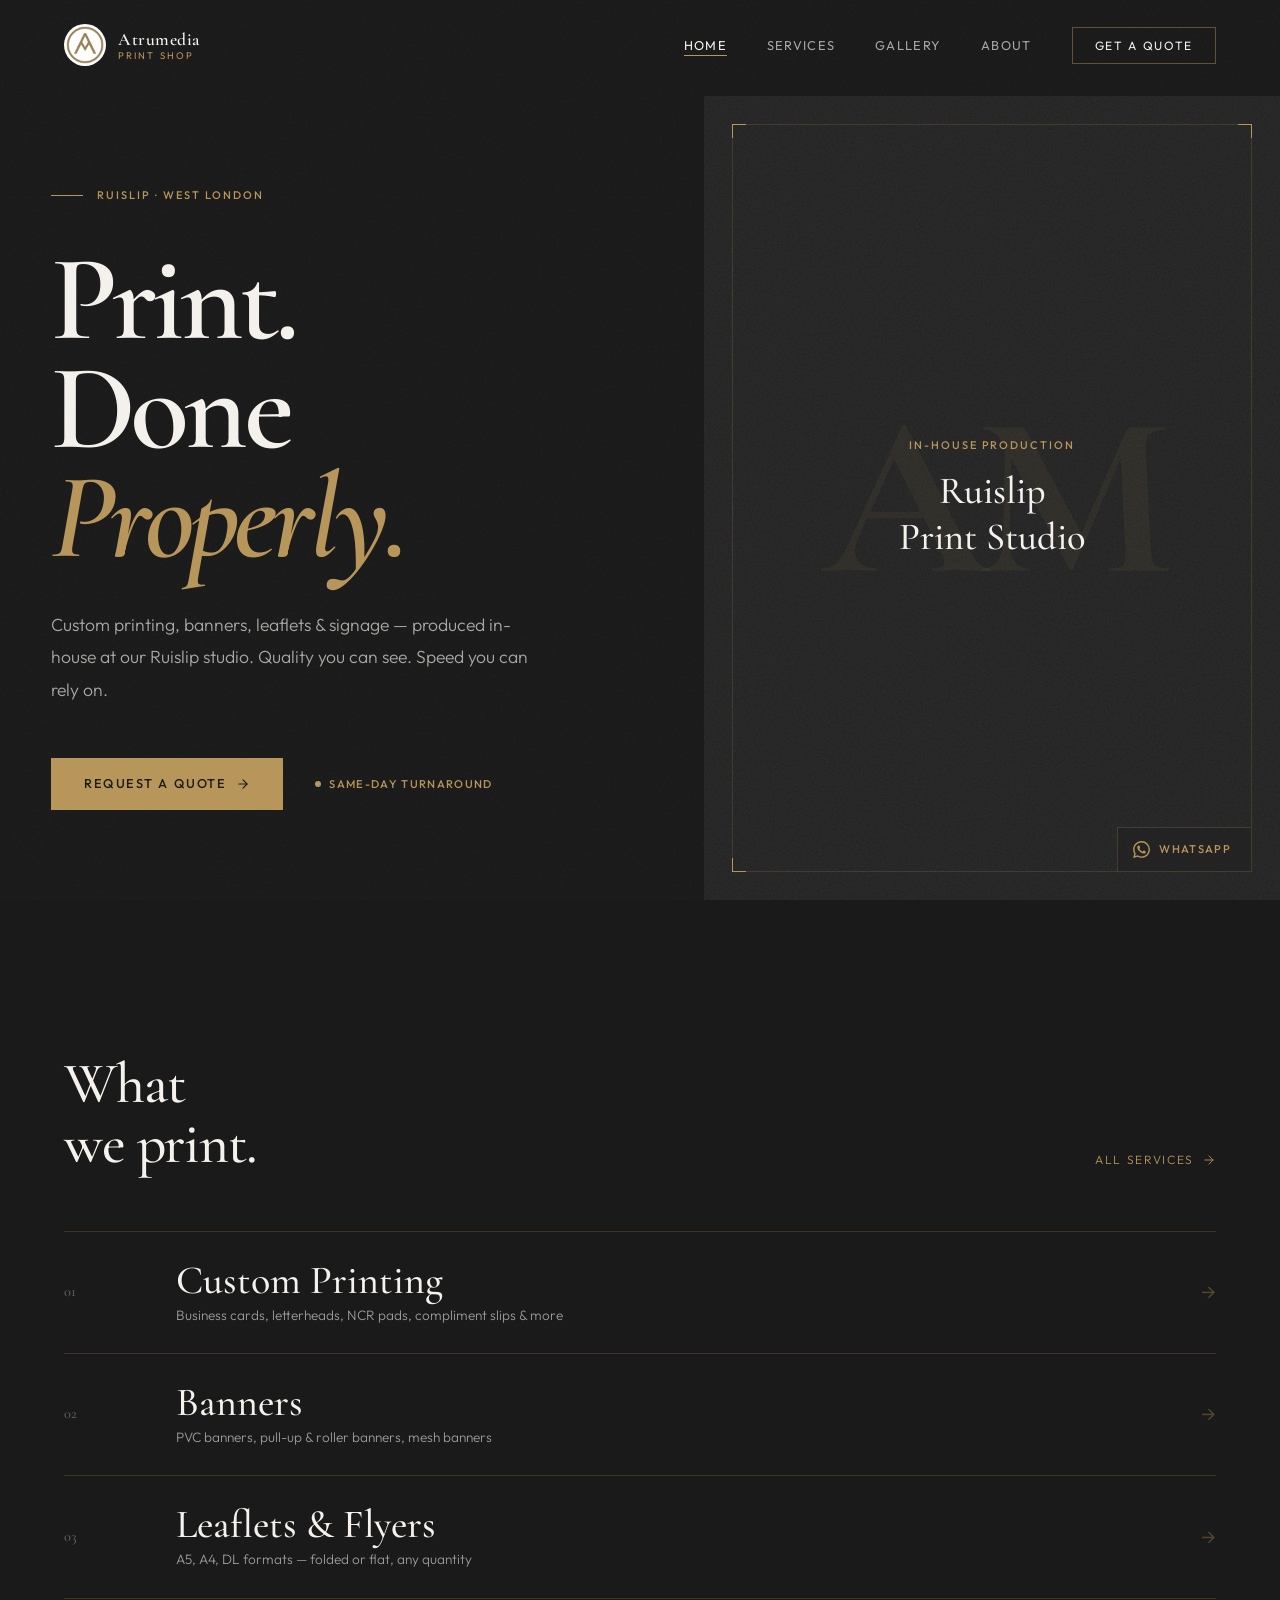
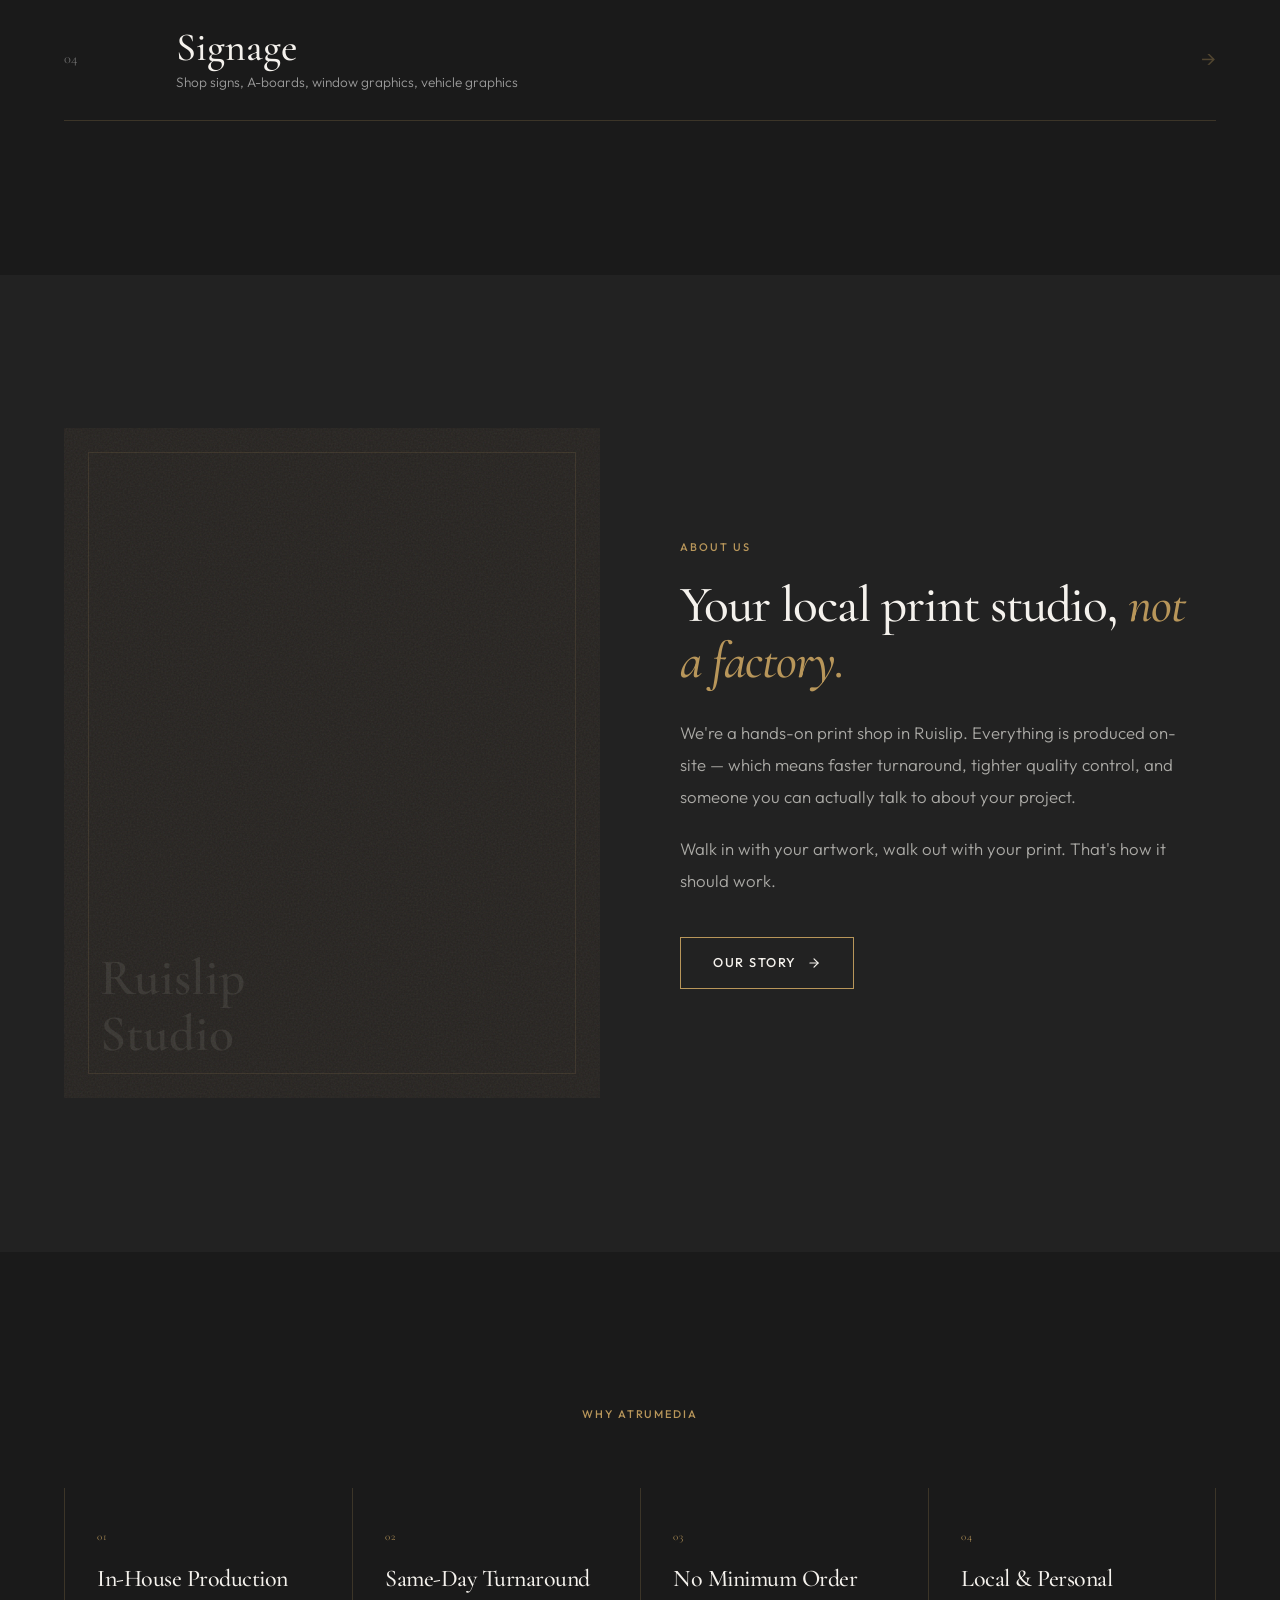
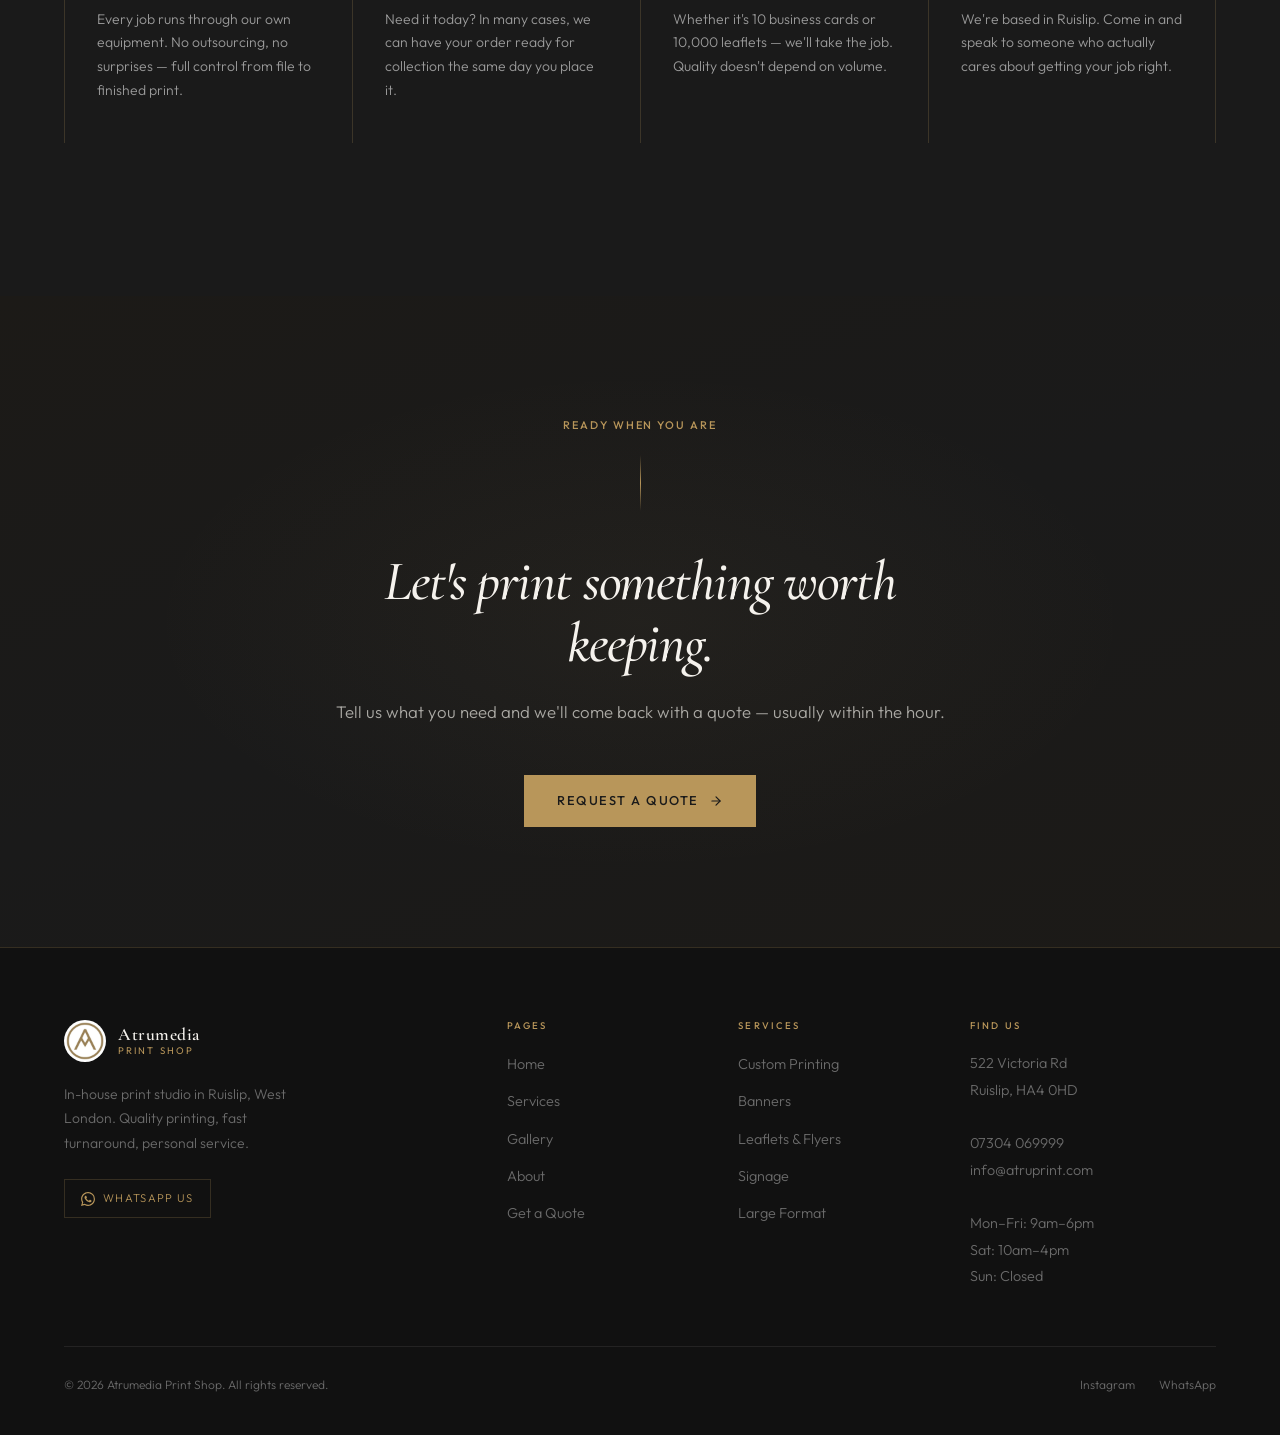
==== index.html @ 073792e5 "Initial build: Atrumedia Print Shop website Complete 5-page static site for Atrumedia Print Shop, Ru" ====
<!DOCTYPE html>
<html lang="en">
<head>
  <meta charset="UTF-8" />
  <meta name="viewport" content="width=device-width, initial-scale=1.0" />
  <title>Atrumedia Print Shop — Print. Done Properly. | Ruislip, West London</title>
  <meta name="description" content="Professional print shop in Ruislip, West London. Custom printing, banners, leaflets & signage — all produced in-house. Same-day turnaround available. Call 07304 069999." />
  <meta name="robots" content="index, follow" />
  <link rel="canonical" href="https://atruprint.com/" />

  <!-- Open Graph -->
  <meta property="og:type" content="website" />
  <meta property="og:url" content="https://atruprint.com/" />
  <meta property="og:title" content="Atrumedia Print Shop — Print. Done Properly." />
  <meta property="og:description" content="Custom printing, banners, leaflets & signage. In-house production, same-day turnaround. Based in Ruislip, West London." />
  <meta property="og:image" content="https://atruprint.com/assets/logo.jpg" />
  <meta name="twitter:card" content="summary_large_image" />

  <!-- Fonts -->
  <link rel="preconnect" href="https://fonts.googleapis.com" />
  <link rel="preconnect" href="https://fonts.gstatic.com" crossorigin />
  <link href="https://fonts.googleapis.com/css2?family=Cormorant+Garamond:ital,wght@0,300;0,400;0,500;0,600;0,700;1,300;1,400;1,500;1,600&family=Outfit:wght@300;400;500;600&display=swap" rel="stylesheet" />

  <link rel="stylesheet" href="css/styles.css" />

  <!-- Schema.org LocalBusiness -->
  <script type="application/ld+json">
  {
    "@context": "https://schema.org",
    "@type": "LocalBusiness",
    "name": "Atrumedia Print Shop",
    "image": "https://atruprint.com/assets/logo.jpg",
    "@id": "https://atruprint.com",
    "url": "https://atruprint.com",
    "telephone": "+447304069999",
    "email": "info@atruprint.com",
    "address": {
      "@type": "PostalAddress",
      "streetAddress": "522 Victoria Rd",
      "addressLocality": "Ruislip",
      "postalCode": "HA4 0HD",
      "addressRegion": "London",
      "addressCountry": "GB"
    },
    "geo": {
      "@type": "GeoCoordinates",
      "latitude": 51.5637,
      "longitude": -0.4144
    },
    "openingHoursSpecification": [
      {
        "@type": "OpeningHoursSpecification",
        "dayOfWeek": ["Monday","Tuesday","Wednesday","Thursday","Friday"],
        "opens": "09:00",
        "closes": "18:00"
      },
      {
        "@type": "OpeningHoursSpecification",
        "dayOfWeek": "Saturday",
        "opens": "10:00",
        "closes": "16:00"
      }
    ],
    "description": "Professional print shop in Ruislip, West London. Custom printing, banners, leaflets and signage produced in-house. Same-day turnaround available.",
    "priceRange": "££",
    "sameAs": [
      "https://instagram.com/atrumediaprintshop"
    ]
  }
  </script>
</head>
<body>

  <!-- Navigation -->
  <header class="site-nav" id="siteNav" role="banner">
    <div class="container">
      <div class="nav-inner">
        <a href="index.html" class="nav-logo" aria-label="Atrumedia Print Shop — Home">
          <img src="assets/logo.jpg" alt="Atrumedia AM monogram" width="42" height="42" />
          <div class="nav-logo-text">
            <span class="nav-logo-name">Atrumedia</span>
            <span class="nav-logo-sub">Print Shop</span>
          </div>
        </a>
        <nav aria-label="Main navigation">
          <ul class="nav-links">
            <li><a href="index.html">Home</a></li>
            <li><a href="services.html">Services</a></li>
            <li><a href="gallery.html">Gallery</a></li>
            <li><a href="about.html">About</a></li>
            <li><a href="contact.html" class="nav-cta">Get a Quote</a></li>
          </ul>
        </nav>
        <button class="nav-hamburger" id="navHamburger" aria-label="Open navigation menu" aria-expanded="false" aria-controls="mobileMenu">
          <span></span><span></span><span></span>
        </button>
      </div>
    </div>
  </header>

  <!-- Mobile Menu -->
  <div class="mobile-menu" id="mobileMenu" role="dialog" aria-modal="true" aria-label="Navigation menu">
    <nav>
      <ul class="mobile-menu-links">
        <li><a href="index.html">Home</a></li>
        <li><a href="services.html">Services</a></li>
        <li><a href="gallery.html">Gallery</a></li>
        <li><a href="about.html">About</a></li>
        <li><a href="contact.html">Get a Quote</a></li>
      </ul>
    </nav>
    <div class="mobile-menu-contact">
      <p>Call or WhatsApp</p>
      <a href="tel:07304069999">07304 069999</a>
    </div>
  </div>

  <main id="main-content">

    <!-- ====== HERO ====== -->
    <section class="hero" aria-labelledby="heroHeading">
      <div class="hero-inner">
        <div class="hero-content">
          <div class="hero-eyebrow">
            <span class="label">Ruislip · West London</span>
          </div>
          <h1 class="hero-headline" id="heroHeading">
            Print.<br />Done<br /><em>Properly.</em>
          </h1>
          <p class="hero-body">
            Custom printing, banners, leaflets &amp; signage — produced in-house at our Ruislip studio. Quality you can see. Speed you can rely on.
          </p>
          <div class="hero-cta-group">
            <a href="contact.html" class="btn btn-gold">
              Request a Quote
              <svg xmlns="http://www.w3.org/2000/svg" viewBox="0 0 24 24" fill="none" stroke="currentColor" stroke-width="2" stroke-linecap="round" stroke-linejoin="round" aria-hidden="true"><line x1="5" y1="12" x2="19" y2="12"/><polyline points="12 5 19 12 12 19"/></svg>
            </a>
            <span class="hero-badge" aria-label="Same-day turnaround available">Same-Day Turnaround</span>
          </div>
        </div>
        <div class="hero-plate" aria-hidden="true">
          <div class="hero-plate-border"></div>
          <div class="hero-plate-corner hero-plate-corner--tl"></div>
          <div class="hero-plate-corner hero-plate-corner--tr"></div>
          <div class="hero-plate-corner hero-plate-corner--bl"></div>
          <div class="hero-plate-corner hero-plate-corner--br"></div>
          <div class="hero-plate-monogram"><span>AM</span></div>
          <div class="hero-plate-tag">
            <span class="label">In-House Production</span>
            <strong>Ruislip<br />Print Studio</strong>
          </div>
        </div>
      </div>
    </section>

    <!-- ====== SERVICES STRIP ====== -->
    <section class="services-strip" aria-labelledby="servicesHeading">
      <div class="container">
        <div class="services-strip-header">
          <h2 id="servicesHeading" class="reveal">What<br />we print.</h2>
          <a href="services.html" class="services-strip-link reveal reveal-delay-1" aria-label="View all services">
            All services
            <svg xmlns="http://www.w3.org/2000/svg" viewBox="0 0 24 24" fill="none" stroke="currentColor" stroke-width="1.5" stroke-linecap="round" stroke-linejoin="round" aria-hidden="true"><line x1="5" y1="12" x2="19" y2="12"/><polyline points="12 5 19 12 12 19"/></svg>
          </a>
        </div>
        <div class="service-items" role="list">
          <a href="services.html#printing" class="service-item reveal" role="listitem">
            <span class="service-item-num">01</span>
            <div class="service-item-content">
              <span class="service-item-name">Custom Printing</span>
              <span class="service-item-desc">Business cards, letterheads, NCR pads, compliment slips &amp; more</span>
            </div>
            <span class="service-item-arrow" aria-hidden="true">→</span>
          </a>
          <a href="services.html#banners" class="service-item reveal reveal-delay-1" role="listitem">
            <span class="service-item-num">02</span>
            <div class="service-item-content">
              <span class="service-item-name">Banners</span>
              <span class="service-item-desc">PVC banners, pull-up &amp; roller banners, mesh banners</span>
            </div>
            <span class="service-item-arrow" aria-hidden="true">→</span>
          </a>
          <a href="services.html#leaflets" class="service-item reveal reveal-delay-2" role="listitem">
            <span class="service-item-num">03</span>
            <div class="service-item-content">
              <span class="service-item-name">Leaflets &amp; Flyers</span>
              <span class="service-item-desc">A5, A4, DL formats — folded or flat, any quantity</span>
            </div>
            <span class="service-item-arrow" aria-hidden="true">→</span>
          </a>
          <a href="services.html#signage" class="service-item reveal reveal-delay-3" role="listitem">
            <span class="service-item-num">04</span>
            <div class="service-item-content">
              <span class="service-item-name">Signage</span>
              <span class="service-item-desc">Shop signs, A-boards, window graphics, vehicle graphics</span>
            </div>
            <span class="service-item-arrow" aria-hidden="true">→</span>
          </a>
        </div>
      </div>
    </section>

    <!-- ====== ABOUT TEASER ====== -->
    <section class="about-teaser" aria-labelledby="aboutTeaserHeading">
      <div class="container">
        <div class="about-teaser-inner">
          <div class="about-teaser-plate reveal" aria-hidden="true">
            <div class="about-teaser-plate-border"></div>
          </div>
          <div class="about-teaser-content reveal reveal-delay-1">
            <span class="label">About Us</span>
            <h2 id="aboutTeaserHeading">Your local print studio, <em>not a factory.</em></h2>
            <p>
              We're a hands-on print shop in Ruislip. Everything is produced on-site — which means faster turnaround, tighter quality control, and someone you can actually talk to about your project.
            </p>
            <p>
              Walk in with your artwork, walk out with your print. That's how it should work.
            </p>
            <a href="about.html" class="btn">
              Our Story
              <svg xmlns="http://www.w3.org/2000/svg" viewBox="0 0 24 24" fill="none" stroke="currentColor" stroke-width="2" stroke-linecap="round" stroke-linejoin="round" aria-hidden="true"><line x1="5" y1="12" x2="19" y2="12"/><polyline points="12 5 19 12 12 19"/></svg>
            </a>
          </div>
        </div>
      </div>
    </section>

    <!-- ====== TRUST SECTION ====== -->
    <section class="trust-strip" aria-labelledby="trustHeading">
      <div class="container">
        <div class="trust-strip-header">
          <span class="label" id="trustHeading">Why Atrumedia</span>
        </div>
        <div class="trust-items">
          <div class="trust-item reveal">
            <div class="trust-item-num">01</div>
            <h3>In-House Production</h3>
            <p>Every job runs through our own equipment. No outsourcing, no surprises — full control from file to finished print.</p>
          </div>
          <div class="trust-item reveal reveal-delay-1">
            <div class="trust-item-num">02</div>
            <h3>Same-Day Turnaround</h3>
            <p>Need it today? In many cases, we can have your order ready for collection the same day you place it.</p>
          </div>
          <div class="trust-item reveal reveal-delay-2">
            <div class="trust-item-num">03</div>
            <h3>No Minimum Order</h3>
            <p>Whether it's 10 business cards or 10,000 leaflets — we'll take the job. Quality doesn't depend on volume.</p>
          </div>
          <div class="trust-item reveal reveal-delay-3">
            <div class="trust-item-num">04</div>
            <h3>Local &amp; Personal</h3>
            <p>We're based in Ruislip. Come in and speak to someone who actually cares about getting your job right.</p>
          </div>
        </div>
      </div>
    </section>

    <!-- ====== CTA BANNER ====== -->
    <section class="cta-banner reveal" aria-labelledby="ctaBannerHeading">
      <div class="container">
        <div class="cta-banner-inner">
          <span class="label">Ready when you are</span>
          <div class="cta-banner-rule" aria-hidden="true"></div>
          <h2 id="ctaBannerHeading"><em>Let's print something worth keeping.</em></h2>
          <p>Tell us what you need and we'll come back with a quote — usually within the hour.</p>
          <a href="contact.html" class="btn btn-gold">
            Request a Quote
            <svg xmlns="http://www.w3.org/2000/svg" viewBox="0 0 24 24" fill="none" stroke="currentColor" stroke-width="2" stroke-linecap="round" stroke-linejoin="round" aria-hidden="true"><line x1="5" y1="12" x2="19" y2="12"/><polyline points="12 5 19 12 12 19"/></svg>
          </a>
        </div>
      </div>
    </section>

  </main>

  <!-- Footer -->
  <footer class="site-footer" role="contentinfo">
    <div class="container">
      <div class="footer-inner">
        <div class="footer-brand">
          <a href="index.html" class="nav-logo" aria-label="Atrumedia Print Shop">
            <img src="assets/logo.jpg" alt="Atrumedia logo" width="40" height="40" />
            <div class="nav-logo-text">
              <span class="nav-logo-name">Atrumedia</span>
              <span class="nav-logo-sub">Print Shop</span>
            </div>
          </a>
          <p>In-house print studio in Ruislip, West London. Quality printing, fast turnaround, personal service.</p>
          <a href="https://wa.me/4407304069999" class="footer-whatsapp" target="_blank" rel="noopener noreferrer" aria-label="WhatsApp us">
            <svg xmlns="http://www.w3.org/2000/svg" width="14" height="14" viewBox="0 0 24 24" fill="currentColor" aria-hidden="true"><path d="M17.472 14.382c-.297-.149-1.758-.867-2.03-.967-.273-.099-.471-.148-.67.15-.197.297-.767.966-.94 1.164-.173.199-.347.223-.644.075-.297-.15-1.255-.463-2.39-1.475-.883-.788-1.48-1.761-1.653-2.059-.173-.297-.018-.458.13-.606.134-.133.298-.347.446-.52.149-.174.198-.298.298-.497.099-.198.05-.371-.025-.52-.075-.149-.669-1.612-.916-2.207-.242-.579-.487-.5-.669-.51-.173-.008-.371-.01-.57-.01-.198 0-.52.074-.792.372-.272.297-1.04 1.016-1.04 2.479 0 1.462 1.065 2.875 1.213 3.074.149.198 2.096 3.2 5.077 4.487.709.306 1.262.489 1.694.625.712.227 1.36.195 1.871.118.571-.085 1.758-.719 2.006-1.413.248-.694.248-1.289.173-1.413-.074-.124-.272-.198-.57-.347m-5.421 7.403h-.004a9.87 9.87 0 01-5.031-1.378l-.361-.214-3.741.982.998-3.648-.235-.374a9.86 9.86 0 01-1.51-5.26c.001-5.45 4.436-9.884 9.888-9.884 2.64 0 5.122 1.03 6.988 2.898a9.825 9.825 0 012.893 6.994c-.003 5.45-4.437 9.884-9.885 9.884m8.413-18.297A11.815 11.815 0 0012.05 0C5.495 0 .16 5.335.157 11.892c0 2.096.547 4.142 1.588 5.945L.057 24l6.305-1.654a11.882 11.882 0 005.683 1.448h.005c6.554 0 11.89-5.335 11.893-11.893a11.821 11.821 0 00-3.48-8.413z"/></svg>
            WhatsApp Us
          </a>
        </div>
        <div class="footer-col">
          <h4>Pages</h4>
          <ul>
            <li><a href="index.html">Home</a></li>
            <li><a href="services.html">Services</a></li>
            <li><a href="gallery.html">Gallery</a></li>
            <li><a href="about.html">About</a></li>
            <li><a href="contact.html">Get a Quote</a></li>
          </ul>
        </div>
        <div class="footer-col">
          <h4>Services</h4>
          <ul>
            <li><a href="services.html#printing">Custom Printing</a></li>
            <li><a href="services.html#banners">Banners</a></li>
            <li><a href="services.html#leaflets">Leaflets &amp; Flyers</a></li>
            <li><a href="services.html#signage">Signage</a></li>
            <li><a href="services.html#large-format">Large Format</a></li>
          </ul>
        </div>
        <div class="footer-col">
          <h4>Find Us</h4>
          <address>
            522 Victoria Rd<br />
            Ruislip, HA4 0HD<br />
            <br />
            <a href="tel:07304069999">07304 069999</a><br />
            <a href="mailto:info@atruprint.com">info@atruprint.com</a><br />
            <br />
            Mon–Fri: 9am–6pm<br />
            Sat: 10am–4pm<br />
            Sun: Closed
          </address>
        </div>
      </div>
      <div class="footer-bottom">
        <p class="footer-copy">&copy; 2026 Atrumedia Print Shop. All rights reserved.</p>
        <div class="footer-links">
          <a href="https://instagram.com/atrumediaprintshop" target="_blank" rel="noopener noreferrer" aria-label="@atrumediaprintshop on Instagram">Instagram</a>
          <a href="https://wa.me/4407304069999" target="_blank" rel="noopener noreferrer" aria-label="WhatsApp">WhatsApp</a>
        </div>
      </div>
    </div>
  </footer>

  <!-- Floating WhatsApp -->
  <a href="https://wa.me/4407304069999" class="float-wa" target="_blank" rel="noopener noreferrer" aria-label="Message us on WhatsApp">
    <svg xmlns="http://www.w3.org/2000/svg" viewBox="0 0 24 24" fill="currentColor" aria-hidden="true"><path d="M17.472 14.382c-.297-.149-1.758-.867-2.03-.967-.273-.099-.471-.148-.67.15-.197.297-.767.966-.94 1.164-.173.199-.347.223-.644.075-.297-.15-1.255-.463-2.39-1.475-.883-.788-1.48-1.761-1.653-2.059-.173-.297-.018-.458.13-.606.134-.133.298-.347.446-.52.149-.174.198-.298.298-.497.099-.198.05-.371-.025-.52-.075-.149-.669-1.612-.916-2.207-.242-.579-.487-.5-.669-.51-.173-.008-.371-.01-.57-.01-.198 0-.52.074-.792.372-.272.297-1.04 1.016-1.04 2.479 0 1.462 1.065 2.875 1.213 3.074.149.198 2.096 3.2 5.077 4.487.709.306 1.262.489 1.694.625.712.227 1.36.195 1.871.118.571-.085 1.758-.719 2.006-1.413.248-.694.248-1.289.173-1.413-.074-.124-.272-.198-.57-.347m-5.421 7.403h-.004a9.87 9.87 0 01-5.031-1.378l-.361-.214-3.741.982.998-3.648-.235-.374a9.86 9.86 0 01-1.51-5.26c.001-5.45 4.436-9.884 9.888-9.884 2.64 0 5.122 1.03 6.988 2.898a9.825 9.825 0 012.893 6.994c-.003 5.45-4.437 9.884-9.885 9.884m8.413-18.297A11.815 11.815 0 0012.05 0C5.495 0 .16 5.335.157 11.892c0 2.096.547 4.142 1.588 5.945L.057 24l6.305-1.654a11.882 11.882 0 005.683 1.448h.005c6.554 0 11.89-5.335 11.893-11.893a11.821 11.821 0 00-3.48-8.413z"/></svg>
    WhatsApp
  </a>

  <script src="js/main.js"></script>
</body>
</html>
---- css/styles.css ----
/* ============================================================
   ATRUMEDIA PRINT SHOP — Stylesheet
   Concept: The Letterpress Studio
   Fonts: Cormorant Garamond (display) + Outfit (body)
   ============================================================ */

/* --- Custom Properties --- */
:root {
  --gold:        #B8965A;
  --gold-light:  #D4AF6A;
  --gold-dim:    rgba(184, 150, 90, 0.35);
  --gold-faint:  rgba(184, 150, 90, 0.07);
  --black:       #1A1A1A;
  --black-mid:   #222222;
  --black-soft:  #2C2C2C;
  --warm-grey:   #3D3D3D;
  --mid-grey:    #6B6B6B;
  --light-grey:  #9A9A9A;
  --off-white:   #F5F2ED;
  --cream-dim:   rgba(245, 242, 237, 0.65);
  --cream-faint: rgba(245, 242, 237, 0.06);

  --font-display: 'Cormorant Garamond', Georgia, serif;
  --font-body:    'Outfit', system-ui, sans-serif;

  --container:     1320px;
  --gutter:        clamp(20px, 5vw, 64px);
  --section-gap:   clamp(80px, 12vw, 160px);
  --section-gap-sm: clamp(48px, 7vw, 96px);

  --border-gold:   1px solid rgba(184, 150, 90, 0.22);
  --border-cream:  1px solid rgba(245, 242, 237, 0.08);
  --transition:    all 0.4s cubic-bezier(0.25, 0.46, 0.45, 0.94);
}

/* --- Reset --- */
*, *::before, *::after {
  margin: 0; padding: 0;
  box-sizing: border-box;
}
html {
  font-size: 16px;
  scroll-behavior: smooth;
  -webkit-text-size-adjust: 100%;
}
body {
  background-color: var(--black);
  color: var(--off-white);
  font-family: var(--font-body);
  font-size: 1rem;
  line-height: 1.7;
  font-weight: 300;
  overflow-x: hidden;
  -webkit-font-smoothing: antialiased;
  -moz-osx-font-smoothing: grayscale;
}

/* Paper grain overlay */
body::after {
  content: '';
  position: fixed;
  inset: 0;
  background-image: url("data:image/svg+xml,%3Csvg viewBox='0 0 512 512' xmlns='http://www.w3.org/2000/svg'%3E%3Cfilter id='n'%3E%3CfeTurbulence type='fractalNoise' baseFrequency='0.75' numOctaves='4' stitchTiles='stitch'/%3E%3C/filter%3E%3Crect width='100%25' height='100%25' filter='url(%23n)' opacity='1'/%3E%3C/svg%3E");
  opacity: 0.026;
  pointer-events: none;
  z-index: 9998;
}

img { max-width: 100%; height: auto; display: block; }
a { color: inherit; text-decoration: none; }
ul { list-style: none; }
button { background: none; border: none; cursor: pointer; }

/* --- Typography --- */
h1, h2, h3, h4, h5 {
  font-family: var(--font-display);
  font-weight: 500;
  line-height: 1.1;
  letter-spacing: -0.02em;
}

.label {
  font-family: var(--font-body);
  font-size: 0.6875rem;
  font-weight: 500;
  letter-spacing: 0.18em;
  text-transform: uppercase;
  color: var(--gold);
  display: block;
}

/* --- Container --- */
.container {
  width: 100%;
  max-width: var(--container);
  margin: 0 auto;
  padding: 0 var(--gutter);
}

/* --- Buttons --- */
.btn {
  display: inline-flex;
  align-items: center;
  gap: 10px;
  font-family: var(--font-body);
  font-size: 0.8rem;
  font-weight: 500;
  letter-spacing: 0.12em;
  text-transform: uppercase;
  padding: 14px 32px;
  border: 1px solid var(--gold);
  color: var(--off-white);
  background: transparent;
  cursor: pointer;
  position: relative;
  overflow: hidden;
  transition: color 0.4s ease;
}
.btn::before {
  content: '';
  position: absolute;
  inset: 0;
  background: var(--gold);
  transform: scaleX(0);
  transform-origin: left;
  transition: transform 0.4s cubic-bezier(0.25, 0.46, 0.45, 0.94);
  z-index: -1;
}
.btn:hover { color: var(--black); }
.btn:hover::before { transform: scaleX(1); }
.btn:focus-visible {
  outline: 2px solid var(--gold);
  outline-offset: 3px;
}

.btn-gold {
  background: var(--gold);
  color: var(--black);
  border-color: var(--gold);
}
.btn-gold::before { background: var(--gold-light); }
.btn-gold:hover { color: var(--black); }

.btn svg {
  width: 14px; height: 14px;
  transition: transform 0.3s ease;
  flex-shrink: 0;
}
.btn:hover svg { transform: translateX(4px); }

/* --- Navigation --- */
.site-nav {
  position: fixed;
  top: 0; left: 0; right: 0;
  z-index: 1000;
  padding: 24px 0;
  transition: var(--transition);
}
.site-nav.scrolled {
  padding: 14px 0;
  background: rgba(26, 26, 26, 0.96);
  backdrop-filter: blur(16px);
  -webkit-backdrop-filter: blur(16px);
  border-bottom: var(--border-gold);
}

.nav-inner {
  display: flex;
  align-items: center;
  justify-content: space-between;
}

.nav-logo {
  display: flex;
  align-items: center;
  gap: 12px;
  text-decoration: none;
}
.nav-logo img {
  width: 42px; height: 42px;
  object-fit: contain;
  border-radius: 50%;
}
.nav-logo-text {
  display: flex;
  flex-direction: column;
  line-height: 1.2;
}
.nav-logo-name {
  font-family: var(--font-display);
  font-size: 1.1rem;
  font-weight: 600;
  letter-spacing: 0.03em;
  color: var(--off-white);
}
.nav-logo-sub {
  font-size: 0.6rem;
  font-weight: 400;
  letter-spacing: 0.22em;
  text-transform: uppercase;
  color: var(--gold);
}

.nav-links {
  display: flex;
  align-items: center;
  gap: 40px;
}
.nav-links a {
  font-size: 0.8rem;
  font-weight: 400;
  letter-spacing: 0.1em;
  text-transform: uppercase;
  color: var(--cream-dim);
  position: relative;
  transition: color 0.3s ease;
}
.nav-links a::after {
  content: '';
  position: absolute;
  bottom: -3px; left: 0;
  width: 0; height: 1px;
  background: var(--gold);
  transition: width 0.3s ease;
}
.nav-links a:hover,
.nav-links a.active { color: var(--off-white); }
.nav-links a:hover::after,
.nav-links a.active::after { width: 100%; }

.nav-cta {
  font-size: 0.75rem !important;
  letter-spacing: 0.14em !important;
  color: var(--off-white) !important;
  padding: 10px 22px;
  border: 1px solid rgba(184, 150, 90, 0.45);
  transition: var(--transition) !important;
}
.nav-cta::after { display: none !important; }
.nav-cta:hover {
  background: var(--gold) !important;
  color: var(--black) !important;
  border-color: var(--gold) !important;
}

/* Hamburger */
.nav-hamburger {
  display: none;
  flex-direction: column;
  gap: 5px;
  padding: 6px;
  z-index: 1002;
}
.nav-hamburger span {
  display: block;
  width: 24px; height: 1px;
  background: var(--off-white);
  transition: var(--transition);
  transform-origin: center;
}
.nav-hamburger.open span:nth-child(1) { transform: translateY(6px) rotate(45deg); }
.nav-hamburger.open span:nth-child(2) { opacity: 0; transform: scaleX(0); }
.nav-hamburger.open span:nth-child(3) { transform: translateY(-6px) rotate(-45deg); }

/* Mobile Menu */
.mobile-menu {
  position: fixed;
  inset: 0;
  background: var(--black);
  z-index: 1001;
  display: flex;
  flex-direction: column;
  justify-content: center;
  padding: 100px var(--gutter) 60px;
  opacity: 0;
  visibility: hidden;
  transform: translateY(-16px);
  transition: opacity 0.4s ease, transform 0.4s ease, visibility 0s linear 0.4s;
}
.mobile-menu.open {
  opacity: 1;
  visibility: visible;
  transform: translateY(0);
  transition: opacity 0.4s ease, transform 0.4s ease, visibility 0s;
}
.mobile-menu-links {
  display: flex;
  flex-direction: column;
  gap: 28px;
  margin-bottom: 56px;
}
.mobile-menu-links a {
  font-family: var(--font-display);
  font-size: clamp(2.2rem, 9vw, 3.75rem);
  font-weight: 500;
  color: var(--off-white);
  line-height: 1;
  transition: color 0.3s ease;
}
.mobile-menu-links a:hover { color: var(--gold); }
.mobile-menu-contact {
  border-top: var(--border-gold);
  padding-top: 32px;
}
.mobile-menu-contact p {
  font-size: 0.75rem;
  letter-spacing: 0.12em;
  text-transform: uppercase;
  color: var(--light-grey);
  margin-bottom: 10px;
}
.mobile-menu-contact a {
  color: var(--gold);
  font-size: 1.25rem;
  font-family: var(--font-display);
  font-weight: 500;
}

/* --- Page Hero (interior pages) --- */
.page-hero {
  padding-top: 170px;
  padding-bottom: 80px;
  position: relative;
  overflow: hidden;
}
.page-hero::before {
  content: attr(data-bg-text);
  position: absolute;
  right: -1%;
  top: 50%;
  transform: translateY(-50%);
  font-family: var(--font-display);
  font-size: clamp(10rem, 22vw, 20rem);
  font-weight: 700;
  color: rgba(245, 242, 237, 0.022);
  line-height: 1;
  pointer-events: none;
  letter-spacing: -0.04em;
  white-space: nowrap;
}
.page-hero .label { margin-bottom: 20px; }
.page-hero h1 {
  font-size: clamp(3rem, 7vw, 6rem);
  font-weight: 500;
  line-height: 1.0;
  max-width: 16ch;
}
.page-hero-sub {
  font-size: clamp(1rem, 1.5vw, 1.15rem);
  color: var(--cream-dim);
  max-width: 52ch;
  margin-top: 24px;
  font-weight: 300;
  line-height: 1.8;
}
.page-hero-rule {
  width: 50px; height: 1px;
  background: var(--gold);
  margin-top: 40px;
}

/* --- Divider --- */
.divider {
  width: 100%; height: 1px;
  background: rgba(184, 150, 90, 0.18);
}

/* --- Scroll Reveal --- */
.reveal {
  opacity: 0;
  transform: translateY(22px);
  transition: opacity 0.7s ease, transform 0.7s ease;
}
.reveal.revealed {
  opacity: 1;
  transform: translateY(0);
}
.reveal-delay-1 { transition-delay: 0.12s; }
.reveal-delay-2 { transition-delay: 0.24s; }
.reveal-delay-3 { transition-delay: 0.36s; }
.reveal-delay-4 { transition-delay: 0.48s; }

/* ============================================================
   HOME — HERO
   ============================================================ */
.hero {
  min-height: 100vh;
  position: relative;
  overflow: hidden;
  padding-top: 96px;
}
.hero-inner {
  display: grid;
  grid-template-columns: 55% 45%;
  min-height: calc(100vh - 96px);
  align-items: center;
}
.hero-content {
  padding: 60px var(--gutter) 60px clamp(20px, 4vw, 80px);
  position: relative;
  z-index: 2;
}

.hero-eyebrow {
  display: flex;
  align-items: center;
  gap: 14px;
  margin-bottom: 40px;
  animation: fadeUp 0.8s ease both;
  animation-delay: 0.2s;
}
.hero-eyebrow::before {
  content: '';
  width: 32px; height: 1px;
  background: var(--gold);
  flex-shrink: 0;
}

.hero-headline {
  font-family: var(--font-display);
  font-size: clamp(4.5rem, 9.5vw, 9rem);
  font-weight: 600;
  line-height: 0.9;
  letter-spacing: -0.04em;
  color: var(--off-white);
  margin-bottom: 36px;
  animation: fadeUp 0.8s ease both;
  animation-delay: 0.35s;
}
.hero-headline em {
  font-style: italic;
  color: var(--gold);
}

.hero-body {
  font-size: clamp(1rem, 1.4vw, 1.1rem);
  color: var(--cream-dim);
  max-width: 40ch;
  line-height: 1.85;
  margin-bottom: 52px;
  font-weight: 300;
  animation: fadeUp 0.8s ease both;
  animation-delay: 0.5s;
}

.hero-cta-group {
  display: flex;
  align-items: center;
  gap: 32px;
  flex-wrap: wrap;
  animation: fadeUp 0.8s ease both;
  animation-delay: 0.65s;
}

.hero-badge {
  display: flex;
  align-items: center;
  gap: 8px;
  font-size: 0.7rem;
  font-weight: 500;
  letter-spacing: 0.12em;
  text-transform: uppercase;
  color: var(--gold);
}
.hero-badge::before {
  content: '';
  width: 6px; height: 6px;
  background: var(--gold);
  border-radius: 50%;
  flex-shrink: 0;
  animation: pulse 2.4s ease infinite;
}
@keyframes pulse {
  0%, 100% { opacity: 1; transform: scale(1); }
  50% { opacity: 0.5; transform: scale(0.7); }
}

/* Hero Plate */
.hero-plate {
  position: relative;
  height: 100%;
  min-height: 520px;
  background: var(--black-mid);
  display: flex;
  align-items: center;
  justify-content: center;
  overflow: hidden;
  animation: fadeIn 1.2s ease both;
  animation-delay: 0.3s;
}
.hero-plate::before {
  content: '';
  position: absolute; inset: 0;
  background:
    linear-gradient(135deg, rgba(184,150,90,0.07) 0%, transparent 55%),
    url("data:image/svg+xml,%3Csvg viewBox='0 0 512 512' xmlns='http://www.w3.org/2000/svg'%3E%3Cfilter id='n'%3E%3CfeTurbulence type='fractalNoise' baseFrequency='0.65' numOctaves='3' stitchTiles='stitch'/%3E%3C/filter%3E%3Crect width='100%25' height='100%25' filter='url(%23n)'/%3E%3C/svg%3E");
  opacity: 0.06;
}
.hero-plate-border {
  position: absolute;
  inset: 28px;
  border: 1px solid rgba(184, 150, 90, 0.18);
  pointer-events: none;
}
.hero-plate-corner {
  position: absolute;
  width: 14px; height: 14px;
  border-color: var(--gold);
  border-style: solid;
}
.hero-plate-corner--tl { top: 28px; left: 28px; border-width: 1px 0 0 1px; }
.hero-plate-corner--tr { top: 28px; right: 28px; border-width: 1px 1px 0 0; }
.hero-plate-corner--bl { bottom: 28px; left: 28px; border-width: 0 0 1px 1px; }
.hero-plate-corner--br { bottom: 28px; right: 28px; border-width: 0 1px 1px 0; }

.hero-plate-monogram {
  position: absolute;
  inset: 0;
  display: flex;
  align-items: center;
  justify-content: center;
}
.hero-plate-monogram span {
  font-family: var(--font-display);
  font-size: clamp(8rem, 18vw, 16rem);
  font-weight: 700;
  color: rgba(184, 150, 90, 0.07);
  letter-spacing: -0.05em;
  line-height: 1;
  user-select: none;
}
.hero-plate-tag {
  position: relative;
  z-index: 2;
  text-align: center;
  padding: 40px;
}
.hero-plate-tag .label { margin-bottom: 14px; text-align: center; }
.hero-plate-tag strong {
  display: block;
  font-family: var(--font-display);
  font-size: clamp(1.6rem, 3vw, 2.5rem);
  font-weight: 500;
  color: var(--off-white);
  line-height: 1.2;
}

/* Keyframes */
@keyframes fadeUp {
  from { opacity: 0; transform: translateY(28px); }
  to   { opacity: 1; transform: translateY(0); }
}
@keyframes fadeIn {
  from { opacity: 0; }
  to   { opacity: 1; }
}

/* ============================================================
   HOME — SERVICES STRIP
   ============================================================ */
.services-strip {
  padding: var(--section-gap) 0;
}
.services-strip-header {
  display: flex;
  align-items: flex-end;
  justify-content: space-between;
  margin-bottom: 56px;
  flex-wrap: wrap;
  gap: 20px;
}
.services-strip-header h2 {
  font-size: clamp(2.2rem, 4.5vw, 3.75rem);
  font-weight: 500;
  max-width: 12ch;
  line-height: 1.05;
}
.services-strip-link {
  font-size: 0.75rem;
  letter-spacing: 0.14em;
  text-transform: uppercase;
  color: var(--gold);
  display: flex;
  align-items: center;
  gap: 8px;
  transition: gap 0.3s ease;
  white-space: nowrap;
  padding-bottom: 4px;
}
.services-strip-link:hover { gap: 14px; }
.services-strip-link svg { width: 14px; height: 14px; }

.service-items { display: flex; flex-direction: column; }
.service-item {
  display: grid;
  grid-template-columns: 72px 1fr 32px;
  align-items: center;
  gap: 40px;
  padding: 28px 0;
  border-top: var(--border-gold);
  transition: var(--transition);
  text-decoration: none;
  color: inherit;
}
.service-item:last-child { border-bottom: var(--border-gold); }
.service-item:hover .service-item-num { color: var(--gold); }
.service-item:hover .service-item-name { letter-spacing: 0.005em; }
.service-item:hover .service-item-arrow { transform: translateX(6px); opacity: 1; }

.service-item-num {
  font-family: var(--font-display);
  font-size: 0.9rem;
  font-weight: 400;
  color: var(--mid-grey);
  transition: color 0.3s ease;
}
.service-item-content {
  display: flex;
  flex-direction: column;
  gap: 5px;
}
.service-item-name {
  font-family: var(--font-display);
  font-size: clamp(1.6rem, 3.2vw, 2.5rem);
  font-weight: 500;
  line-height: 1;
  color: var(--off-white);
  transition: letter-spacing 0.4s ease;
}
.service-item-desc {
  font-size: 0.85rem;
  color: var(--light-grey);
  font-weight: 300;
  line-height: 1.5;
}
.service-item-arrow {
  color: var(--gold);
  opacity: 0.35;
  transition: var(--transition);
  font-size: 1.4rem;
  line-height: 1;
  text-align: right;
}

/* ============================================================
   HOME — ABOUT TEASER
   ============================================================ */
.about-teaser {
  padding: var(--section-gap) 0;
  background: var(--black-mid);
}
.about-teaser-inner {
  display: grid;
  grid-template-columns: 1fr 1fr;
  gap: 80px;
  align-items: center;
}
.about-teaser-plate {
  aspect-ratio: 4/5;
  background: #262320;
  position: relative;
  overflow: hidden;
}
.about-teaser-plate::before {
  content: '';
  position: absolute; inset: 0;
  background: url("data:image/svg+xml,%3Csvg viewBox='0 0 512 512' xmlns='http://www.w3.org/2000/svg'%3E%3Cfilter id='n'%3E%3CfeTurbulence type='fractalNoise' baseFrequency='0.6' numOctaves='3' stitchTiles='stitch'/%3E%3C/filter%3E%3Crect width='100%25' height='100%25' filter='url(%23n)'/%3E%3C/svg%3E");
  opacity: 0.08;
}
.about-teaser-plate::after {
  content: 'Ruislip\AStudio';
  content: 'Ruislip\a Studio';
  white-space: pre;
  position: absolute;
  bottom: 36px; left: 36px;
  font-family: var(--font-display);
  font-size: clamp(2rem, 4vw, 3.5rem);
  font-weight: 600;
  color: rgba(245,242,237,0.09);
  line-height: 1.1;
}
.about-teaser-plate-border {
  position: absolute;
  inset: 24px;
  border: 1px solid rgba(184, 150, 90, 0.14);
}

.about-teaser-content { padding-right: 20px; }
.about-teaser-content .label { margin-bottom: 20px; }
.about-teaser-content h2 {
  font-size: clamp(2rem, 4vw, 3.25rem);
  margin-bottom: 28px;
  line-height: 1.1;
}
.about-teaser-content h2 em { font-style: italic; color: var(--gold); }
.about-teaser-content p {
  color: var(--cream-dim);
  font-size: 1.05rem;
  line-height: 1.9;
  margin-bottom: 20px;
  font-weight: 300;
}
.about-teaser-content p:last-of-type { margin-bottom: 40px; }

/* ============================================================
   HOME — TRUST SECTION
   ============================================================ */
.trust-strip { padding: var(--section-gap) 0; }
.trust-strip-header {
  text-align: center;
  margin-bottom: 64px;
}
.trust-strip-header h2 {
  font-size: clamp(0.65rem, 1vw, 0.75rem);
}
.trust-items {
  display: grid;
  grid-template-columns: repeat(4, 1fr);
}
.trust-item {
  padding: 40px 32px;
  border-left: var(--border-gold);
}
.trust-item:last-child { border-right: var(--border-gold); }
.trust-item-num {
  font-family: var(--font-display);
  font-size: 0.6875rem;
  letter-spacing: 0.1em;
  color: var(--gold);
  margin-bottom: 18px;
}
.trust-item h3 {
  font-size: clamp(1.25rem, 2vw, 1.5rem);
  font-weight: 500;
  margin-bottom: 14px;
  line-height: 1.2;
}
.trust-item p {
  font-size: 0.875rem;
  color: var(--light-grey);
  line-height: 1.7;
  font-weight: 300;
}

/* ============================================================
   HOME — CTA BANNER
   ============================================================ */
.cta-banner {
  padding: 120px 0;
  background: linear-gradient(160deg, #1C1A17 0%, #1A1A1A 50%, #1C1A17 100%);
  position: relative;
  overflow: hidden;
  text-align: center;
}
.cta-banner::before {
  content: '';
  position: absolute; inset: 0;
  background: radial-gradient(ellipse 55% 55% at 50% 50%, rgba(184,150,90,0.055) 0%, transparent 70%);
  pointer-events: none;
}
.cta-banner-inner {
  position: relative;
  z-index: 1;
  max-width: 660px;
  margin: 0 auto;
}
.cta-banner .label { margin: 0 auto 20px; }
.cta-banner-rule {
  width: 1px; height: 56px;
  background: linear-gradient(to bottom, transparent, var(--gold), transparent);
  margin: 0 auto 40px;
}
.cta-banner h2 {
  font-size: clamp(2rem, 4.5vw, 3.5rem);
  font-style: italic;
  margin-bottom: 24px;
}
.cta-banner p {
  color: var(--cream-dim);
  font-size: 1.05rem;
  margin-bottom: 48px;
  font-weight: 300;
}

/* ============================================================
   SERVICES PAGE
   ============================================================ */
.services-list { padding: var(--section-gap) 0; }
.service-block {
  display: grid;
  grid-template-columns: 1fr 1fr;
  gap: 72px;
  align-items: center;
  padding: 72px 0;
  border-bottom: var(--border-gold);
}
.service-block:first-child { border-top: var(--border-gold); }
.service-block.reverse { direction: rtl; }
.service-block.reverse > * { direction: ltr; }

.service-block-image {
  aspect-ratio: 16/10;
  position: relative;
  overflow: hidden;
  display: flex;
  align-items: flex-end;
}
.service-block-image-fill {
  position: absolute; inset: 0;
}
.service-block:nth-child(1) .service-block-image-fill { background: #1E1C19; }
.service-block:nth-child(2) .service-block-image-fill { background: #19191E; }
.service-block:nth-child(3) .service-block-image-fill { background: #1C191E; }
.service-block:nth-child(4) .service-block-image-fill { background: #1E1919; }
.service-block:nth-child(5) .service-block-image-fill { background: #191E1C; }
.service-block:nth-child(6) .service-block-image-fill { background: #1C1E19; }
.service-block:nth-child(7) .service-block-image-fill { background: #1A1C1C; }

.service-block-image-label {
  position: absolute; inset: 0;
  display: flex;
  flex-direction: column;
  justify-content: flex-end;
  padding: 28px;
  background: linear-gradient(to top, rgba(26,26,26,0.75) 0%, transparent 55%);
  z-index: 1;
}
.service-block-image-label .label { margin-bottom: 6px; }
.service-block-image-label h3 {
  font-size: clamp(1.5rem, 2.5vw, 2rem);
  font-weight: 500;
  color: var(--off-white);
}
.service-block-image-border {
  position: absolute;
  inset: 18px;
  border: 1px solid rgba(184, 150, 90, 0.16);
  pointer-events: none;
  z-index: 2;
}

.service-block-content .label { margin-bottom: 16px; }
.service-block-content h2 {
  font-size: clamp(2rem, 3.5vw, 3rem);
  font-weight: 500;
  margin-bottom: 20px;
  line-height: 1.1;
}
.service-block-content p {
  color: var(--cream-dim);
  font-size: 0.9875rem;
  line-height: 1.85;
  margin-bottom: 12px;
  font-weight: 300;
}
.service-block-items {
  margin: 20px 0 32px;
  display: flex;
  flex-direction: column;
  gap: 8px;
}
.service-block-items li {
  font-size: 0.875rem;
  color: var(--light-grey);
  padding-left: 18px;
  position: relative;
  font-weight: 300;
}
.service-block-items li::before {
  content: '—';
  position: absolute; left: 0;
  color: var(--gold);
  font-size: 0.75rem;
}

.turnaround-badge {
  display: inline-flex;
  align-items: center;
  gap: 8px;
  font-size: 0.65rem;
  letter-spacing: 0.16em;
  text-transform: uppercase;
  color: var(--gold);
  border: 1px solid rgba(184, 150, 90, 0.28);
  padding: 6px 14px;
  margin-bottom: 24px;
}
.turnaround-badge::before {
  content: '';
  width: 5px; height: 5px;
  background: var(--gold);
  border-radius: 50%;
  animation: pulse 2.4s ease infinite;
}

/* ============================================================
   GALLERY PAGE
   ============================================================ */
.gallery-section { padding: var(--section-gap) 0; }
.gallery-intro {
  max-width: 54ch;
  margin-bottom: 64px;
}
.gallery-intro p {
  color: var(--cream-dim);
  font-size: 1.05rem;
  font-weight: 300;
  line-height: 1.85;
}

.gallery-grid {
  display: grid;
  grid-template-columns: repeat(12, 1fr);
  grid-auto-rows: 150px;
  gap: 14px;
}

.gallery-card {
  position: relative;
  overflow: hidden;
  cursor: pointer;
}
.gallery-card::after {
  content: '';
  position: absolute;
  inset: 1px;
  border: 1px solid rgba(184, 150, 90, 0.14);
  z-index: 2;
  transition: border-color 0.45s ease;
  pointer-events: none;
}
.gallery-card:hover::after { border-color: rgba(184, 150, 90, 0.55); }

.gallery-card-bg {
  position: absolute; inset: 0;
  transition: transform 0.65s ease;
}
.gallery-card:hover .gallery-card-bg { transform: scale(1.04); }

.gallery-card:nth-child(1)  .gallery-card-bg { background: #201E1B; }
.gallery-card:nth-child(2)  .gallery-card-bg { background: #1B1B20; }
.gallery-card:nth-child(3)  .gallery-card-bg { background: #1C1A20; }
.gallery-card:nth-child(4)  .gallery-card-bg { background: #201A1A; }
.gallery-card:nth-child(5)  .gallery-card-bg { background: #1A201C; }
.gallery-card:nth-child(6)  .gallery-card-bg { background: #1C201A; }
.gallery-card:nth-child(7)  .gallery-card-bg { background: #201C20; }
.gallery-card:nth-child(8)  .gallery-card-bg { background: #1A1A1A; }
.gallery-card:nth-child(9)  .gallery-card-bg { background: #1E1C1C; }

.gallery-card-overlay {
  position: absolute; inset: 0;
  background: linear-gradient(to top, rgba(20,18,15,0.92) 0%, transparent 55%);
  z-index: 1;
  opacity: 0;
  transition: opacity 0.45s ease;
  display: flex;
  align-items: flex-end;
  padding: 20px 22px;
}
.gallery-card:hover .gallery-card-overlay { opacity: 1; }
.gallery-card-info {
  display: flex;
  flex-direction: column;
  gap: 3px;
}
.gallery-card-cat {
  font-size: 0.6rem;
  letter-spacing: 0.18em;
  text-transform: uppercase;
  color: var(--gold);
  font-weight: 500;
}
.gallery-card-title {
  font-family: var(--font-display);
  font-size: clamp(0.9rem, 1.5vw, 1.25rem);
  font-weight: 500;
  color: var(--off-white);
  line-height: 1.2;
}

.gallery-card-placeholder {
  position: absolute; inset: 0;
  display: flex;
  align-items: center;
  justify-content: center;
  z-index: 1;
  padding: 20px;
}
.gallery-card-placeholder span {
  font-family: var(--font-display);
  font-size: clamp(0.9rem, 2vw, 1.5rem);
  font-weight: 600;
  color: rgba(245,242,237,0.1);
  text-align: center;
  line-height: 1.2;
}

/* Grid placements */
.gallery-card:nth-child(1) { grid-column: 1 / 6;  grid-row: 1 / 3; }
.gallery-card:nth-child(2) { grid-column: 6 / 9;  grid-row: 1 / 2; }
.gallery-card:nth-child(3) { grid-column: 9 / 13; grid-row: 1 / 3; }
.gallery-card:nth-child(4) { grid-column: 6 / 9;  grid-row: 2 / 4; }
.gallery-card:nth-child(5) { grid-column: 1 / 4;  grid-row: 3 / 5; }
.gallery-card:nth-child(6) { grid-column: 4 / 7;  grid-row: 3 / 4; }
.gallery-card:nth-child(7) { grid-column: 9 / 13; grid-row: 3 / 5; }
.gallery-card:nth-child(8) { grid-column: 4 / 9;  grid-row: 4 / 6; }
.gallery-card:nth-child(9) { grid-column: 1 / 4;  grid-row: 5 / 6; }

/* ============================================================
   ABOUT PAGE
   ============================================================ */
.about-content { padding: var(--section-gap) 0; }
.about-grid {
  display: grid;
  grid-template-columns: 5fr 4fr;
  gap: clamp(40px, 8vw, 112px);
  align-items: start;
}

.about-text .label { margin-bottom: 20px; }
.about-text h2 {
  font-size: clamp(2rem, 4vw, 3.25rem);
  margin-bottom: 40px;
  max-width: 16ch;
  line-height: 1.1;
}
.about-text p {
  color: var(--cream-dim);
  font-size: 1.05rem;
  line-height: 1.9;
  margin-bottom: 24px;
  font-weight: 300;
}
.about-text p strong {
  font-weight: 500;
  color: var(--off-white);
}
.about-pullquote {
  border-left: 2px solid var(--gold);
  padding: 12px 0 12px 24px;
  margin: 40px 0;
}
.about-pullquote p {
  font-family: var(--font-display);
  font-size: clamp(1.25rem, 2.5vw, 1.75rem);
  font-weight: 500;
  font-style: italic;
  color: var(--off-white) !important;
  margin: 0 !important;
  line-height: 1.45;
}

.about-sidebar { position: sticky; top: 120px; }
.about-photo {
  aspect-ratio: 4/5;
  background: #252220;
  position: relative;
  margin-bottom: 36px;
  overflow: hidden;
}
.about-photo::before {
  content: '';
  position: absolute; inset: 0;
  background: url("data:image/svg+xml,%3Csvg viewBox='0 0 512 512' xmlns='http://www.w3.org/2000/svg'%3E%3Cfilter id='n'%3E%3CfeTurbulence type='fractalNoise' baseFrequency='0.6' numOctaves='3' stitchTiles='stitch'/%3E%3C/filter%3E%3Crect width='100%25' height='100%25' filter='url(%23n)'/%3E%3C/svg%3E");
  opacity: 0.07;
}
.about-photo-label {
  position: absolute;
  inset: 0;
  display: flex;
  flex-direction: column;
  align-items: center;
  justify-content: center;
  gap: 10px;
}
.about-photo-label .label { text-align: center; }
.about-photo-label span {
  font-family: var(--font-display);
  font-size: clamp(1.5rem, 3vw, 2.5rem);
  font-weight: 600;
  color: rgba(245,242,237,0.1);
  text-align: center;
  line-height: 1.1;
}
.about-photo-border {
  position: absolute;
  inset: 20px;
  border: 1px solid rgba(184, 150, 90, 0.14);
  pointer-events: none;
}

.about-hours {
  border: var(--border-gold);
  padding: 32px;
}
.about-hours h3 {
  font-family: var(--font-body);
  font-size: 0.65rem;
  font-weight: 500;
  letter-spacing: 0.2em;
  text-transform: uppercase;
  color: var(--gold);
  margin-bottom: 24px;
}
.hours-list {
  display: flex;
  flex-direction: column;
  gap: 0;
}
.hours-row {
  display: flex;
  justify-content: space-between;
  align-items: center;
  font-size: 0.925rem;
  padding: 13px 0;
  border-bottom: var(--border-cream);
}
.hours-row:last-child { border-bottom: none; }
.hours-row .day { color: var(--light-grey); font-weight: 300; }
.hours-row .time { color: var(--off-white); font-weight: 400; }
.hours-row.closed .time { color: var(--mid-grey); font-style: italic; font-weight: 300; }

/* ============================================================
   CONTACT PAGE
   ============================================================ */
.contact-section { padding: var(--section-gap) 0; }
.contact-grid {
  display: grid;
  grid-template-columns: 1fr 1fr;
  gap: 80px;
  align-items: start;
}

.contact-form-wrap > .label { margin-bottom: 10px; }
.contact-form-wrap h2 { margin-bottom: 10px; }
.contact-form-wrap > p {
  color: var(--cream-dim);
  font-size: 0.9375rem;
  margin-bottom: 48px;
  font-weight: 300;
  line-height: 1.8;
}

.form-group { margin-bottom: 32px; }
.form-row {
  display: grid;
  grid-template-columns: 1fr 1fr;
  gap: 24px;
}

label {
  display: block;
  font-size: 0.625rem;
  font-weight: 500;
  letter-spacing: 0.18em;
  text-transform: uppercase;
  color: var(--light-grey);
  margin-bottom: 12px;
}

input, select, textarea {
  width: 100%;
  background: transparent;
  border: none;
  border-bottom: 1px solid rgba(245, 242, 237, 0.12);
  padding: 12px 0;
  font-family: var(--font-body);
  font-size: 0.9875rem;
  font-weight: 300;
  color: var(--off-white);
  outline: none;
  transition: border-color 0.3s ease;
  -webkit-appearance: none;
  appearance: none;
  border-radius: 0;
}
input:focus, select:focus, textarea:focus {
  border-bottom-color: var(--gold);
}
input::placeholder, textarea::placeholder {
  color: rgba(245, 242, 237, 0.18);
}
select {
  cursor: pointer;
  background-image: url("data:image/svg+xml,%3Csvg xmlns='http://www.w3.org/2000/svg' width='11' height='7' viewBox='0 0 11 7'%3E%3Cpath d='M1 1l4.5 4.5L10 1' stroke='%23B8965A' stroke-width='1' fill='none' stroke-linecap='round'/%3E%3C/svg%3E");
  background-repeat: no-repeat;
  background-position: right 0 center;
}
select option {
  background: var(--black);
  color: var(--off-white);
}
textarea { resize: vertical; min-height: 110px; line-height: 1.7; }

.form-submit { margin-top: 40px; }

/* Contact Info Panel */
.contact-info { padding-top: 0; }
.contact-info-header .label { margin-bottom: 12px; }
.contact-info-header h2 {
  font-size: clamp(1.75rem, 3.5vw, 2.75rem);
  margin-bottom: 40px;
}

.contact-details {
  display: flex;
  flex-direction: column;
  gap: 0;
  margin-bottom: 40px;
}
.contact-detail {
  display: flex;
  flex-direction: column;
  gap: 4px;
  padding: 18px 0;
  border-bottom: var(--border-cream);
}
.contact-detail:first-child { padding-top: 0; }
.contact-detail:last-child { border-bottom: none; }
.contact-detail-label {
  font-size: 0.6rem;
  letter-spacing: 0.2em;
  text-transform: uppercase;
  color: var(--gold);
  font-weight: 500;
}
.contact-detail-value {
  font-size: 1.0375rem;
  color: var(--off-white);
  font-weight: 300;
  line-height: 1.6;
}
.contact-detail-value a { transition: color 0.3s ease; }
.contact-detail-value a:hover { color: var(--gold); }

.contact-hours-block {
  border: var(--border-gold);
  padding: 26px;
  margin-bottom: 36px;
}
.contact-hours-block h4 {
  font-family: var(--font-body);
  font-size: 0.6rem;
  font-weight: 500;
  letter-spacing: 0.2em;
  text-transform: uppercase;
  color: var(--gold);
  margin-bottom: 18px;
}

.contact-social { display: flex; gap: 12px; flex-wrap: wrap; }
.social-link {
  display: inline-flex;
  align-items: center;
  gap: 8px;
  font-size: 0.7rem;
  letter-spacing: 0.12em;
  text-transform: uppercase;
  color: var(--light-grey);
  border: var(--border-gold);
  padding: 9px 16px;
  transition: var(--transition);
}
.social-link:hover {
  color: var(--off-white);
  border-color: rgba(184, 150, 90, 0.55);
  background: rgba(184, 150, 90, 0.04);
}

/* Map */
.map-section { padding-bottom: var(--section-gap); }
.map-label { margin-bottom: 20px; }
.map-wrap {
  border: var(--border-gold);
  overflow: hidden;
  line-height: 0;
}
.map-wrap iframe {
  width: 100%;
  height: 380px;
  border: none;
  filter: grayscale(100%) brightness(0.85) contrast(1.05);
  display: block;
}

/* ============================================================
   FOOTER
   ============================================================ */
.site-footer {
  background: #111111;
  border-top: var(--border-gold);
  padding: 72px 0 40px;
}
.footer-inner {
  display: grid;
  grid-template-columns: 2.2fr 1fr 1fr 1.4fr;
  gap: 56px;
  margin-bottom: 56px;
}
.footer-brand .nav-logo { margin-bottom: 20px; }
.footer-brand p {
  font-size: 0.875rem;
  color: var(--mid-grey);
  line-height: 1.75;
  max-width: 26ch;
  font-weight: 300;
  margin-bottom: 24px;
}
.footer-whatsapp {
  display: inline-flex;
  align-items: center;
  gap: 8px;
  font-size: 0.7rem;
  letter-spacing: 0.12em;
  text-transform: uppercase;
  color: var(--gold);
  border: var(--border-gold);
  padding: 9px 16px;
  transition: var(--transition);
}
.footer-whatsapp:hover {
  background: rgba(184, 150, 90, 0.07);
  border-color: rgba(184, 150, 90, 0.45);
}
.footer-col h4 {
  font-family: var(--font-body);
  font-size: 0.6rem;
  font-weight: 500;
  letter-spacing: 0.22em;
  text-transform: uppercase;
  color: var(--gold);
  margin-bottom: 20px;
}
.footer-col ul {
  display: flex;
  flex-direction: column;
  gap: 10px;
}
.footer-col ul li a {
  font-size: 0.9rem;
  color: var(--mid-grey);
  transition: color 0.3s ease;
  font-weight: 300;
}
.footer-col ul li a:hover { color: var(--off-white); }
.footer-col address {
  font-style: normal;
  font-size: 0.9rem;
  color: var(--mid-grey);
  line-height: 1.85;
  font-weight: 300;
}
.footer-col address a {
  color: var(--mid-grey);
  transition: color 0.3s ease;
}
.footer-col address a:hover { color: var(--gold); }

.footer-bottom {
  border-top: var(--border-cream);
  padding-top: 28px;
  display: flex;
  justify-content: space-between;
  align-items: center;
  flex-wrap: wrap;
  gap: 14px;
}
.footer-copy {
  font-size: 0.75rem;
  color: var(--mid-grey);
  font-weight: 300;
}
.footer-links { display: flex; gap: 24px; }
.footer-links a {
  font-size: 0.75rem;
  color: var(--mid-grey);
  transition: color 0.3s ease;
}
.footer-links a:hover { color: var(--off-white); }

/* ============================================================
   FLOATING WHATSAPP
   ============================================================ */
.float-wa {
  position: fixed;
  bottom: 28px;
  right: 28px;
  z-index: 900;
  display: flex;
  align-items: center;
  gap: 9px;
  padding: 12px 20px 12px 15px;
  background: var(--black-mid);
  border: var(--border-gold);
  color: var(--gold);
  font-family: var(--font-body);
  font-size: 0.7rem;
  letter-spacing: 0.12em;
  text-transform: uppercase;
  font-weight: 500;
  transition: var(--transition);
  text-decoration: none;
}
.float-wa:hover {
  background: var(--gold);
  color: var(--black);
  border-color: var(--gold);
}
.float-wa svg {
  width: 17px; height: 17px;
  flex-shrink: 0;
}
.float-wa:focus-visible {
  outline: 2px solid var(--gold);
  outline-offset: 3px;
}

/* ============================================================
   404 PAGE
   ============================================================ */
.not-found {
  min-height: 100vh;
  display: flex;
  align-items: center;
  justify-content: center;
  text-align: center;
  padding: 40px var(--gutter);
}
.not-found-inner {}
.not-found-num {
  font-family: var(--font-display);
  font-size: clamp(6rem, 20vw, 16rem);
  font-weight: 700;
  color: rgba(184, 150, 90, 0.12);
  line-height: 1;
  letter-spacing: -0.04em;
  margin-bottom: -20px;
}
.not-found h1 {
  font-size: clamp(1.5rem, 3vw, 2.5rem);
  margin-bottom: 20px;
}
.not-found p {
  color: var(--cream-dim);
  margin-bottom: 40px;
}

/* ============================================================
   RESPONSIVE
   ============================================================ */
@media (max-width: 1200px) {
  .footer-inner {
    grid-template-columns: 1fr 1fr;
    gap: 40px;
  }
}

@media (max-width: 1024px) {
  .hero-inner { grid-template-columns: 1fr; }
  .hero-plate { display: none; }
  .hero-content { padding: 60px var(--gutter); }
  .hero-headline { font-size: clamp(4rem, 13vw, 7rem); }

  .about-teaser-inner { grid-template-columns: 1fr; gap: 48px; }
  .about-teaser-plate { aspect-ratio: 16/9; }

  .trust-items { grid-template-columns: repeat(2, 1fr); }
  .trust-item:nth-child(3) { border-left: var(--border-gold); }
  .trust-item:last-child { border-right: none; }

  .service-block { grid-template-columns: 1fr; gap: 40px; }
  .service-block.reverse { direction: ltr; }

  .about-grid { grid-template-columns: 1fr; gap: 48px; }
  .about-sidebar { position: static; }

  .contact-grid { grid-template-columns: 1fr; gap: 60px; }

  .gallery-grid { grid-auto-rows: 130px; }
}

@media (max-width: 768px) {
  .nav-links { display: none; }
  .nav-hamburger { display: flex; }

  .trust-items { grid-template-columns: 1fr; }
  .trust-item {
    border-left: none;
    border-right: none;
    border-top: var(--border-gold);
    padding: 28px 0;
  }
  .trust-item:last-child { border-bottom: var(--border-gold); }

  .service-item {
    grid-template-columns: 48px 1fr 24px;
    gap: 16px;
  }

  .gallery-grid {
    grid-template-columns: 1fr 1fr;
    grid-auto-rows: unset;
    gap: 10px;
  }
  .gallery-card:nth-child(n) {
    grid-column: auto !important;
    grid-row: auto !important;
    aspect-ratio: 4/3;
  }
  .gallery-card:nth-child(1),
  .gallery-card:nth-child(3) {
    grid-column: span 2 !important;
    aspect-ratio: 16/9;
  }

  .form-row { grid-template-columns: 1fr; gap: 0; }

  .footer-inner { grid-template-columns: 1fr; gap: 36px; }
  .footer-bottom { flex-direction: column; align-items: flex-start; }

  .float-wa { bottom: 20px; right: 20px; }

  .page-hero::before { font-size: clamp(6rem, 30vw, 12rem); }
}

@media (max-width: 480px) {
  .hero-cta-group { flex-direction: column; align-items: flex-start; }
  .service-item { grid-template-columns: 40px 1fr; gap: 14px; }
  .service-item-arrow { display: none; }
  .page-hero::before { display: none; }
  .cta-banner { padding: 80px 0; }
  .map-wrap iframe { height: 260px; }
}
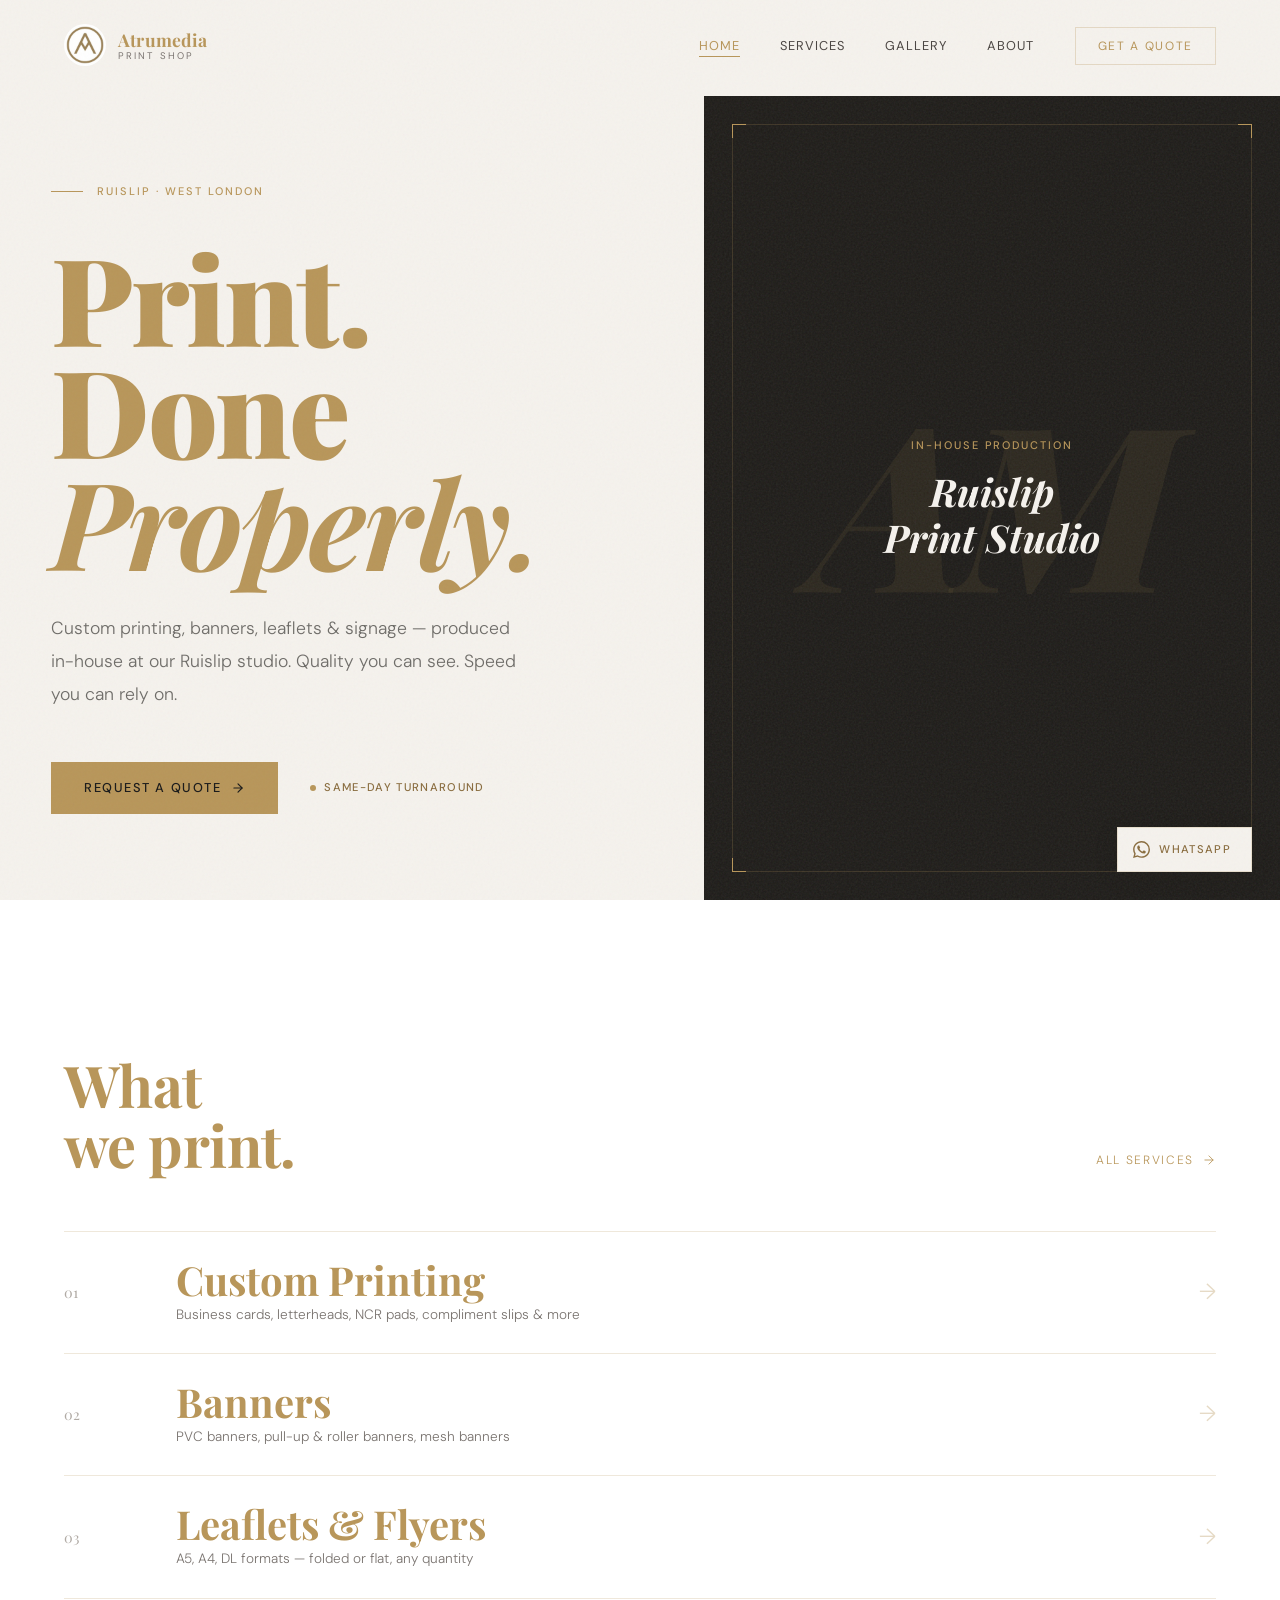
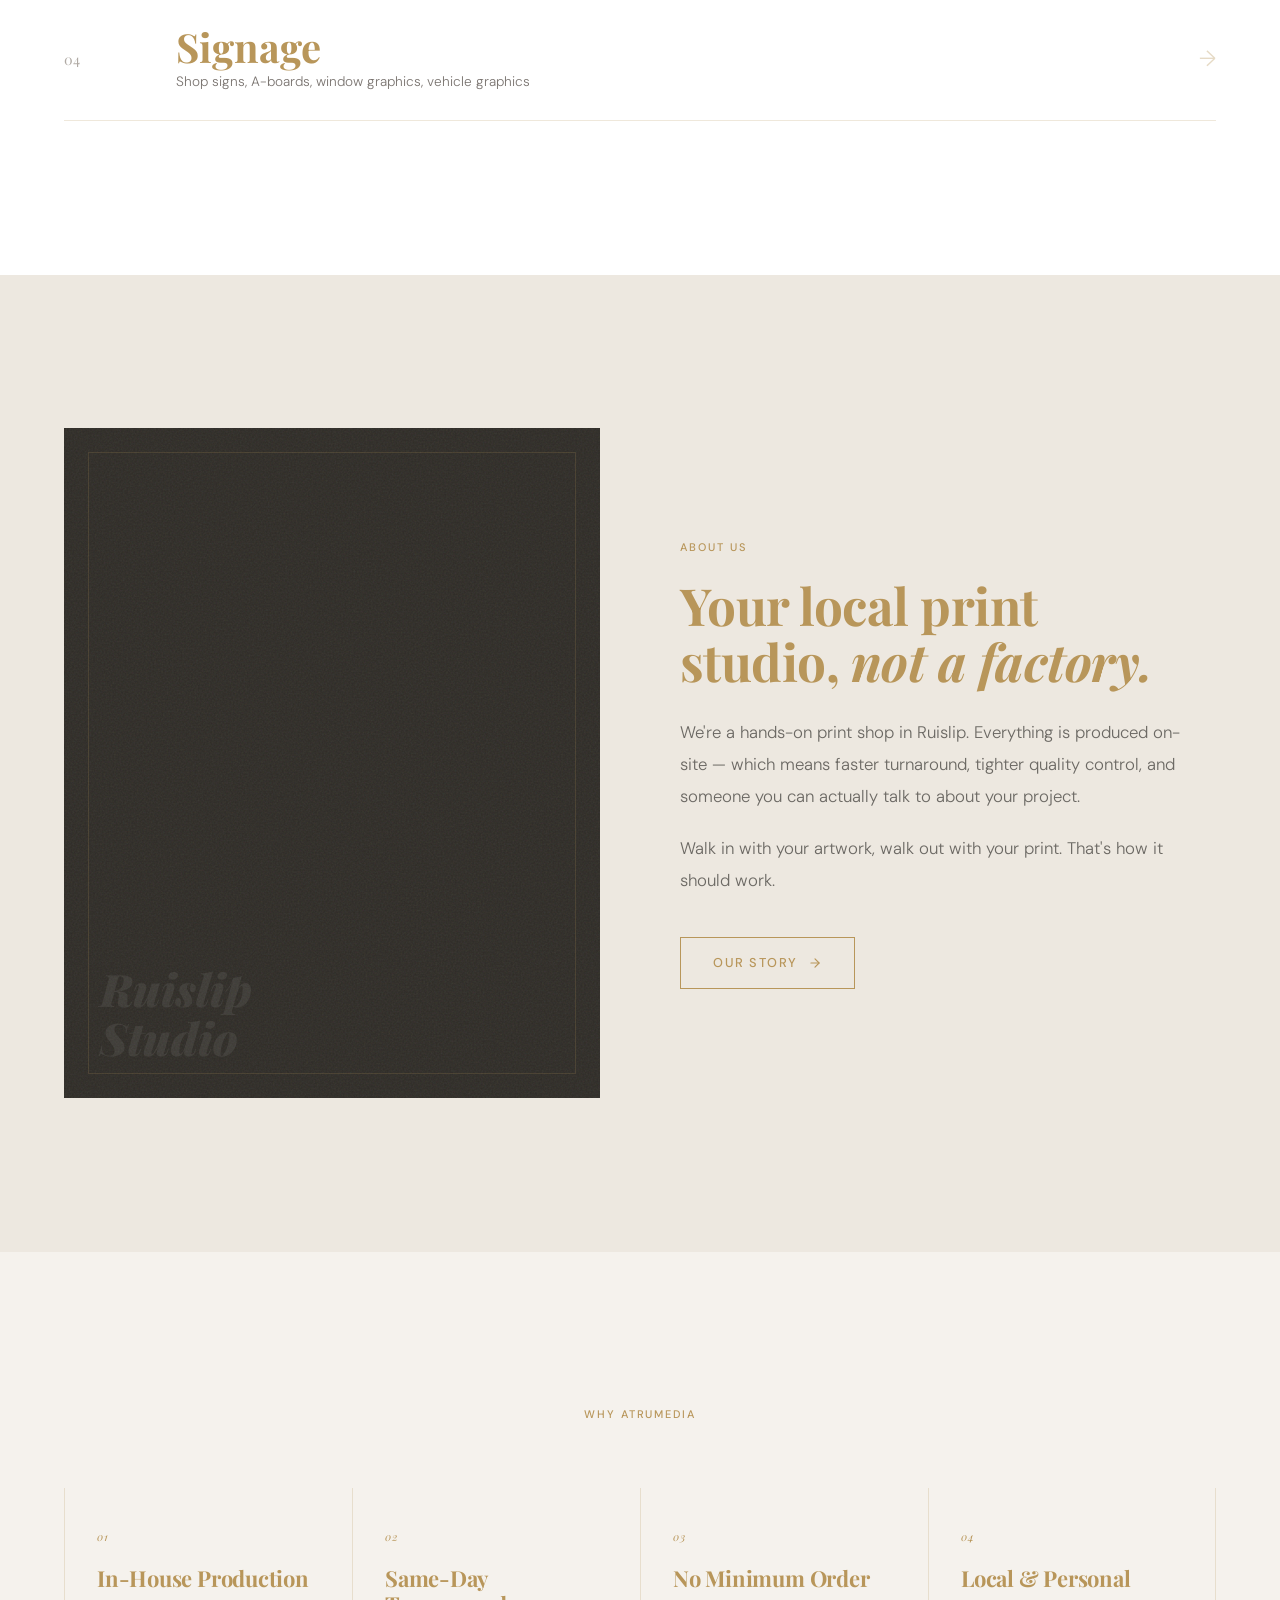
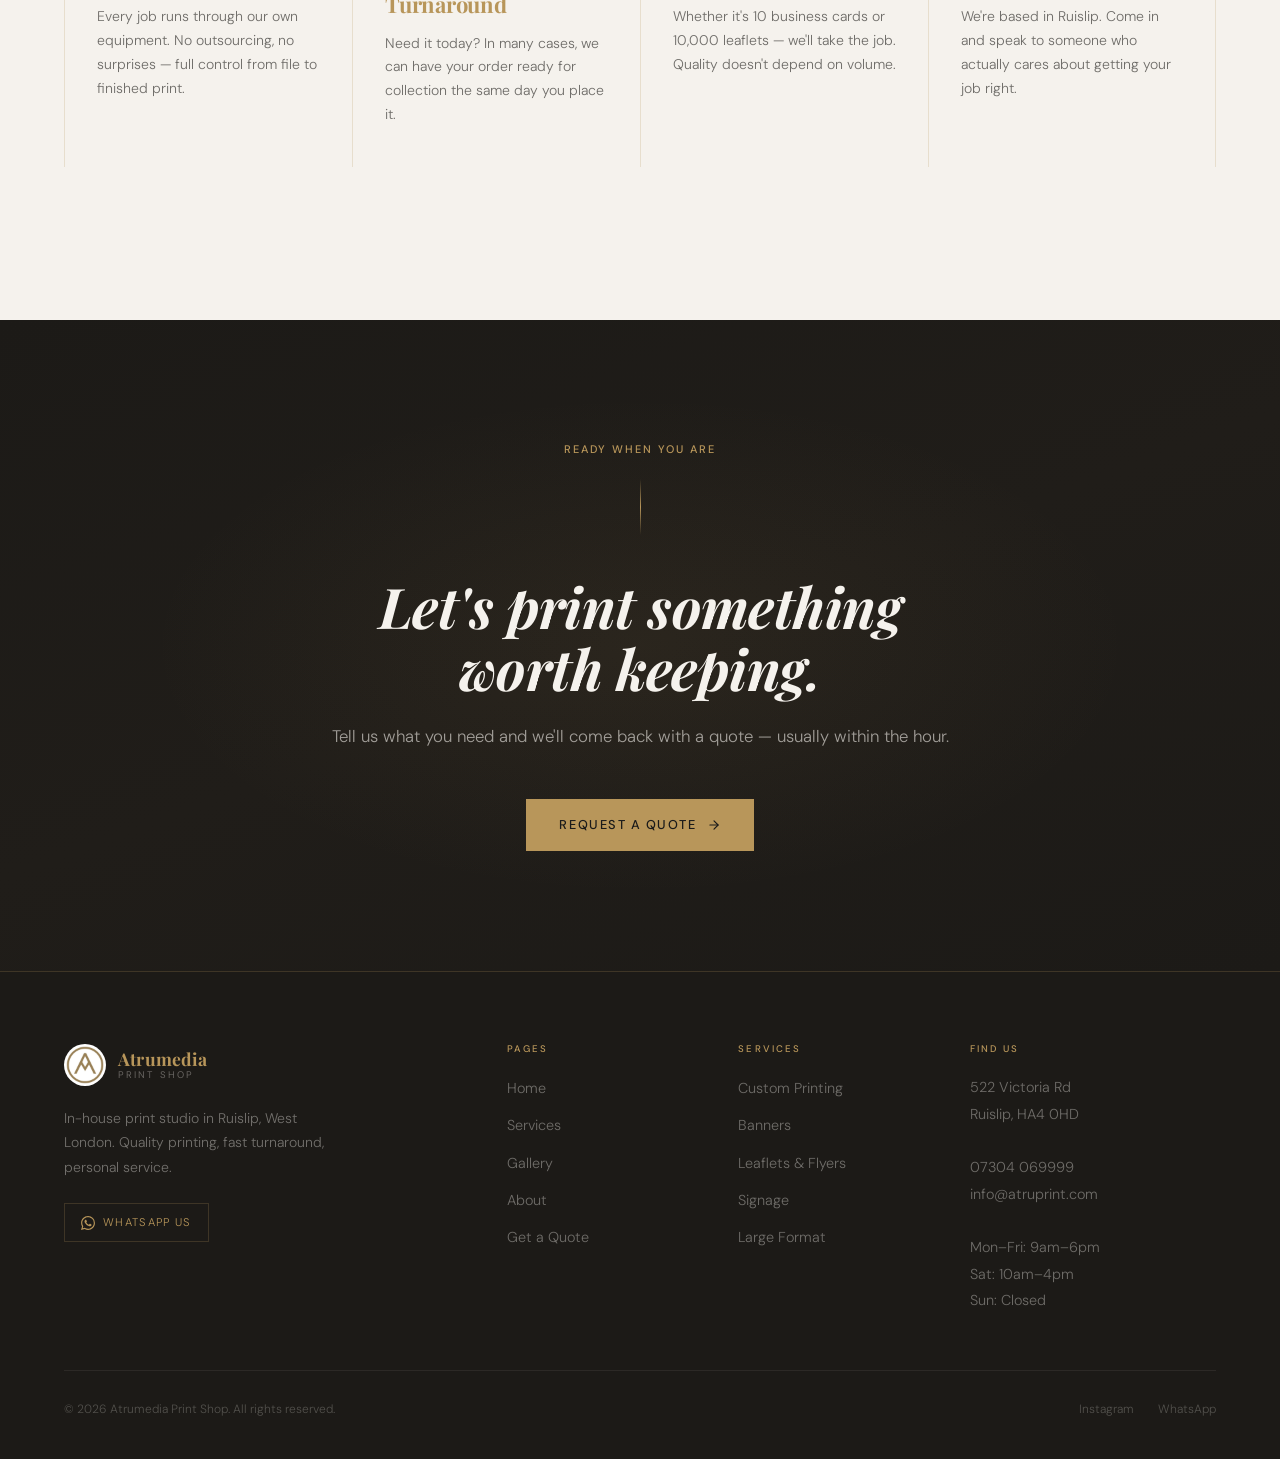
==== commit 9d8453cc: "Retheme: cream/gold palette, Playfair Display + DM Sans, favicon, remove map - Full light theme: cre" ====
--- a/index.html
+++ b/index.html
@@ -2,6 +2,8 @@
 <html lang="en">
 <head>
   <meta charset="UTF-8" />
+  <link rel="icon" href="assets/logo.jpg" type="image/jpeg" />
+  <link rel="apple-touch-icon" href="assets/logo.jpg" />
   <meta name="viewport" content="width=device-width, initial-scale=1.0" />
   <title>Atrumedia Print Shop — Print. Done Properly. | Ruislip, West London</title>
   <meta name="description" content="Professional print shop in Ruislip, West London. Custom printing, banners, leaflets & signage — all produced in-house. Same-day turnaround available. Call 07304 069999." />
@@ -19,7 +21,7 @@
   <!-- Fonts -->
   <link rel="preconnect" href="https://fonts.googleapis.com" />
   <link rel="preconnect" href="https://fonts.gstatic.com" crossorigin />
-  <link href="https://fonts.googleapis.com/css2?family=Cormorant+Garamond:ital,wght@0,300;0,400;0,500;0,600;0,700;1,300;1,400;1,500;1,600&family=Outfit:wght@300;400;500;600&display=swap" rel="stylesheet" />
+  <link href="https://fonts.googleapis.com/css2?family=Playfair+Display:ital,wght@0,400;0,500;0,600;0,700;0,800;0,900;1,400;1,500;1,600;1,700&family=DM+Sans:opsz,wght@9..40,300;9..40,400;9..40,500;9..40,600&display=swap" rel="stylesheet" />
 
   <link rel="stylesheet" href="css/styles.css" />
 
@@ -206,6 +208,7 @@
         <div class="about-teaser-inner">
           <div class="about-teaser-plate reveal" aria-hidden="true">
             <div class="about-teaser-plate-border"></div>
+            <div class="about-teaser-plate-text">Ruislip<br />Studio</div>
           </div>
           <div class="about-teaser-content reveal reveal-delay-1">
             <span class="label">About Us</span>
--- a/css/styles.css
+++ b/css/styles.css
@@ -1,35 +1,54 @@
 /* ============================================================
    ATRUMEDIA PRINT SHOP — Stylesheet
-   Concept: The Letterpress Studio
-   Fonts: Cormorant Garamond (display) + Outfit (body)
+   Theme: Cream & Gold — warm cream ground, gold headings
+   Fonts: Playfair Display (display) + DM Sans (body)
    ============================================================ */
 
 /* --- Custom Properties --- */
 :root {
-  --gold:        #B8965A;
-  --gold-light:  #D4AF6A;
-  --gold-dim:    rgba(184, 150, 90, 0.35);
-  --gold-faint:  rgba(184, 150, 90, 0.07);
-  --black:       #1A1A1A;
-  --black-mid:   #222222;
-  --black-soft:  #2C2C2C;
-  --warm-grey:   #3D3D3D;
-  --mid-grey:    #6B6B6B;
-  --light-grey:  #9A9A9A;
-  --off-white:   #F5F2ED;
-  --cream-dim:   rgba(245, 242, 237, 0.65);
-  --cream-faint: rgba(245, 242, 237, 0.06);
-
-  --font-display: 'Cormorant Garamond', Georgia, serif;
-  --font-body:    'Outfit', system-ui, sans-serif;
-
+  /* Core palette */
+  --gold:         #B8965A;
+  --gold-light:   #D4AF6A;
+  --gold-dark:    #8A6D3F;
+  --gold-dim:     rgba(184, 150, 90, 0.28);
+  --gold-faint:   rgba(184, 150, 90, 0.08);
+  --gold-border:  rgba(184, 150, 90, 0.22);
+
+  --black:        #1A1A1A;
+  --off-black:    #2C2C2C;
+  --warm-grey:    #4A4542;
+  --mid-grey:     #7A7470;
+  --light-grey:   #B0AAA4;
+  --pale:         #E8E3DA;
+
+  --cream:        #F5F2ED;
+  --cream-dark:   #EDE8E0;
+  --white:        #FFFFFF;
+
+  /* Dark sections */
+  --ink:          #1C1A17;
+  --ink-mid:      #242119;
+  --ink-soft:     #2E2B26;
+
+  /* Text hierarchy */
+  --text:         var(--black);
+  --text-muted:   rgba(28, 26, 23, 0.62);
+  --text-faint:   rgba(28, 26, 23, 0.38);
+
+  /* Typography */
+  --font-display: 'Playfair Display', Georgia, serif;
+  --font-body:    'DM Sans', system-ui, sans-serif;
+
+  /* Layout */
   --container:     1320px;
   --gutter:        clamp(20px, 5vw, 64px);
   --section-gap:   clamp(80px, 12vw, 160px);
   --section-gap-sm: clamp(48px, 7vw, 96px);
 
+  /* Borders */
   --border-gold:   1px solid rgba(184, 150, 90, 0.22);
-  --border-cream:  1px solid rgba(245, 242, 237, 0.08);
+  --border-ink:    1px solid rgba(28, 26, 23, 0.1);
+
   --transition:    all 0.4s cubic-bezier(0.25, 0.46, 0.45, 0.94);
 }
 
@@ -44,8 +63,8 @@
   -webkit-text-size-adjust: 100%;
 }
 body {
-  background-color: var(--black);
-  color: var(--off-white);
+  background-color: var(--cream);
+  color: var(--text);
   font-family: var(--font-body);
   font-size: 1rem;
   line-height: 1.7;
@@ -55,13 +74,13 @@
   -moz-osx-font-smoothing: grayscale;
 }
 
-/* Paper grain overlay */
+/* Subtle paper grain on cream */
 body::after {
   content: '';
   position: fixed;
   inset: 0;
-  background-image: url("data:image/svg+xml,%3Csvg viewBox='0 0 512 512' xmlns='http://www.w3.org/2000/svg'%3E%3Cfilter id='n'%3E%3CfeTurbulence type='fractalNoise' baseFrequency='0.75' numOctaves='4' stitchTiles='stitch'/%3E%3C/filter%3E%3Crect width='100%25' height='100%25' filter='url(%23n)' opacity='1'/%3E%3C/svg%3E");
-  opacity: 0.026;
+  background-image: url("data:image/svg+xml,%3Csvg viewBox='0 0 512 512' xmlns='http://www.w3.org/2000/svg'%3E%3Cfilter id='n'%3E%3CfeTurbulence type='fractalNoise' baseFrequency='0.72' numOctaves='4' stitchTiles='stitch'/%3E%3C/filter%3E%3Crect width='100%25' height='100%25' filter='url(%23n)' opacity='1'/%3E%3C/svg%3E");
+  opacity: 0.038;
   pointer-events: none;
   z-index: 9998;
 }
@@ -74,9 +93,10 @@
 /* --- Typography --- */
 h1, h2, h3, h4, h5 {
   font-family: var(--font-display);
-  font-weight: 500;
+  font-weight: 700;
   line-height: 1.1;
-  letter-spacing: -0.02em;
+  letter-spacing: -0.01em;
+  color: var(--gold);
 }
 
 .label {
@@ -109,7 +129,7 @@
   text-transform: uppercase;
   padding: 14px 32px;
   border: 1px solid var(--gold);
-  color: var(--off-white);
+  color: var(--gold);
   background: transparent;
   cursor: pointer;
   position: relative;
@@ -126,7 +146,7 @@
   transition: transform 0.4s cubic-bezier(0.25, 0.46, 0.45, 0.94);
   z-index: -1;
 }
-.btn:hover { color: var(--black); }
+.btn:hover { color: var(--white); }
 .btn:hover::before { transform: scaleX(1); }
 .btn:focus-visible {
   outline: 2px solid var(--gold);
@@ -138,8 +158,15 @@
   color: var(--black);
   border-color: var(--gold);
 }
-.btn-gold::before { background: var(--gold-light); }
-.btn-gold:hover { color: var(--black); }
+.btn-gold::before { background: var(--gold-dark); }
+.btn-gold:hover { color: var(--white); }
+
+.btn-dark {
+  border-color: rgba(245, 242, 237, 0.4);
+  color: var(--cream);
+}
+.btn-dark::before { background: var(--cream); }
+.btn-dark:hover { color: var(--black); }
 
 .btn svg {
   width: 14px; height: 14px;
@@ -158,7 +185,7 @@
 }
 .site-nav.scrolled {
   padding: 14px 0;
-  background: rgba(26, 26, 26, 0.96);
+  background: rgba(245, 242, 237, 0.97);
   backdrop-filter: blur(16px);
   -webkit-backdrop-filter: blur(16px);
   border-bottom: var(--border-gold);
@@ -189,16 +216,16 @@
 .nav-logo-name {
   font-family: var(--font-display);
   font-size: 1.1rem;
-  font-weight: 600;
-  letter-spacing: 0.03em;
-  color: var(--off-white);
+  font-weight: 700;
+  letter-spacing: 0.01em;
+  color: var(--gold);
 }
 .nav-logo-sub {
   font-size: 0.6rem;
   font-weight: 400;
   letter-spacing: 0.22em;
   text-transform: uppercase;
-  color: var(--gold);
+  color: var(--mid-grey);
 }
 
 .nav-links {
@@ -209,9 +236,9 @@
 .nav-links a {
   font-size: 0.8rem;
   font-weight: 400;
-  letter-spacing: 0.1em;
-  text-transform: uppercase;
-  color: var(--cream-dim);
+  letter-spacing: 0.08em;
+  text-transform: uppercase;
+  color: var(--warm-grey);
   position: relative;
   transition: color 0.3s ease;
 }
@@ -224,22 +251,22 @@
   transition: width 0.3s ease;
 }
 .nav-links a:hover,
-.nav-links a.active { color: var(--off-white); }
+.nav-links a.active { color: var(--gold); }
 .nav-links a:hover::after,
 .nav-links a.active::after { width: 100%; }
 
 .nav-cta {
   font-size: 0.75rem !important;
   letter-spacing: 0.14em !important;
-  color: var(--off-white) !important;
+  color: var(--gold) !important;
   padding: 10px 22px;
-  border: 1px solid rgba(184, 150, 90, 0.45);
+  border: 1px solid var(--gold-dim);
   transition: var(--transition) !important;
 }
 .nav-cta::after { display: none !important; }
 .nav-cta:hover {
   background: var(--gold) !important;
-  color: var(--black) !important;
+  color: var(--white) !important;
   border-color: var(--gold) !important;
 }
 
@@ -254,10 +281,11 @@
 .nav-hamburger span {
   display: block;
   width: 24px; height: 1px;
-  background: var(--off-white);
+  background: var(--black);
   transition: var(--transition);
   transform-origin: center;
 }
+.nav-hamburger.open span { background: var(--cream); }
 .nav-hamburger.open span:nth-child(1) { transform: translateY(6px) rotate(45deg); }
 .nav-hamburger.open span:nth-child(2) { opacity: 0; transform: scaleX(0); }
 .nav-hamburger.open span:nth-child(3) { transform: translateY(-6px) rotate(-45deg); }
@@ -266,7 +294,7 @@
 .mobile-menu {
   position: fixed;
   inset: 0;
-  background: var(--black);
+  background: var(--ink);
   z-index: 1001;
   display: flex;
   flex-direction: column;
@@ -292,8 +320,8 @@
 .mobile-menu-links a {
   font-family: var(--font-display);
   font-size: clamp(2.2rem, 9vw, 3.75rem);
-  font-weight: 500;
-  color: var(--off-white);
+  font-weight: 700;
+  color: var(--cream);
   line-height: 1;
   transition: color 0.3s ease;
 }
@@ -306,14 +334,14 @@
   font-size: 0.75rem;
   letter-spacing: 0.12em;
   text-transform: uppercase;
-  color: var(--light-grey);
+  color: var(--mid-grey);
   margin-bottom: 10px;
 }
 .mobile-menu-contact a {
   color: var(--gold);
   font-size: 1.25rem;
   font-family: var(--font-display);
-  font-weight: 500;
+  font-weight: 700;
 }
 
 /* --- Page Hero (interior pages) --- */
@@ -331,8 +359,8 @@
   transform: translateY(-50%);
   font-family: var(--font-display);
   font-size: clamp(10rem, 22vw, 20rem);
-  font-weight: 700;
-  color: rgba(245, 242, 237, 0.022);
+  font-weight: 900;
+  color: rgba(184, 150, 90, 0.055);
   line-height: 1;
   pointer-events: none;
   letter-spacing: -0.04em;
@@ -341,13 +369,15 @@
 .page-hero .label { margin-bottom: 20px; }
 .page-hero h1 {
   font-size: clamp(3rem, 7vw, 6rem);
-  font-weight: 500;
+  font-weight: 700;
   line-height: 1.0;
   max-width: 16ch;
-}
+  color: var(--gold);
+}
+.page-hero h1 em { font-style: italic; }
 .page-hero-sub {
   font-size: clamp(1rem, 1.5vw, 1.15rem);
-  color: var(--cream-dim);
+  color: var(--text-muted);
   max-width: 52ch;
   margin-top: 24px;
   font-weight: 300;
@@ -371,10 +401,7 @@
   transform: translateY(22px);
   transition: opacity 0.7s ease, transform 0.7s ease;
 }
-.reveal.revealed {
-  opacity: 1;
-  transform: translateY(0);
-}
+.reveal.revealed { opacity: 1; transform: translateY(0); }
 .reveal-delay-1 { transition-delay: 0.12s; }
 .reveal-delay-2 { transition-delay: 0.24s; }
 .reveal-delay-3 { transition-delay: 0.36s; }
@@ -388,6 +415,7 @@
   position: relative;
   overflow: hidden;
   padding-top: 96px;
+  background: var(--cream);
 }
 .hero-inner {
   display: grid;
@@ -419,22 +447,22 @@
 .hero-headline {
   font-family: var(--font-display);
   font-size: clamp(4.5rem, 9.5vw, 9rem);
-  font-weight: 600;
-  line-height: 0.9;
-  letter-spacing: -0.04em;
-  color: var(--off-white);
+  font-weight: 900;
+  line-height: 0.92;
+  letter-spacing: -0.02em;
+  color: var(--gold);
   margin-bottom: 36px;
   animation: fadeUp 0.8s ease both;
   animation-delay: 0.35s;
 }
 .hero-headline em {
   font-style: italic;
-  color: var(--gold);
+  font-weight: 700;
 }
 
 .hero-body {
   font-size: clamp(1rem, 1.4vw, 1.1rem);
-  color: var(--cream-dim);
+  color: var(--text-muted);
   max-width: 40ch;
   line-height: 1.85;
   margin-bottom: 52px;
@@ -460,7 +488,7 @@
   font-weight: 500;
   letter-spacing: 0.12em;
   text-transform: uppercase;
-  color: var(--gold);
+  color: var(--gold-dark);
 }
 .hero-badge::before {
   content: '';
@@ -472,15 +500,15 @@
 }
 @keyframes pulse {
   0%, 100% { opacity: 1; transform: scale(1); }
-  50% { opacity: 0.5; transform: scale(0.7); }
-}
-
-/* Hero Plate */
+  50% { opacity: 0.45; transform: scale(0.7); }
+}
+
+/* Hero Plate — dark panel for contrast on right */
 .hero-plate {
   position: relative;
   height: 100%;
   min-height: 520px;
-  background: var(--black-mid);
+  background: var(--ink);
   display: flex;
   align-items: center;
   justify-content: center;
@@ -492,14 +520,14 @@
   content: '';
   position: absolute; inset: 0;
   background:
-    linear-gradient(135deg, rgba(184,150,90,0.07) 0%, transparent 55%),
+    linear-gradient(135deg, rgba(184,150,90,0.09) 0%, transparent 55%),
     url("data:image/svg+xml,%3Csvg viewBox='0 0 512 512' xmlns='http://www.w3.org/2000/svg'%3E%3Cfilter id='n'%3E%3CfeTurbulence type='fractalNoise' baseFrequency='0.65' numOctaves='3' stitchTiles='stitch'/%3E%3C/filter%3E%3Crect width='100%25' height='100%25' filter='url(%23n)'/%3E%3C/svg%3E");
-  opacity: 0.06;
+  opacity: 0.07;
 }
 .hero-plate-border {
   position: absolute;
   inset: 28px;
-  border: 1px solid rgba(184, 150, 90, 0.18);
+  border: 1px solid rgba(184, 150, 90, 0.2);
   pointer-events: none;
 }
 .hero-plate-corner {
@@ -514,8 +542,7 @@
 .hero-plate-corner--br { bottom: 28px; right: 28px; border-width: 0 1px 1px 0; }
 
 .hero-plate-monogram {
-  position: absolute;
-  inset: 0;
+  position: absolute; inset: 0;
   display: flex;
   align-items: center;
   justify-content: center;
@@ -523,11 +550,12 @@
 .hero-plate-monogram span {
   font-family: var(--font-display);
   font-size: clamp(8rem, 18vw, 16rem);
-  font-weight: 700;
-  color: rgba(184, 150, 90, 0.07);
-  letter-spacing: -0.05em;
+  font-weight: 900;
+  color: rgba(184, 150, 90, 0.09);
+  letter-spacing: -0.04em;
   line-height: 1;
   user-select: none;
+  font-style: italic;
 }
 .hero-plate-tag {
   position: relative;
@@ -540,8 +568,9 @@
   display: block;
   font-family: var(--font-display);
   font-size: clamp(1.6rem, 3vw, 2.5rem);
-  font-weight: 500;
-  color: var(--off-white);
+  font-weight: 700;
+  font-style: italic;
+  color: var(--cream);
   line-height: 1.2;
 }
 
@@ -560,6 +589,7 @@
    ============================================================ */
 .services-strip {
   padding: var(--section-gap) 0;
+  background: var(--white);
 }
 .services-strip-header {
   display: flex;
@@ -571,9 +601,10 @@
 }
 .services-strip-header h2 {
   font-size: clamp(2.2rem, 4.5vw, 3.75rem);
-  font-weight: 500;
+  font-weight: 700;
   max-width: 12ch;
   line-height: 1.05;
+  color: var(--gold);
 }
 .services-strip-link {
   font-size: 0.75rem;
@@ -604,14 +635,14 @@
 }
 .service-item:last-child { border-bottom: var(--border-gold); }
 .service-item:hover .service-item-num { color: var(--gold); }
-.service-item:hover .service-item-name { letter-spacing: 0.005em; }
+.service-item:hover .service-item-name { color: var(--gold-dark); letter-spacing: 0.005em; }
 .service-item:hover .service-item-arrow { transform: translateX(6px); opacity: 1; }
 
 .service-item-num {
   font-family: var(--font-display);
   font-size: 0.9rem;
   font-weight: 400;
-  color: var(--mid-grey);
+  color: var(--light-grey);
   transition: color 0.3s ease;
 }
 .service-item-content {
@@ -622,14 +653,14 @@
 .service-item-name {
   font-family: var(--font-display);
   font-size: clamp(1.6rem, 3.2vw, 2.5rem);
-  font-weight: 500;
+  font-weight: 700;
   line-height: 1;
-  color: var(--off-white);
-  transition: letter-spacing 0.4s ease;
+  color: var(--gold);
+  transition: letter-spacing 0.4s ease, color 0.3s ease;
 }
 .service-item-desc {
   font-size: 0.85rem;
-  color: var(--light-grey);
+  color: var(--mid-grey);
   font-weight: 300;
   line-height: 1.5;
 }
@@ -647,7 +678,7 @@
    ============================================================ */
 .about-teaser {
   padding: var(--section-gap) 0;
-  background: var(--black-mid);
+  background: var(--cream-dark);
 }
 .about-teaser-inner {
   display: grid;
@@ -657,7 +688,7 @@
 }
 .about-teaser-plate {
   aspect-ratio: 4/5;
-  background: #262320;
+  background: var(--ink-soft);
   position: relative;
   overflow: hidden;
 }
@@ -665,24 +696,25 @@
   content: '';
   position: absolute; inset: 0;
   background: url("data:image/svg+xml,%3Csvg viewBox='0 0 512 512' xmlns='http://www.w3.org/2000/svg'%3E%3Cfilter id='n'%3E%3CfeTurbulence type='fractalNoise' baseFrequency='0.6' numOctaves='3' stitchTiles='stitch'/%3E%3C/filter%3E%3Crect width='100%25' height='100%25' filter='url(%23n)'/%3E%3C/svg%3E");
-  opacity: 0.08;
-}
-.about-teaser-plate::after {
-  content: 'Ruislip\AStudio';
-  content: 'Ruislip\a Studio';
-  white-space: pre;
-  position: absolute;
-  bottom: 36px; left: 36px;
-  font-family: var(--font-display);
-  font-size: clamp(2rem, 4vw, 3.5rem);
-  font-weight: 600;
-  color: rgba(245,242,237,0.09);
-  line-height: 1.1;
+  opacity: 0.09;
 }
 .about-teaser-plate-border {
   position: absolute;
   inset: 24px;
-  border: 1px solid rgba(184, 150, 90, 0.14);
+  border: 1px solid rgba(184, 150, 90, 0.18);
+  pointer-events: none;
+  z-index: 1;
+}
+.about-teaser-plate-text {
+  position: absolute;
+  bottom: 36px; left: 36px;
+  font-family: var(--font-display);
+  font-size: clamp(1.75rem, 3.5vw, 3rem);
+  font-weight: 900;
+  font-style: italic;
+  color: rgba(245,242,237,0.08);
+  line-height: 1.1;
+  z-index: 0;
 }
 
 .about-teaser-content { padding-right: 20px; }
@@ -691,10 +723,11 @@
   font-size: clamp(2rem, 4vw, 3.25rem);
   margin-bottom: 28px;
   line-height: 1.1;
-}
-.about-teaser-content h2 em { font-style: italic; color: var(--gold); }
+  color: var(--gold);
+}
+.about-teaser-content h2 em { font-style: italic; }
 .about-teaser-content p {
-  color: var(--cream-dim);
+  color: var(--text-muted);
   font-size: 1.05rem;
   line-height: 1.9;
   margin-bottom: 20px;
@@ -705,14 +738,11 @@
 /* ============================================================
    HOME — TRUST SECTION
    ============================================================ */
-.trust-strip { padding: var(--section-gap) 0; }
+.trust-strip { padding: var(--section-gap) 0; background: var(--cream); }
 .trust-strip-header {
   text-align: center;
   margin-bottom: 64px;
 }
-.trust-strip-header h2 {
-  font-size: clamp(0.65rem, 1vw, 0.75rem);
-}
 .trust-items {
   display: grid;
   grid-template-columns: repeat(4, 1fr);
@@ -728,26 +758,28 @@
   letter-spacing: 0.1em;
   color: var(--gold);
   margin-bottom: 18px;
+  font-style: italic;
 }
 .trust-item h3 {
-  font-size: clamp(1.25rem, 2vw, 1.5rem);
-  font-weight: 500;
+  font-size: clamp(1.15rem, 1.8vw, 1.375rem);
+  font-weight: 700;
   margin-bottom: 14px;
   line-height: 1.2;
+  color: var(--gold);
 }
 .trust-item p {
   font-size: 0.875rem;
-  color: var(--light-grey);
+  color: var(--text-muted);
   line-height: 1.7;
   font-weight: 300;
 }
 
 /* ============================================================
-   HOME — CTA BANNER
+   HOME — CTA BANNER (dark contrast section)
    ============================================================ */
 .cta-banner {
   padding: 120px 0;
-  background: linear-gradient(160deg, #1C1A17 0%, #1A1A1A 50%, #1C1A17 100%);
+  background: linear-gradient(160deg, var(--ink) 0%, #201D19 50%, var(--ink) 100%);
   position: relative;
   overflow: hidden;
   text-align: center;
@@ -755,7 +787,7 @@
 .cta-banner::before {
   content: '';
   position: absolute; inset: 0;
-  background: radial-gradient(ellipse 55% 55% at 50% 50%, rgba(184,150,90,0.055) 0%, transparent 70%);
+  background: radial-gradient(ellipse 55% 55% at 50% 50%, rgba(184,150,90,0.07) 0%, transparent 70%);
   pointer-events: none;
 }
 .cta-banner-inner {
@@ -773,10 +805,12 @@
 .cta-banner h2 {
   font-size: clamp(2rem, 4.5vw, 3.5rem);
   font-style: italic;
+  font-weight: 700;
   margin-bottom: 24px;
+  color: var(--cream);
 }
 .cta-banner p {
-  color: var(--cream-dim);
+  color: rgba(245, 242, 237, 0.6);
   font-size: 1.05rem;
   margin-bottom: 48px;
   font-weight: 300;
@@ -805,16 +839,14 @@
   display: flex;
   align-items: flex-end;
 }
-.service-block-image-fill {
-  position: absolute; inset: 0;
-}
-.service-block:nth-child(1) .service-block-image-fill { background: #1E1C19; }
-.service-block:nth-child(2) .service-block-image-fill { background: #19191E; }
-.service-block:nth-child(3) .service-block-image-fill { background: #1C191E; }
-.service-block:nth-child(4) .service-block-image-fill { background: #1E1919; }
-.service-block:nth-child(5) .service-block-image-fill { background: #191E1C; }
-.service-block:nth-child(6) .service-block-image-fill { background: #1C1E19; }
-.service-block:nth-child(7) .service-block-image-fill { background: #1A1C1C; }
+.service-block-image-fill { position: absolute; inset: 0; }
+.service-block:nth-child(1) .service-block-image-fill { background: #201E1B; }
+.service-block:nth-child(2) .service-block-image-fill { background: #1B1A20; }
+.service-block:nth-child(3) .service-block-image-fill { background: #1D1B21; }
+.service-block:nth-child(4) .service-block-image-fill { background: #201B1B; }
+.service-block:nth-child(5) .service-block-image-fill { background: #1B201D; }
+.service-block:nth-child(6) .service-block-image-fill { background: #1D201B; }
+.service-block:nth-child(7) .service-block-image-fill { background: #1B1D1D; }
 
 .service-block-image-label {
   position: absolute; inset: 0;
@@ -822,19 +854,20 @@
   flex-direction: column;
   justify-content: flex-end;
   padding: 28px;
-  background: linear-gradient(to top, rgba(26,26,26,0.75) 0%, transparent 55%);
+  background: linear-gradient(to top, rgba(20,18,15,0.8) 0%, transparent 55%);
   z-index: 1;
 }
 .service-block-image-label .label { margin-bottom: 6px; }
 .service-block-image-label h3 {
   font-size: clamp(1.5rem, 2.5vw, 2rem);
-  font-weight: 500;
-  color: var(--off-white);
+  font-weight: 700;
+  font-style: italic;
+  color: var(--cream);
 }
 .service-block-image-border {
   position: absolute;
   inset: 18px;
-  border: 1px solid rgba(184, 150, 90, 0.16);
+  border: 1px solid rgba(184, 150, 90, 0.18);
   pointer-events: none;
   z-index: 2;
 }
@@ -842,12 +875,14 @@
 .service-block-content .label { margin-bottom: 16px; }
 .service-block-content h2 {
   font-size: clamp(2rem, 3.5vw, 3rem);
-  font-weight: 500;
+  font-weight: 700;
   margin-bottom: 20px;
   line-height: 1.1;
-}
+  color: var(--gold);
+}
+.service-block-content h2 em { font-style: italic; }
 .service-block-content p {
-  color: var(--cream-dim);
+  color: var(--text-muted);
   font-size: 0.9875rem;
   line-height: 1.85;
   margin-bottom: 12px;
@@ -861,7 +896,7 @@
 }
 .service-block-items li {
   font-size: 0.875rem;
-  color: var(--light-grey);
+  color: var(--mid-grey);
   padding-left: 18px;
   position: relative;
   font-weight: 300;
@@ -880,10 +915,11 @@
   font-size: 0.65rem;
   letter-spacing: 0.16em;
   text-transform: uppercase;
-  color: var(--gold);
-  border: 1px solid rgba(184, 150, 90, 0.28);
+  color: var(--gold-dark);
+  border: 1px solid var(--gold-dim);
   padding: 6px 14px;
   margin-bottom: 24px;
+  background: var(--gold-faint);
 }
 .turnaround-badge::before {
   content: '';
@@ -902,7 +938,7 @@
   margin-bottom: 64px;
 }
 .gallery-intro p {
-  color: var(--cream-dim);
+  color: var(--text-muted);
   font-size: 1.05rem;
   font-weight: 300;
   line-height: 1.85;
@@ -914,7 +950,6 @@
   grid-auto-rows: 150px;
   gap: 14px;
 }
-
 .gallery-card {
   position: relative;
   overflow: hidden;
@@ -929,7 +964,7 @@
   transition: border-color 0.45s ease;
   pointer-events: none;
 }
-.gallery-card:hover::after { border-color: rgba(184, 150, 90, 0.55); }
+.gallery-card:hover::after { border-color: rgba(184, 150, 90, 0.6); }
 
 .gallery-card-bg {
   position: absolute; inset: 0;
@@ -939,11 +974,11 @@
 
 .gallery-card:nth-child(1)  .gallery-card-bg { background: #201E1B; }
 .gallery-card:nth-child(2)  .gallery-card-bg { background: #1B1B20; }
-.gallery-card:nth-child(3)  .gallery-card-bg { background: #1C1A20; }
+.gallery-card:nth-child(3)  .gallery-card-bg { background: #1D1A21; }
 .gallery-card:nth-child(4)  .gallery-card-bg { background: #201A1A; }
-.gallery-card:nth-child(5)  .gallery-card-bg { background: #1A201C; }
-.gallery-card:nth-child(6)  .gallery-card-bg { background: #1C201A; }
-.gallery-card:nth-child(7)  .gallery-card-bg { background: #201C20; }
+.gallery-card:nth-child(5)  .gallery-card-bg { background: #1A201D; }
+.gallery-card:nth-child(6)  .gallery-card-bg { background: #1D201A; }
+.gallery-card:nth-child(7)  .gallery-card-bg { background: #201D20; }
 .gallery-card:nth-child(8)  .gallery-card-bg { background: #1A1A1A; }
 .gallery-card:nth-child(9)  .gallery-card-bg { background: #1E1C1C; }
 
@@ -973,8 +1008,9 @@
 .gallery-card-title {
   font-family: var(--font-display);
   font-size: clamp(0.9rem, 1.5vw, 1.25rem);
-  font-weight: 500;
-  color: var(--off-white);
+  font-weight: 600;
+  font-style: italic;
+  color: var(--cream);
   line-height: 1.2;
 }
 
@@ -989,7 +1025,8 @@
 .gallery-card-placeholder span {
   font-family: var(--font-display);
   font-size: clamp(0.9rem, 2vw, 1.5rem);
-  font-weight: 600;
+  font-weight: 700;
+  font-style: italic;
   color: rgba(245,242,237,0.1);
   text-align: center;
   line-height: 1.2;
@@ -1023,17 +1060,19 @@
   margin-bottom: 40px;
   max-width: 16ch;
   line-height: 1.1;
-}
+  color: var(--gold);
+}
+.about-text h2 em { font-style: italic; }
 .about-text p {
-  color: var(--cream-dim);
+  color: var(--text-muted);
   font-size: 1.05rem;
   line-height: 1.9;
   margin-bottom: 24px;
   font-weight: 300;
 }
 .about-text p strong {
-  font-weight: 500;
-  color: var(--off-white);
+  font-weight: 600;
+  color: var(--black);
 }
 .about-pullquote {
   border-left: 2px solid var(--gold);
@@ -1043,9 +1082,9 @@
 .about-pullquote p {
   font-family: var(--font-display);
   font-size: clamp(1.25rem, 2.5vw, 1.75rem);
-  font-weight: 500;
+  font-weight: 600;
   font-style: italic;
-  color: var(--off-white) !important;
+  color: var(--gold) !important;
   margin: 0 !important;
   line-height: 1.45;
 }
@@ -1053,7 +1092,7 @@
 .about-sidebar { position: sticky; top: 120px; }
 .about-photo {
   aspect-ratio: 4/5;
-  background: #252220;
+  background: var(--ink-soft);
   position: relative;
   margin-bottom: 36px;
   overflow: hidden;
@@ -1065,8 +1104,7 @@
   opacity: 0.07;
 }
 .about-photo-label {
-  position: absolute;
-  inset: 0;
+  position: absolute; inset: 0;
   display: flex;
   flex-direction: column;
   align-items: center;
@@ -1077,7 +1115,8 @@
 .about-photo-label span {
   font-family: var(--font-display);
   font-size: clamp(1.5rem, 3vw, 2.5rem);
-  font-weight: 600;
+  font-weight: 700;
+  font-style: italic;
   color: rgba(245,242,237,0.1);
   text-align: center;
   line-height: 1.1;
@@ -1085,13 +1124,14 @@
 .about-photo-border {
   position: absolute;
   inset: 20px;
-  border: 1px solid rgba(184, 150, 90, 0.14);
+  border: 1px solid rgba(184, 150, 90, 0.16);
   pointer-events: none;
 }
 
 .about-hours {
   border: var(--border-gold);
   padding: 32px;
+  background: var(--white);
 }
 .about-hours h3 {
   font-family: var(--font-body);
@@ -1102,23 +1142,19 @@
   color: var(--gold);
   margin-bottom: 24px;
 }
-.hours-list {
-  display: flex;
-  flex-direction: column;
-  gap: 0;
-}
+.hours-list { display: flex; flex-direction: column; }
 .hours-row {
   display: flex;
   justify-content: space-between;
   align-items: center;
   font-size: 0.925rem;
   padding: 13px 0;
-  border-bottom: var(--border-cream);
+  border-bottom: var(--border-ink);
 }
 .hours-row:last-child { border-bottom: none; }
-.hours-row .day { color: var(--light-grey); font-weight: 300; }
-.hours-row .time { color: var(--off-white); font-weight: 400; }
-.hours-row.closed .time { color: var(--mid-grey); font-style: italic; font-weight: 300; }
+.hours-row .day { color: var(--mid-grey); font-weight: 300; }
+.hours-row .time { color: var(--black); font-weight: 400; }
+.hours-row.closed .time { color: var(--light-grey); font-style: italic; font-weight: 300; }
 
 /* ============================================================
    CONTACT PAGE
@@ -1132,9 +1168,9 @@
 }
 
 .contact-form-wrap > .label { margin-bottom: 10px; }
-.contact-form-wrap h2 { margin-bottom: 10px; }
+.contact-form-wrap h2 { margin-bottom: 10px; color: var(--gold); }
 .contact-form-wrap > p {
-  color: var(--cream-dim);
+  color: var(--text-muted);
   font-size: 0.9375rem;
   margin-bottom: 48px;
   font-weight: 300;
@@ -1154,20 +1190,19 @@
   font-weight: 500;
   letter-spacing: 0.18em;
   text-transform: uppercase;
-  color: var(--light-grey);
+  color: var(--mid-grey);
   margin-bottom: 12px;
 }
-
 input, select, textarea {
   width: 100%;
   background: transparent;
   border: none;
-  border-bottom: 1px solid rgba(245, 242, 237, 0.12);
+  border-bottom: 1px solid rgba(26, 26, 26, 0.15);
   padding: 12px 0;
   font-family: var(--font-body);
   font-size: 0.9875rem;
   font-weight: 300;
-  color: var(--off-white);
+  color: var(--black);
   outline: none;
   transition: border-color 0.3s ease;
   -webkit-appearance: none;
@@ -1178,7 +1213,7 @@
   border-bottom-color: var(--gold);
 }
 input::placeholder, textarea::placeholder {
-  color: rgba(245, 242, 237, 0.18);
+  color: rgba(26, 26, 26, 0.25);
 }
 select {
   cursor: pointer;
@@ -1187,11 +1222,10 @@
   background-position: right 0 center;
 }
 select option {
-  background: var(--black);
-  color: var(--off-white);
+  background: var(--white);
+  color: var(--black);
 }
 textarea { resize: vertical; min-height: 110px; line-height: 1.7; }
-
 .form-submit { margin-top: 40px; }
 
 /* Contact Info Panel */
@@ -1200,12 +1234,12 @@
 .contact-info-header h2 {
   font-size: clamp(1.75rem, 3.5vw, 2.75rem);
   margin-bottom: 40px;
+  color: var(--gold);
 }
 
 .contact-details {
   display: flex;
   flex-direction: column;
-  gap: 0;
   margin-bottom: 40px;
 }
 .contact-detail {
@@ -1213,7 +1247,7 @@
   flex-direction: column;
   gap: 4px;
   padding: 18px 0;
-  border-bottom: var(--border-cream);
+  border-bottom: var(--border-ink);
 }
 .contact-detail:first-child { padding-top: 0; }
 .contact-detail:last-child { border-bottom: none; }
@@ -1226,7 +1260,7 @@
 }
 .contact-detail-value {
   font-size: 1.0375rem;
-  color: var(--off-white);
+  color: var(--black);
   font-weight: 300;
   line-height: 1.6;
 }
@@ -1237,6 +1271,7 @@
   border: var(--border-gold);
   padding: 26px;
   margin-bottom: 36px;
+  background: var(--white);
 }
 .contact-hours-block h4 {
   font-family: var(--font-body);
@@ -1256,15 +1291,15 @@
   font-size: 0.7rem;
   letter-spacing: 0.12em;
   text-transform: uppercase;
-  color: var(--light-grey);
+  color: var(--mid-grey);
   border: var(--border-gold);
   padding: 9px 16px;
   transition: var(--transition);
 }
 .social-link:hover {
-  color: var(--off-white);
-  border-color: rgba(184, 150, 90, 0.55);
-  background: rgba(184, 150, 90, 0.04);
+  color: var(--gold);
+  border-color: var(--gold);
+  background: var(--gold-faint);
 }
 
 /* Map */
@@ -1279,7 +1314,7 @@
   width: 100%;
   height: 380px;
   border: none;
-  filter: grayscale(100%) brightness(0.85) contrast(1.05);
+  filter: sepia(20%) saturate(0.6) brightness(0.95);
   display: block;
 }
 
@@ -1287,7 +1322,7 @@
    FOOTER
    ============================================================ */
 .site-footer {
-  background: #111111;
+  background: var(--ink);
   border-top: var(--border-gold);
   padding: 72px 0 40px;
 }
@@ -1300,7 +1335,7 @@
 .footer-brand .nav-logo { margin-bottom: 20px; }
 .footer-brand p {
   font-size: 0.875rem;
-  color: var(--mid-grey);
+  color: rgba(245, 242, 237, 0.4);
   line-height: 1.75;
   max-width: 26ch;
   font-weight: 300;
@@ -1319,8 +1354,8 @@
   transition: var(--transition);
 }
 .footer-whatsapp:hover {
-  background: rgba(184, 150, 90, 0.07);
-  border-color: rgba(184, 150, 90, 0.45);
+  background: rgba(184, 150, 90, 0.08);
+  border-color: rgba(184, 150, 90, 0.5);
 }
 .footer-col h4 {
   font-family: var(--font-body);
@@ -1338,26 +1373,27 @@
 }
 .footer-col ul li a {
   font-size: 0.9rem;
-  color: var(--mid-grey);
+  color: rgba(245, 242, 237, 0.38);
   transition: color 0.3s ease;
   font-weight: 300;
 }
-.footer-col ul li a:hover { color: var(--off-white); }
+.footer-col ul li a:hover { color: var(--cream); }
 .footer-col address {
   font-style: normal;
   font-size: 0.9rem;
-  color: var(--mid-grey);
+  color: rgba(245, 242, 237, 0.38);
   line-height: 1.85;
   font-weight: 300;
 }
-.footer-col address a {
-  color: var(--mid-grey);
-  transition: color 0.3s ease;
-}
+.footer-col address a { color: rgba(245, 242, 237, 0.38); transition: color 0.3s ease; }
 .footer-col address a:hover { color: var(--gold); }
 
+/* Footer logo text override — gold on dark bg */
+.site-footer .nav-logo-name { color: var(--gold); }
+.site-footer .nav-logo-sub { color: rgba(245, 242, 237, 0.35); }
+
 .footer-bottom {
-  border-top: var(--border-cream);
+  border-top: 1px solid rgba(245, 242, 237, 0.07);
   padding-top: 28px;
   display: flex;
   justify-content: space-between;
@@ -1367,32 +1403,31 @@
 }
 .footer-copy {
   font-size: 0.75rem;
-  color: var(--mid-grey);
+  color: rgba(245, 242, 237, 0.25);
   font-weight: 300;
 }
 .footer-links { display: flex; gap: 24px; }
 .footer-links a {
   font-size: 0.75rem;
-  color: var(--mid-grey);
+  color: rgba(245, 242, 237, 0.25);
   transition: color 0.3s ease;
 }
-.footer-links a:hover { color: var(--off-white); }
+.footer-links a:hover { color: var(--cream); }
 
 /* ============================================================
    FLOATING WHATSAPP
    ============================================================ */
 .float-wa {
   position: fixed;
-  bottom: 28px;
-  right: 28px;
+  bottom: 28px; right: 28px;
   z-index: 900;
   display: flex;
   align-items: center;
   gap: 9px;
   padding: 12px 20px 12px 15px;
-  background: var(--black-mid);
+  background: var(--cream);
   border: var(--border-gold);
-  color: var(--gold);
+  color: var(--gold-dark);
   font-family: var(--font-body);
   font-size: 0.7rem;
   letter-spacing: 0.12em;
@@ -1400,20 +1435,16 @@
   font-weight: 500;
   transition: var(--transition);
   text-decoration: none;
+  box-shadow: 0 4px 24px rgba(26, 26, 23, 0.1);
 }
 .float-wa:hover {
   background: var(--gold);
-  color: var(--black);
+  color: var(--white);
   border-color: var(--gold);
-}
-.float-wa svg {
-  width: 17px; height: 17px;
-  flex-shrink: 0;
-}
-.float-wa:focus-visible {
-  outline: 2px solid var(--gold);
-  outline-offset: 3px;
-}
+  box-shadow: 0 6px 32px rgba(184, 150, 90, 0.3);
+}
+.float-wa svg { width: 17px; height: 17px; flex-shrink: 0; }
+.float-wa:focus-visible { outline: 2px solid var(--gold); outline-offset: 3px; }
 
 /* ============================================================
    404 PAGE
@@ -1426,33 +1457,24 @@
   text-align: center;
   padding: 40px var(--gutter);
 }
-.not-found-inner {}
 .not-found-num {
   font-family: var(--font-display);
   font-size: clamp(6rem, 20vw, 16rem);
-  font-weight: 700;
-  color: rgba(184, 150, 90, 0.12);
+  font-weight: 900;
+  font-style: italic;
+  color: rgba(184, 150, 90, 0.1);
   line-height: 1;
   letter-spacing: -0.04em;
   margin-bottom: -20px;
 }
-.not-found h1 {
-  font-size: clamp(1.5rem, 3vw, 2.5rem);
-  margin-bottom: 20px;
-}
-.not-found p {
-  color: var(--cream-dim);
-  margin-bottom: 40px;
-}
+.not-found h1 { font-size: clamp(1.5rem, 3vw, 2.5rem); margin-bottom: 20px; }
+.not-found p { color: var(--text-muted); margin-bottom: 40px; }
 
 /* ============================================================
    RESPONSIVE
    ============================================================ */
 @media (max-width: 1200px) {
-  .footer-inner {
-    grid-template-columns: 1fr 1fr;
-    gap: 40px;
-  }
+  .footer-inner { grid-template-columns: 1fr 1fr; gap: 40px; }
 }
 
 @media (max-width: 1024px) {
@@ -1485,17 +1507,13 @@
 
   .trust-items { grid-template-columns: 1fr; }
   .trust-item {
-    border-left: none;
-    border-right: none;
+    border-left: none; border-right: none;
     border-top: var(--border-gold);
     padding: 28px 0;
   }
   .trust-item:last-child { border-bottom: var(--border-gold); }
 
-  .service-item {
-    grid-template-columns: 48px 1fr 24px;
-    gap: 16px;
-  }
+  .service-item { grid-template-columns: 48px 1fr 24px; gap: 16px; }
 
   .gallery-grid {
     grid-template-columns: 1fr 1fr;
@@ -1514,12 +1532,9 @@
   }
 
   .form-row { grid-template-columns: 1fr; gap: 0; }
-
   .footer-inner { grid-template-columns: 1fr; gap: 36px; }
   .footer-bottom { flex-direction: column; align-items: flex-start; }
-
   .float-wa { bottom: 20px; right: 20px; }
-
   .page-hero::before { font-size: clamp(6rem, 30vw, 12rem); }
 }
 
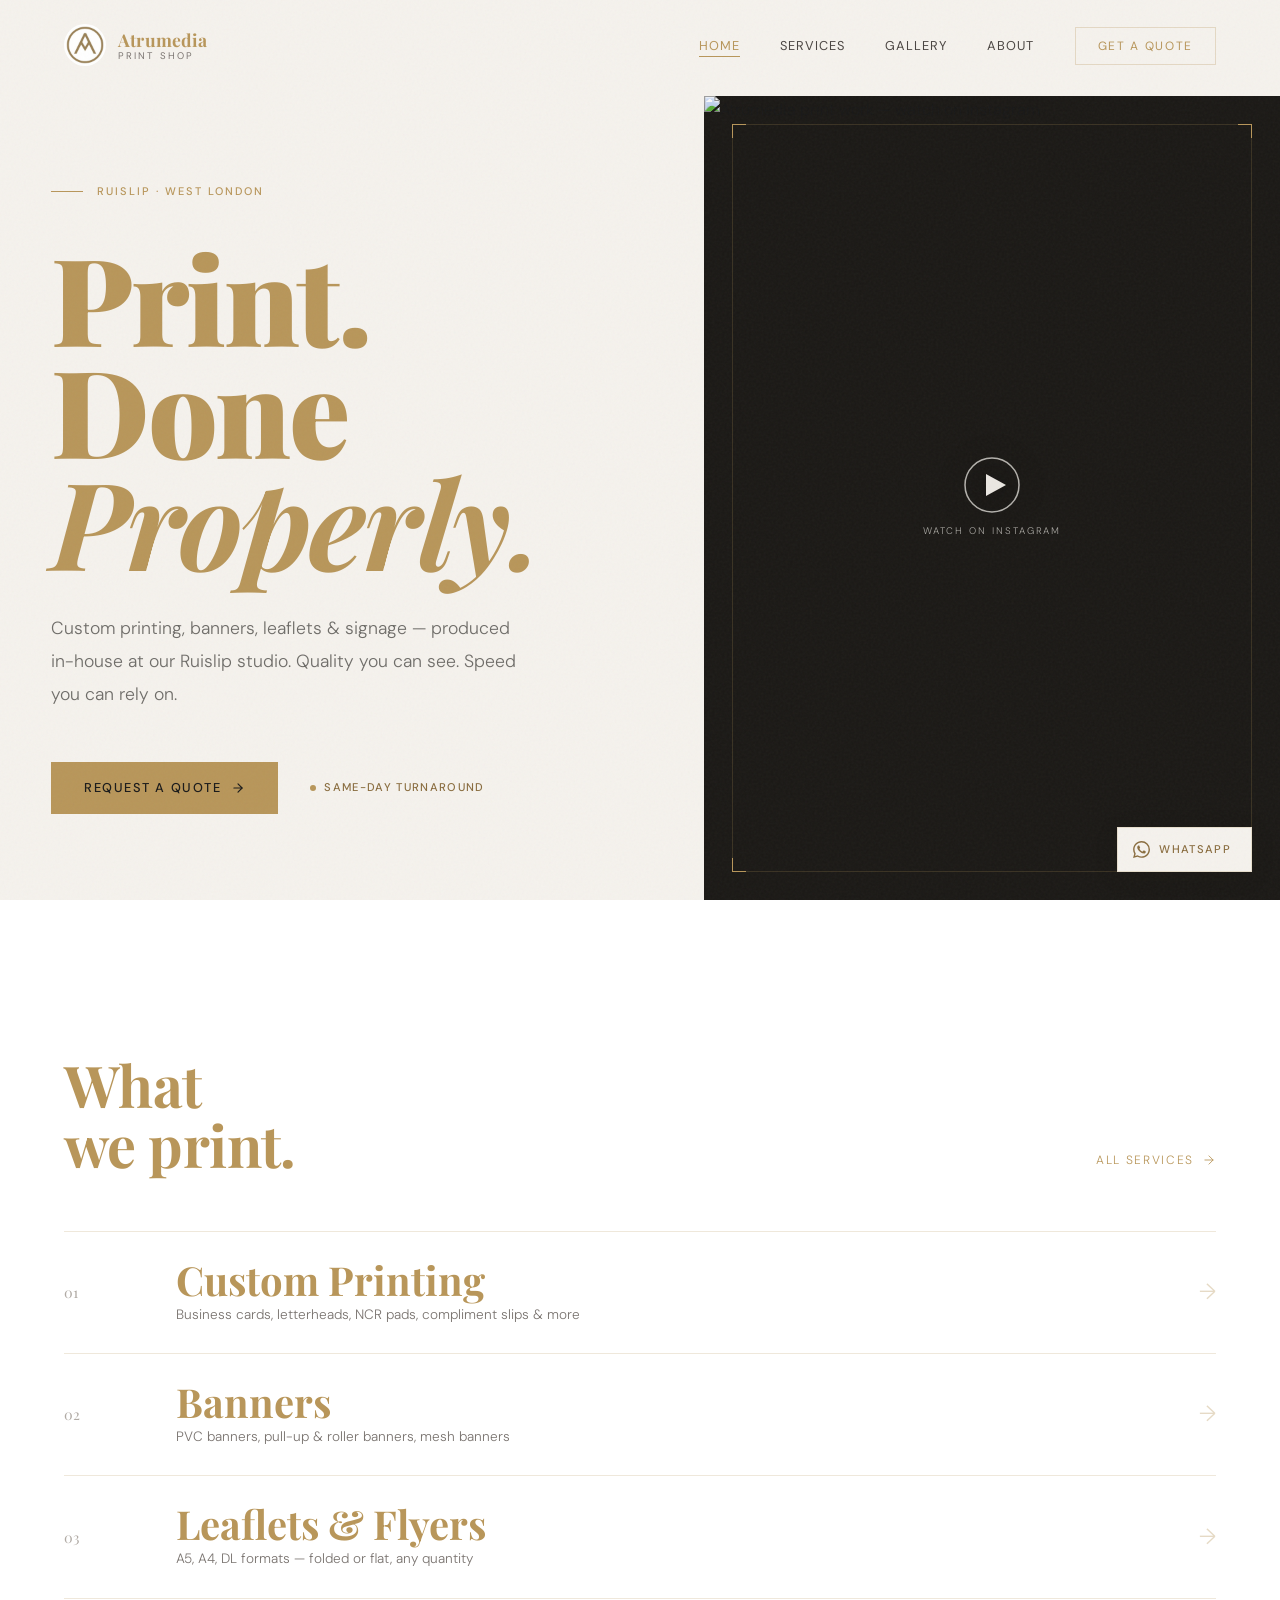
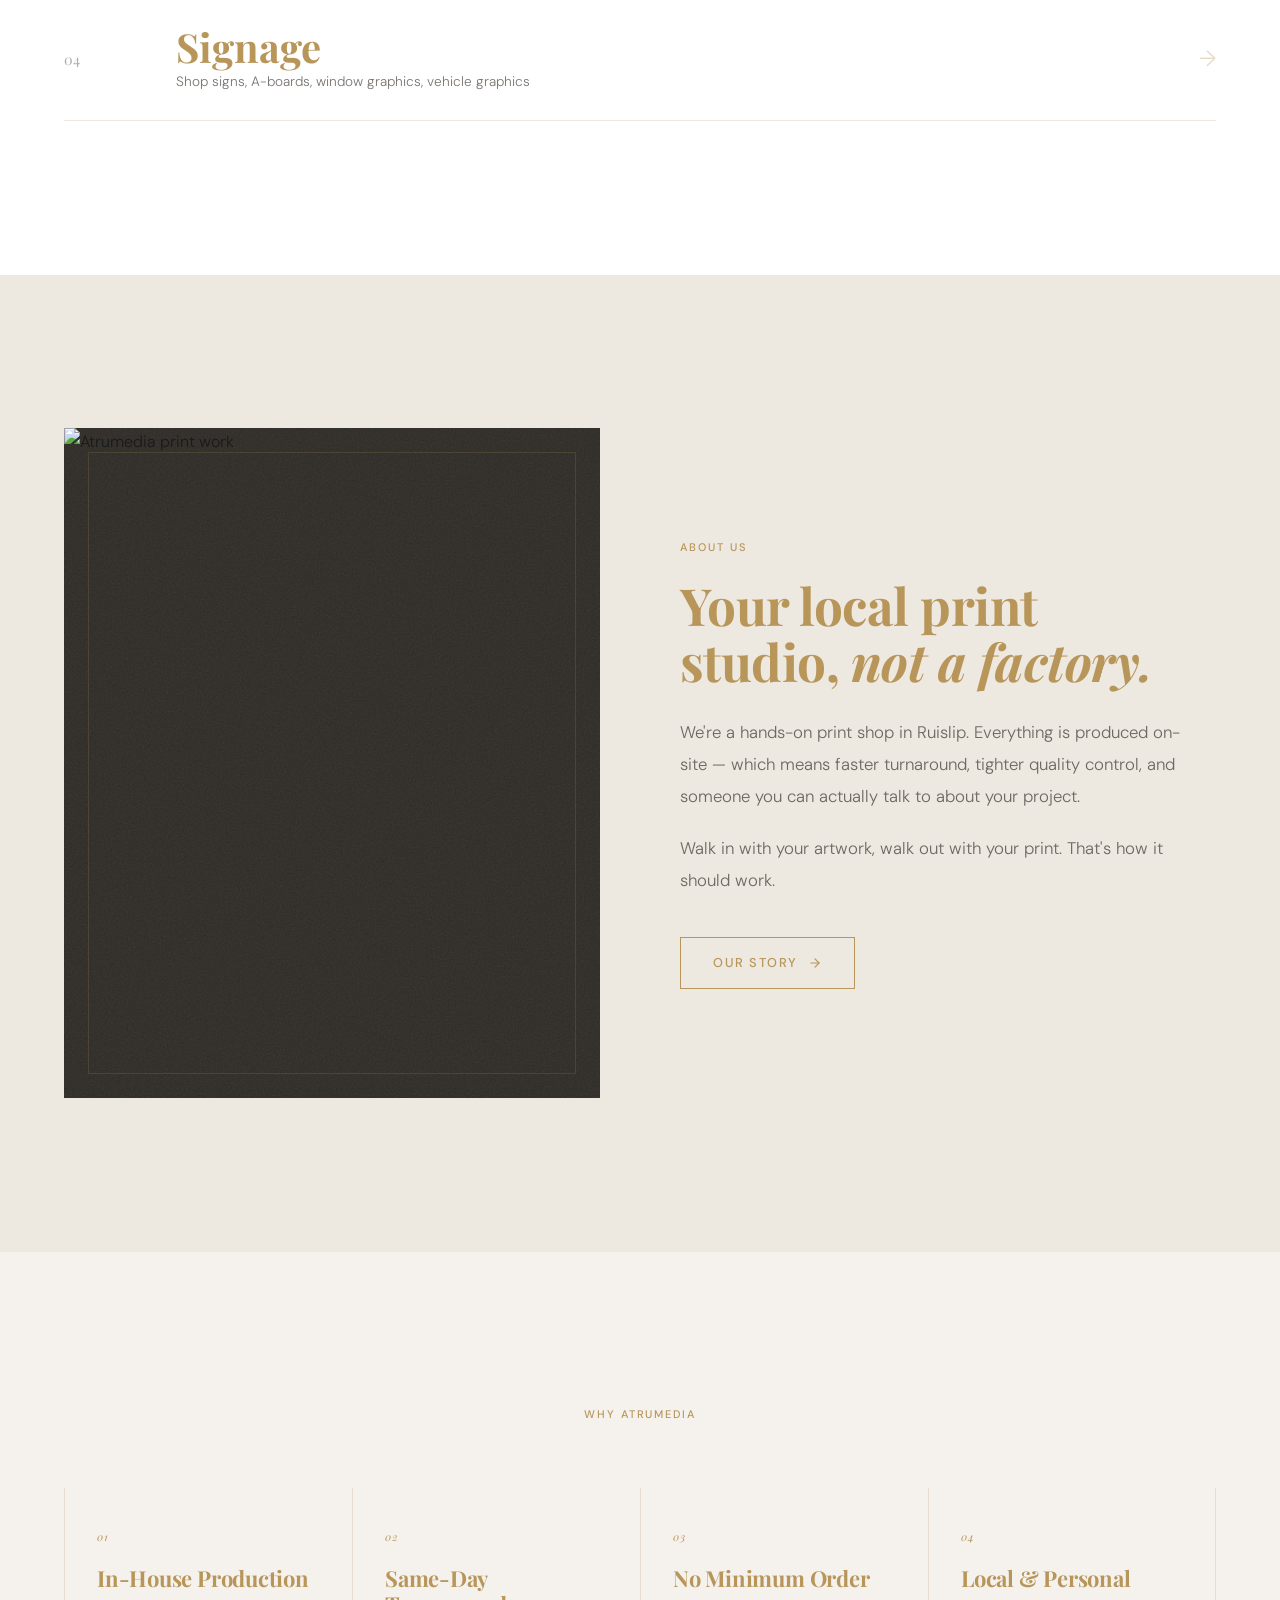
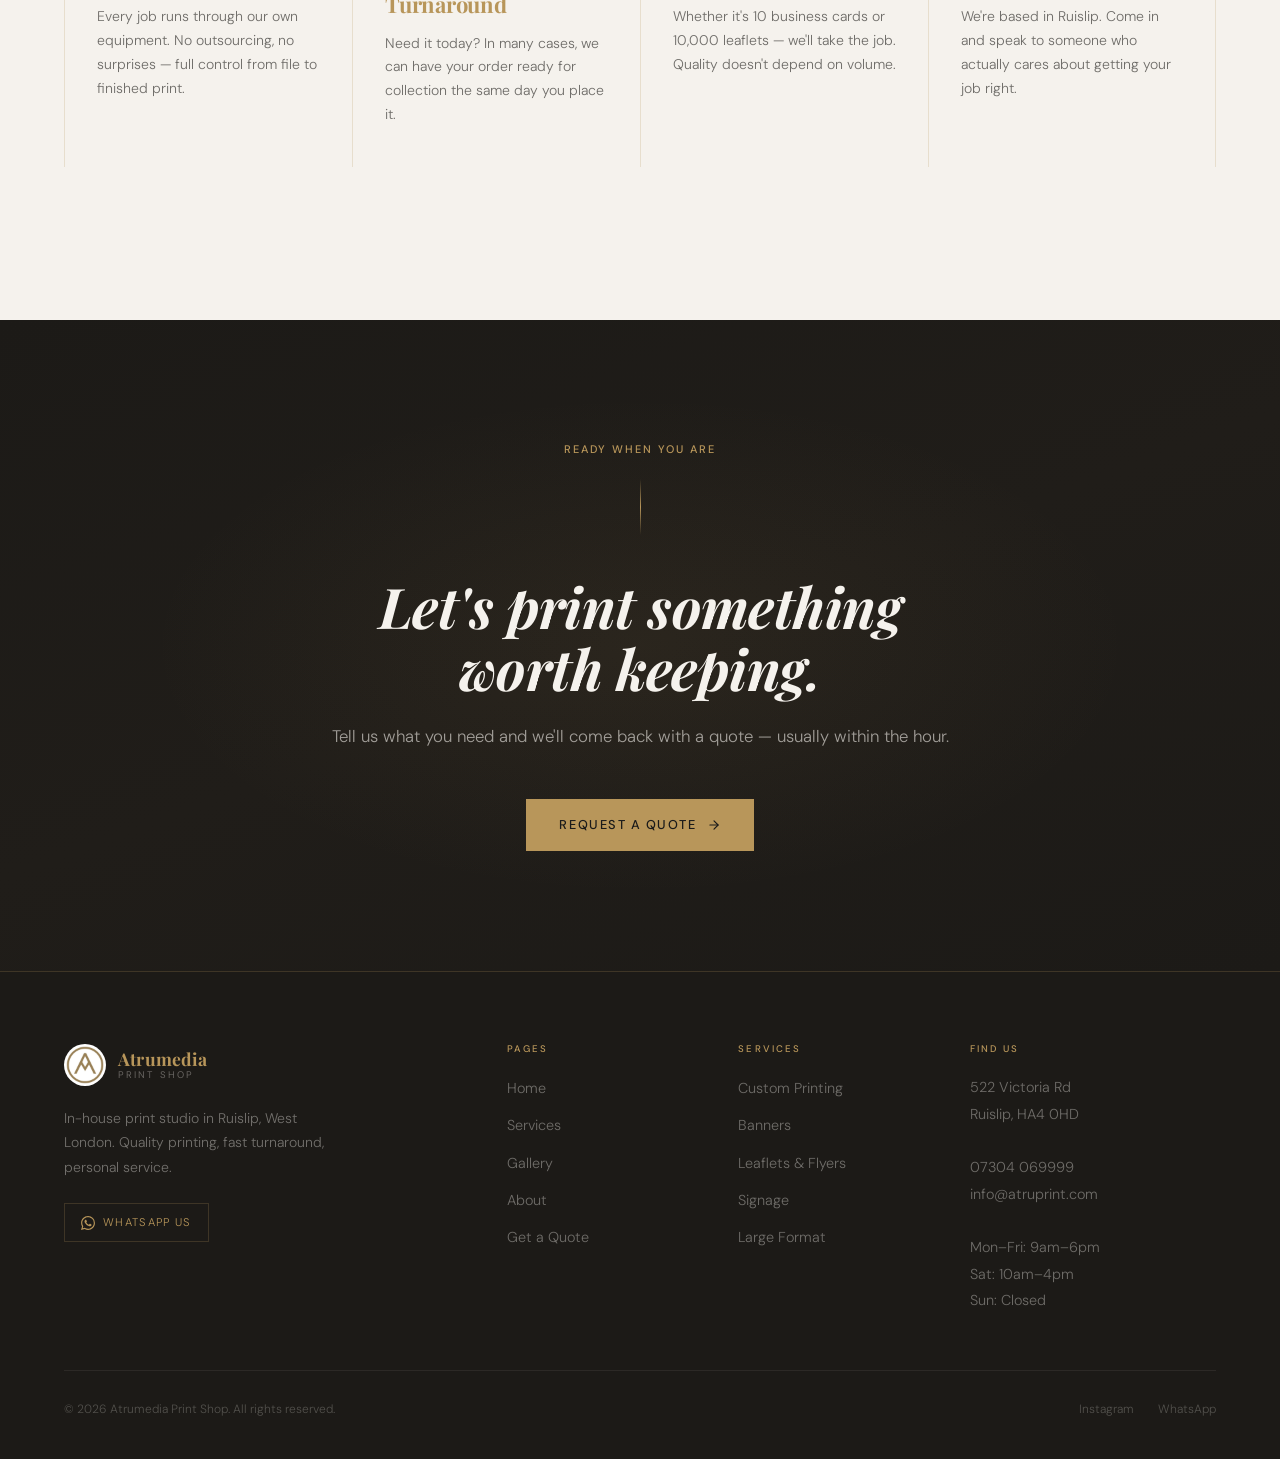
==== commit 3297825b: "Add real Instagram media to home/gallery; hide contact form - Hero plate: replaced AM monogram place" ====
--- a/index.html
+++ b/index.html
@@ -140,18 +140,21 @@
             <span class="hero-badge" aria-label="Same-day turnaround available">Same-Day Turnaround</span>
           </div>
         </div>
-        <div class="hero-plate" aria-hidden="true">
+        <a class="hero-plate" href="https://www.instagram.com/p/DV3mZtNCI_o/" target="_blank" rel="noopener noreferrer" aria-label="Watch our latest work on Instagram">
+          <img class="hero-plate-img" src="https://scontent.cdninstagram.com/v/t51.71878-15/651984738_934261435850592_8831241400342543483_n.jpg?stp=cmp1_dst-jpg_e35_s640x640_tt6&_nc_cat=111&ccb=7-5&_nc_sid=18de74&efg=eyJlZmdfdGFnIjoiQ0xJUFMuYmVzdF9pbWFnZV91cmxnZW4uQzMifQ%3D%3D&_nc_ohc=H5BshVOj5wUQ7kNvwGBgbon&_nc_oc=AdoJl1N1coQYBAL5vuUmbcy6bqmNvaHcqgaa6upAWtPQ84Zo2TjJ-00OLpmqilSqNrAS7__SJcV4oWNrn244GQ_g&_nc_zt=23&_nc_ht=scontent.cdninstagram.com&_nc_gid=52b-KGHINymbyTLg7QJgnw&_nc_ss=7a389&oh=00_AfxLmkUOAOl3JANR2xorY_xMjnHIFDJous1JFpdlfQqrow&oe=69D05F82" alt="Atrumedia print work — watch on Instagram" loading="lazy" />
           <div class="hero-plate-border"></div>
           <div class="hero-plate-corner hero-plate-corner--tl"></div>
           <div class="hero-plate-corner hero-plate-corner--tr"></div>
           <div class="hero-plate-corner hero-plate-corner--bl"></div>
           <div class="hero-plate-corner hero-plate-corner--br"></div>
-          <div class="hero-plate-monogram"><span>AM</span></div>
-          <div class="hero-plate-tag">
-            <span class="label">In-House Production</span>
-            <strong>Ruislip<br />Print Studio</strong>
-          </div>
-        </div>
+          <div class="hero-plate-play">
+            <svg xmlns="http://www.w3.org/2000/svg" viewBox="0 0 56 56" fill="none" aria-hidden="true">
+              <circle cx="28" cy="28" r="27" stroke="rgba(245,242,237,0.7)" stroke-width="1.5"/>
+              <polygon points="22,17 42,28 22,39" fill="rgba(245,242,237,0.95)"/>
+            </svg>
+            <span>Watch on Instagram</span>
+          </div>
+        </a>
       </div>
     </section>
 
@@ -206,10 +209,10 @@
     <section class="about-teaser" aria-labelledby="aboutTeaserHeading">
       <div class="container">
         <div class="about-teaser-inner">
-          <div class="about-teaser-plate reveal" aria-hidden="true">
+          <a class="about-teaser-plate reveal" href="https://www.instagram.com/p/DLu4OdgISps/" target="_blank" rel="noopener noreferrer" aria-label="View our work on Instagram">
             <div class="about-teaser-plate-border"></div>
-            <div class="about-teaser-plate-text">Ruislip<br />Studio</div>
-          </div>
+            <img src="https://scontent.cdninstagram.com/v/t51.82787-15/516465590_17896350753249825_2562693274200764001_n.jpg?stp=c270.0.810.810a_dst-jpg_e35_s640x640_tt6&_nc_cat=110&ccb=7-5&_nc_sid=18de74&efg=eyJlZmdfdGFnIjoiRkVFRC5iZXN0X2ltYWdlX3VybGdlbi5DMyJ9&_nc_ohc=9LFpors586gQ7kNvwHKIMza&_nc_oc=Ado6ttamjO3EAHkpmNd1y3P191wJrfgINpPaPmggMlcupG62FCDg-fCEJRjtZZ5nDp5eIaFxLrqM4BQhzeo7LPZ8&_nc_zt=23&_nc_ht=scontent.cdninstagram.com&_nc_gid=L28hyK_AkN9qal2_0kBBjw&_nc_ss=7a389&oh=00_AfyHCqq2V1viTqqQkHWe-7S0qJxsEXVS4B_tuisO4d2BTA&oe=69D05A33" alt="Atrumedia print work" loading="lazy" />
+          </a>
           <div class="about-teaser-content reveal reveal-delay-1">
             <span class="label">About Us</span>
             <h2 id="aboutTeaserHeading">Your local print studio, <em>not a factory.</em></h2>
--- a/css/styles.css
+++ b/css/styles.css
@@ -1032,16 +1032,13 @@
   line-height: 1.2;
 }
 
-/* Grid placements */
-.gallery-card:nth-child(1) { grid-column: 1 / 6;  grid-row: 1 / 3; }
-.gallery-card:nth-child(2) { grid-column: 6 / 9;  grid-row: 1 / 2; }
+/* Grid placements — 6 real Instagram thumbnails */
+.gallery-card:nth-child(1) { grid-column: 1 / 7;  grid-row: 1 / 3; }
+.gallery-card:nth-child(2) { grid-column: 7 / 9;  grid-row: 1 / 3; }
 .gallery-card:nth-child(3) { grid-column: 9 / 13; grid-row: 1 / 3; }
-.gallery-card:nth-child(4) { grid-column: 6 / 9;  grid-row: 2 / 4; }
-.gallery-card:nth-child(5) { grid-column: 1 / 4;  grid-row: 3 / 5; }
-.gallery-card:nth-child(6) { grid-column: 4 / 7;  grid-row: 3 / 4; }
-.gallery-card:nth-child(7) { grid-column: 9 / 13; grid-row: 3 / 5; }
-.gallery-card:nth-child(8) { grid-column: 4 / 9;  grid-row: 4 / 6; }
-.gallery-card:nth-child(9) { grid-column: 1 / 4;  grid-row: 5 / 6; }
+.gallery-card:nth-child(4) { grid-column: 1 / 5;  grid-row: 3 / 5; }
+.gallery-card:nth-child(5) { grid-column: 5 / 9;  grid-row: 3 / 5; }
+.gallery-card:nth-child(6) { grid-column: 9 / 13; grid-row: 3 / 5; }
 
 /* ============================================================
    ABOUT PAGE
@@ -1160,11 +1157,13 @@
    CONTACT PAGE
    ============================================================ */
 .contact-section { padding: var(--section-gap) 0; }
+/* grid-template-columns: 1fr 1fr; — restore when form is re-enabled */
 .contact-grid {
   display: grid;
-  grid-template-columns: 1fr 1fr;
+  grid-template-columns: 1fr;
   gap: 80px;
   align-items: start;
+  max-width: 680px;
 }
 
 .contact-form-wrap > .label { margin-bottom: 10px; }
@@ -1469,6 +1468,92 @@
 }
 .not-found h1 { font-size: clamp(1.5rem, 3vw, 2.5rem); margin-bottom: 20px; }
 .not-found p { color: var(--text-muted); margin-bottom: 40px; }
+
+/* ============================================================
+   INSTAGRAM MEDIA — plates & gallery
+   ============================================================ */
+
+/* Hero plate with real media */
+.hero-plate::before {
+  background: rgba(20, 18, 15, 0.40);
+  z-index: 1;
+}
+.hero-plate-img {
+  position: absolute;
+  inset: 0;
+  width: 100%;
+  height: 100%;
+  object-fit: cover;
+  display: block;
+  z-index: 0;
+}
+.hero-plate-border,
+.hero-plate-corner { z-index: 2; }
+.hero-plate-play {
+  position: relative;
+  z-index: 3;
+  display: flex;
+  flex-direction: column;
+  align-items: center;
+  gap: 10px;
+}
+.hero-plate-play svg {
+  width: 56px; height: 56px;
+  transition: transform 0.35s ease, opacity 0.35s ease;
+  filter: drop-shadow(0 2px 12px rgba(0,0,0,0.5));
+}
+.hero-plate:hover .hero-plate-play svg { transform: scale(1.1); }
+.hero-plate-play span {
+  font-size: 0.6rem;
+  letter-spacing: 0.2em;
+  text-transform: uppercase;
+  color: rgba(245, 242, 237, 0.65);
+}
+
+/* About teaser plate with real image */
+.about-teaser-plate img {
+  position: absolute;
+  inset: 0;
+  width: 100%;
+  height: 100%;
+  object-fit: cover;
+  display: block;
+}
+
+/* Gallery — real images */
+.gallery-card img {
+  position: absolute;
+  inset: 0;
+  width: 100%;
+  height: 100%;
+  object-fit: cover;
+  display: block;
+  transition: transform 0.65s ease;
+  z-index: 0;
+}
+.gallery-card:hover img { transform: scale(1.04); }
+.gallery-card-overlay,
+.gallery-card::after { z-index: 2; }
+
+/* Instagram CTA strip in gallery */
+.gallery-insta-cta {
+  margin-top: 48px;
+  display: flex;
+  align-items: center;
+  justify-content: space-between;
+  flex-wrap: wrap;
+  gap: 20px;
+  padding-top: 32px;
+  border-top: var(--border-gold);
+}
+.gallery-insta-cta p {
+  font-size: 0.9375rem;
+  color: var(--text-muted);
+  font-weight: 300;
+  line-height: 1.7;
+  max-width: 44ch;
+}
+.gallery-insta-cta p strong { color: var(--black); font-weight: 500; }
 
 /* ============================================================
    RESPONSIVE
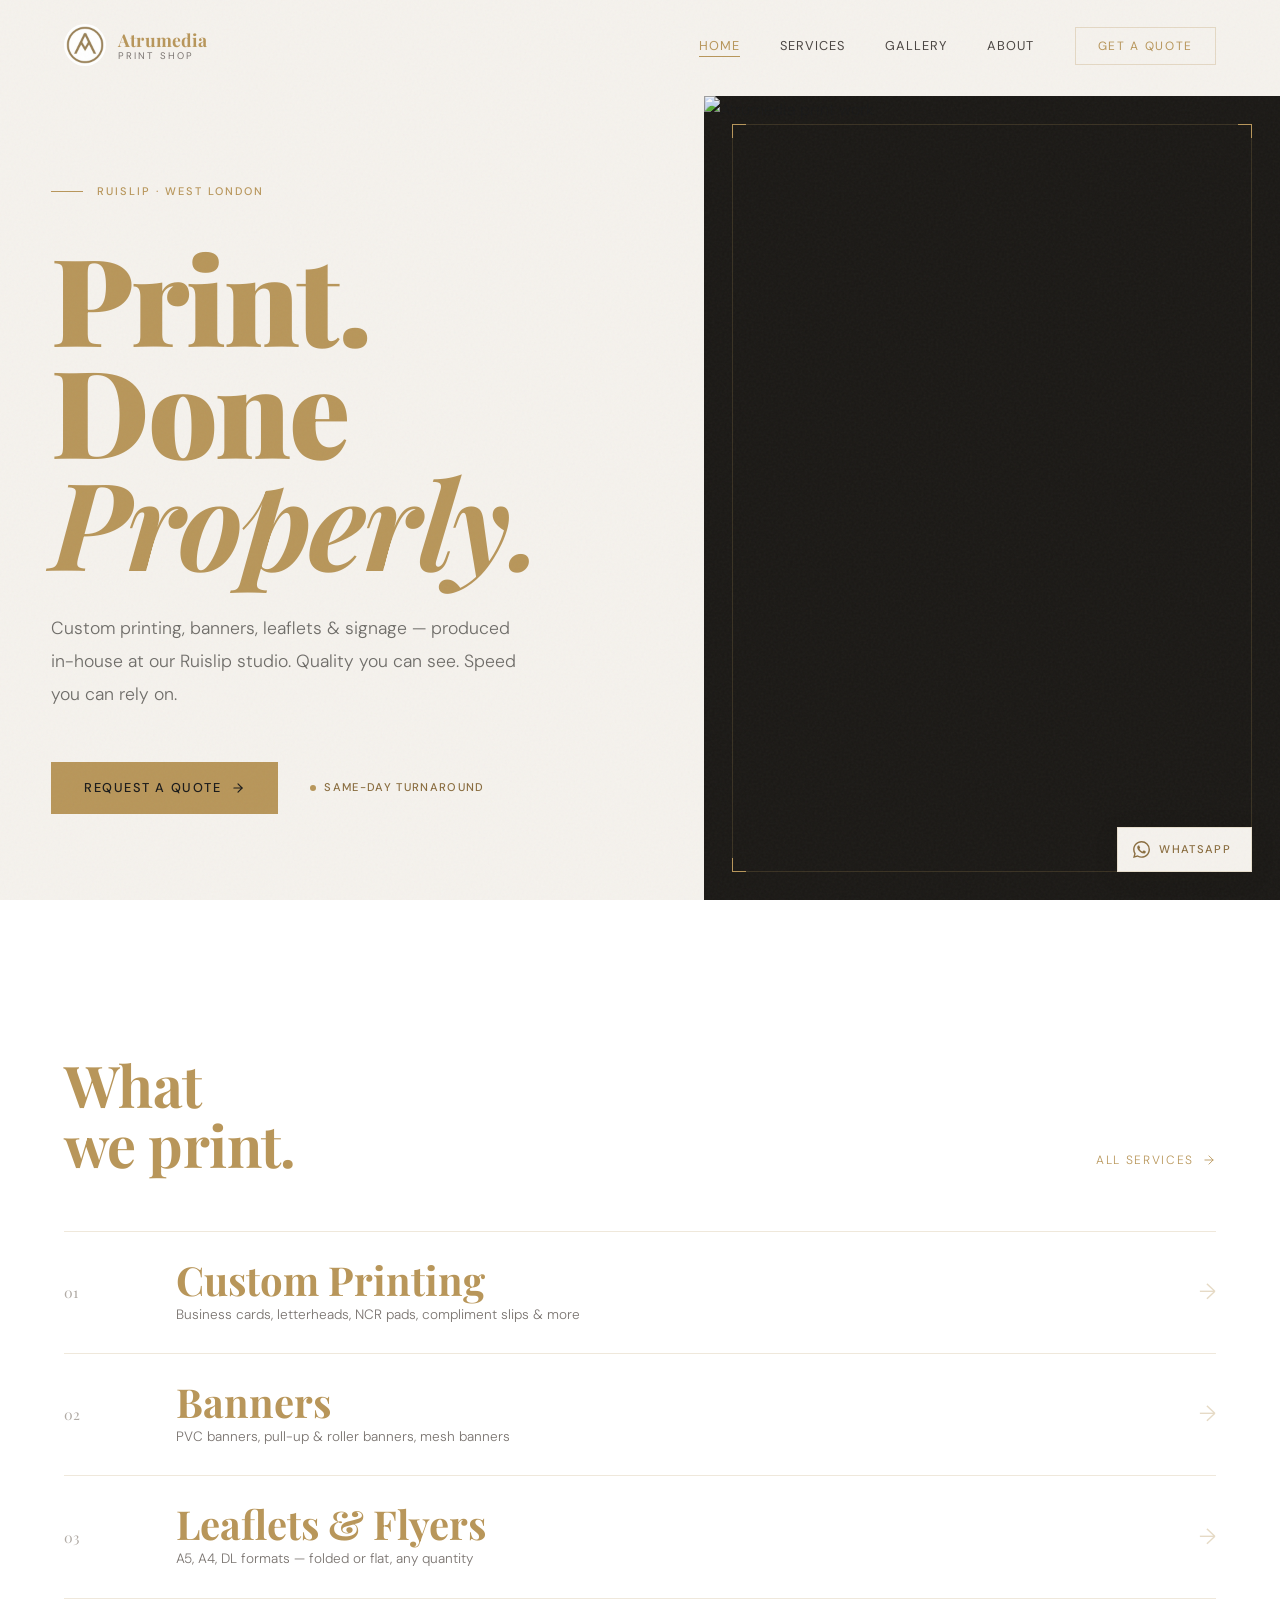
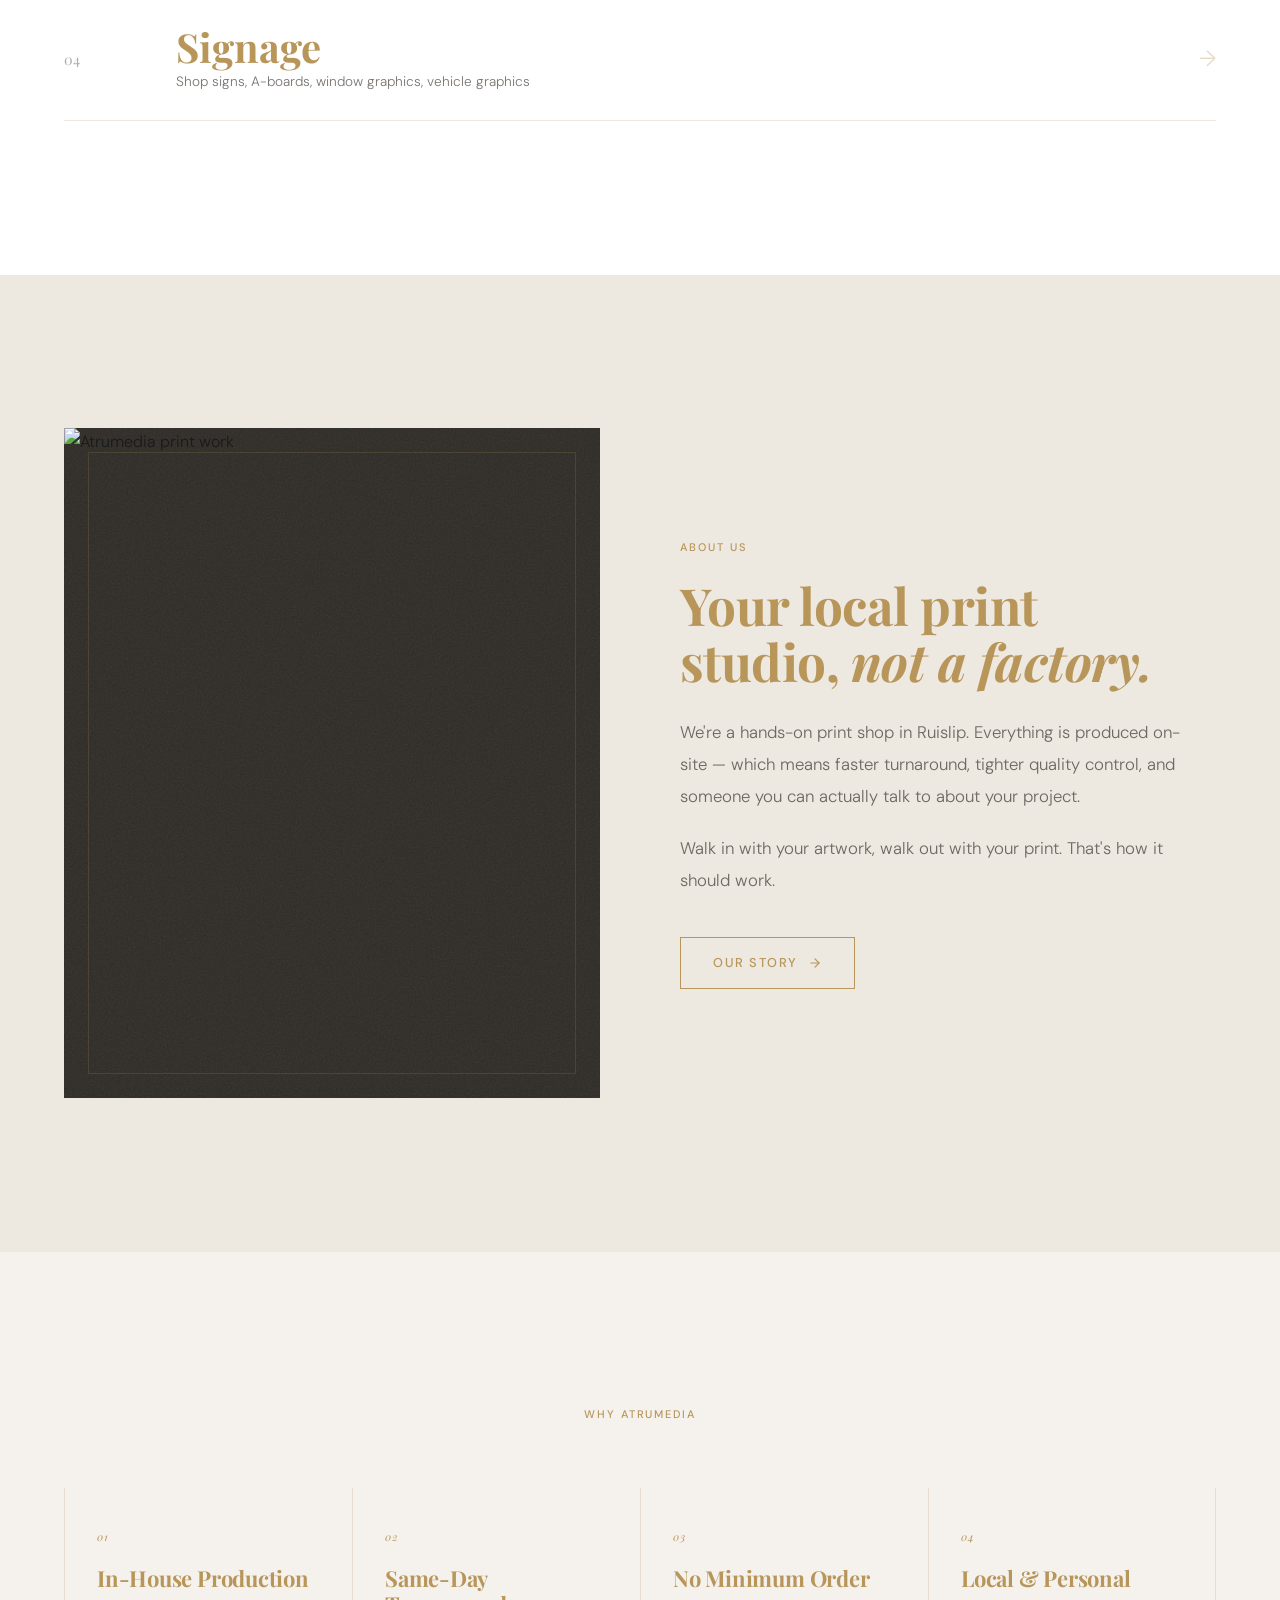
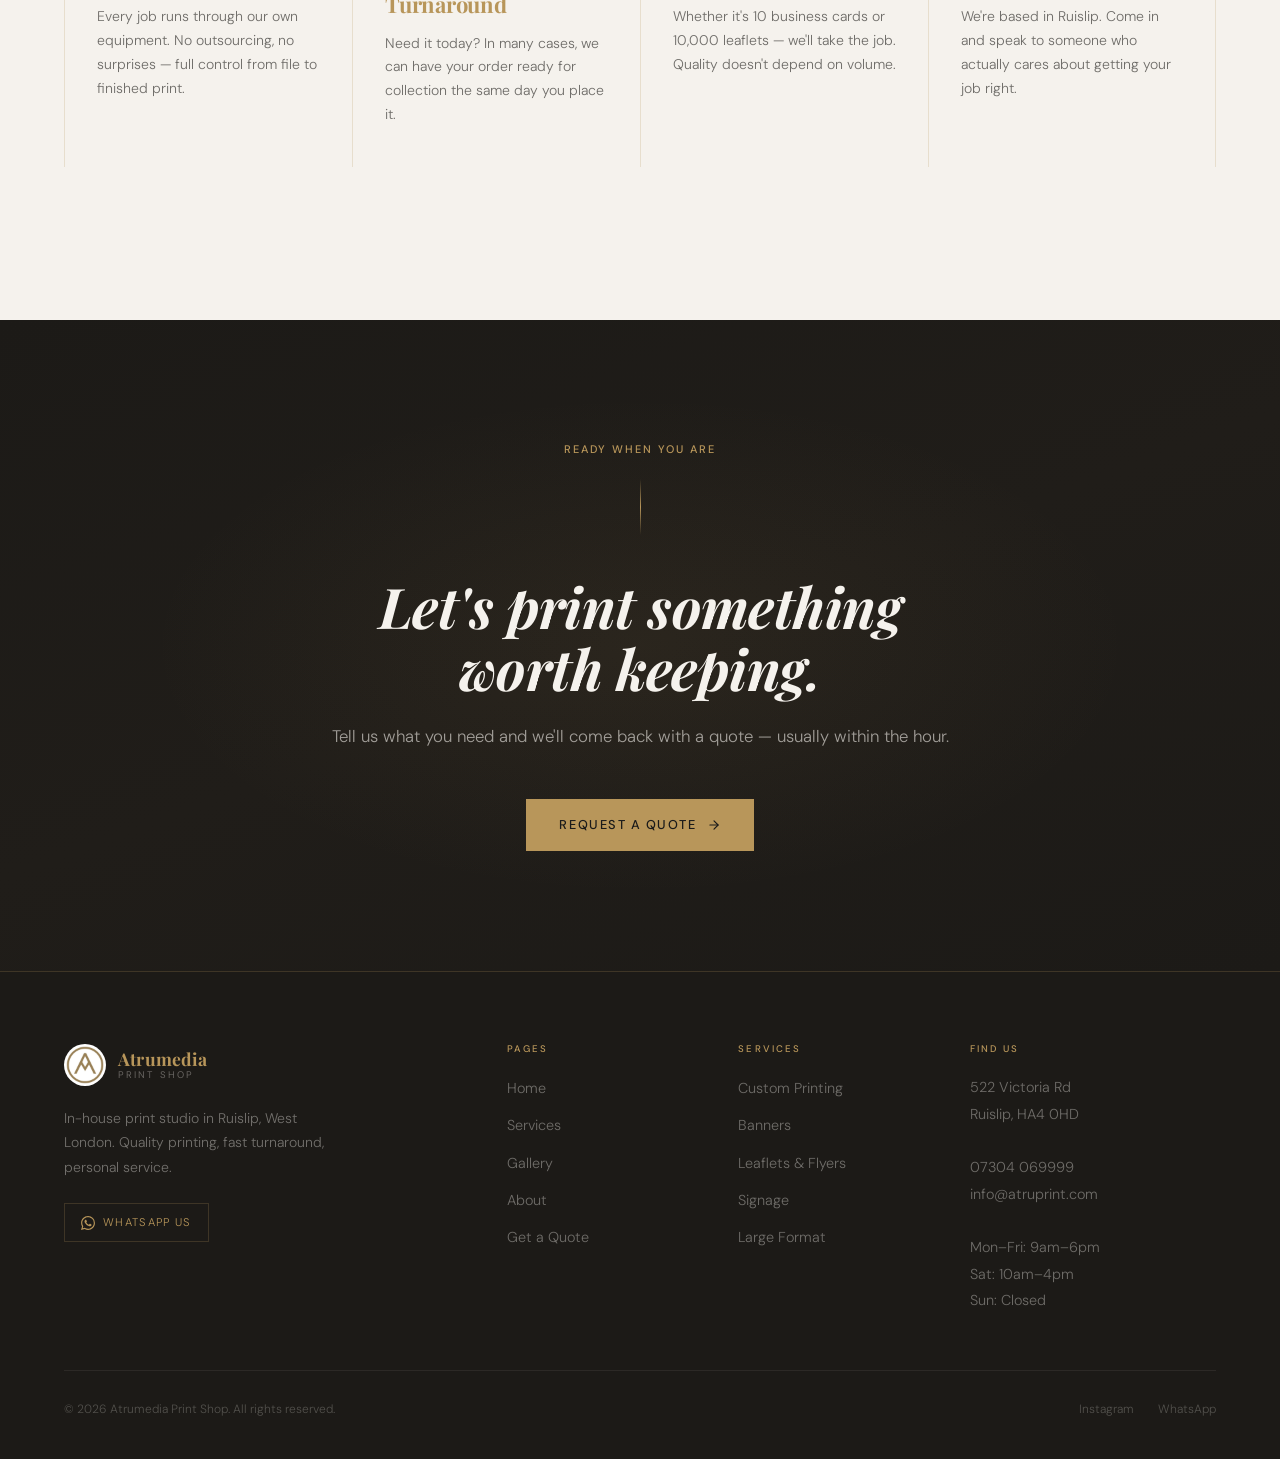
==== commit 1a34be11: "Remove Instagram links — show thumbnails only" ====
--- a/index.html
+++ b/index.html
@@ -140,21 +140,14 @@
             <span class="hero-badge" aria-label="Same-day turnaround available">Same-Day Turnaround</span>
           </div>
         </div>
-        <a class="hero-plate" href="https://www.instagram.com/p/DV3mZtNCI_o/" target="_blank" rel="noopener noreferrer" aria-label="Watch our latest work on Instagram">
-          <img class="hero-plate-img" src="https://scontent.cdninstagram.com/v/t51.71878-15/651984738_934261435850592_8831241400342543483_n.jpg?stp=cmp1_dst-jpg_e35_s640x640_tt6&_nc_cat=111&ccb=7-5&_nc_sid=18de74&efg=eyJlZmdfdGFnIjoiQ0xJUFMuYmVzdF9pbWFnZV91cmxnZW4uQzMifQ%3D%3D&_nc_ohc=H5BshVOj5wUQ7kNvwGBgbon&_nc_oc=AdoJl1N1coQYBAL5vuUmbcy6bqmNvaHcqgaa6upAWtPQ84Zo2TjJ-00OLpmqilSqNrAS7__SJcV4oWNrn244GQ_g&_nc_zt=23&_nc_ht=scontent.cdninstagram.com&_nc_gid=52b-KGHINymbyTLg7QJgnw&_nc_ss=7a389&oh=00_AfxLmkUOAOl3JANR2xorY_xMjnHIFDJous1JFpdlfQqrow&oe=69D05F82" alt="Atrumedia print work — watch on Instagram" loading="lazy" />
+        <div class="hero-plate" aria-hidden="true">
+          <img class="hero-plate-img" src="https://scontent.cdninstagram.com/v/t51.71878-15/651984738_934261435850592_8831241400342543483_n.jpg?stp=cmp1_dst-jpg_e35_s640x640_tt6&_nc_cat=111&ccb=7-5&_nc_sid=18de74&efg=eyJlZmdfdGFnIjoiQ0xJUFMuYmVzdF9pbWFnZV91cmxnZW4uQzMifQ%3D%3D&_nc_ohc=H5BshVOj5wUQ7kNvwGBgbon&_nc_oc=AdoJl1N1coQYBAL5vuUmbcy6bqmNvaHcqgaa6upAWtPQ84Zo2TjJ-00OLpmqilSqNrAS7__SJcV4oWNrn244GQ_g&_nc_zt=23&_nc_ht=scontent.cdninstagram.com&_nc_gid=52b-KGHINymbyTLg7QJgnw&_nc_ss=7a389&oh=00_AfxLmkUOAOl3JANR2xorY_xMjnHIFDJous1JFpdlfQqrow&oe=69D05F82" alt="Atrumedia print work" loading="lazy" />
           <div class="hero-plate-border"></div>
           <div class="hero-plate-corner hero-plate-corner--tl"></div>
           <div class="hero-plate-corner hero-plate-corner--tr"></div>
           <div class="hero-plate-corner hero-plate-corner--bl"></div>
           <div class="hero-plate-corner hero-plate-corner--br"></div>
-          <div class="hero-plate-play">
-            <svg xmlns="http://www.w3.org/2000/svg" viewBox="0 0 56 56" fill="none" aria-hidden="true">
-              <circle cx="28" cy="28" r="27" stroke="rgba(245,242,237,0.7)" stroke-width="1.5"/>
-              <polygon points="22,17 42,28 22,39" fill="rgba(245,242,237,0.95)"/>
-            </svg>
-            <span>Watch on Instagram</span>
-          </div>
-        </a>
+        </div>
       </div>
     </section>
 
@@ -209,10 +202,10 @@
     <section class="about-teaser" aria-labelledby="aboutTeaserHeading">
       <div class="container">
         <div class="about-teaser-inner">
-          <a class="about-teaser-plate reveal" href="https://www.instagram.com/p/DLu4OdgISps/" target="_blank" rel="noopener noreferrer" aria-label="View our work on Instagram">
+          <div class="about-teaser-plate reveal" aria-hidden="true">
             <div class="about-teaser-plate-border"></div>
             <img src="https://scontent.cdninstagram.com/v/t51.82787-15/516465590_17896350753249825_2562693274200764001_n.jpg?stp=c270.0.810.810a_dst-jpg_e35_s640x640_tt6&_nc_cat=110&ccb=7-5&_nc_sid=18de74&efg=eyJlZmdfdGFnIjoiRkVFRC5iZXN0X2ltYWdlX3VybGdlbi5DMyJ9&_nc_ohc=9LFpors586gQ7kNvwHKIMza&_nc_oc=Ado6ttamjO3EAHkpmNd1y3P191wJrfgINpPaPmggMlcupG62FCDg-fCEJRjtZZ5nDp5eIaFxLrqM4BQhzeo7LPZ8&_nc_zt=23&_nc_ht=scontent.cdninstagram.com&_nc_gid=L28hyK_AkN9qal2_0kBBjw&_nc_ss=7a389&oh=00_AfyHCqq2V1viTqqQkHWe-7S0qJxsEXVS4B_tuisO4d2BTA&oe=69D05A33" alt="Atrumedia print work" loading="lazy" />
-          </a>
+          </div>
           <div class="about-teaser-content reveal reveal-delay-1">
             <span class="label">About Us</span>
             <h2 id="aboutTeaserHeading">Your local print studio, <em>not a factory.</em></h2>
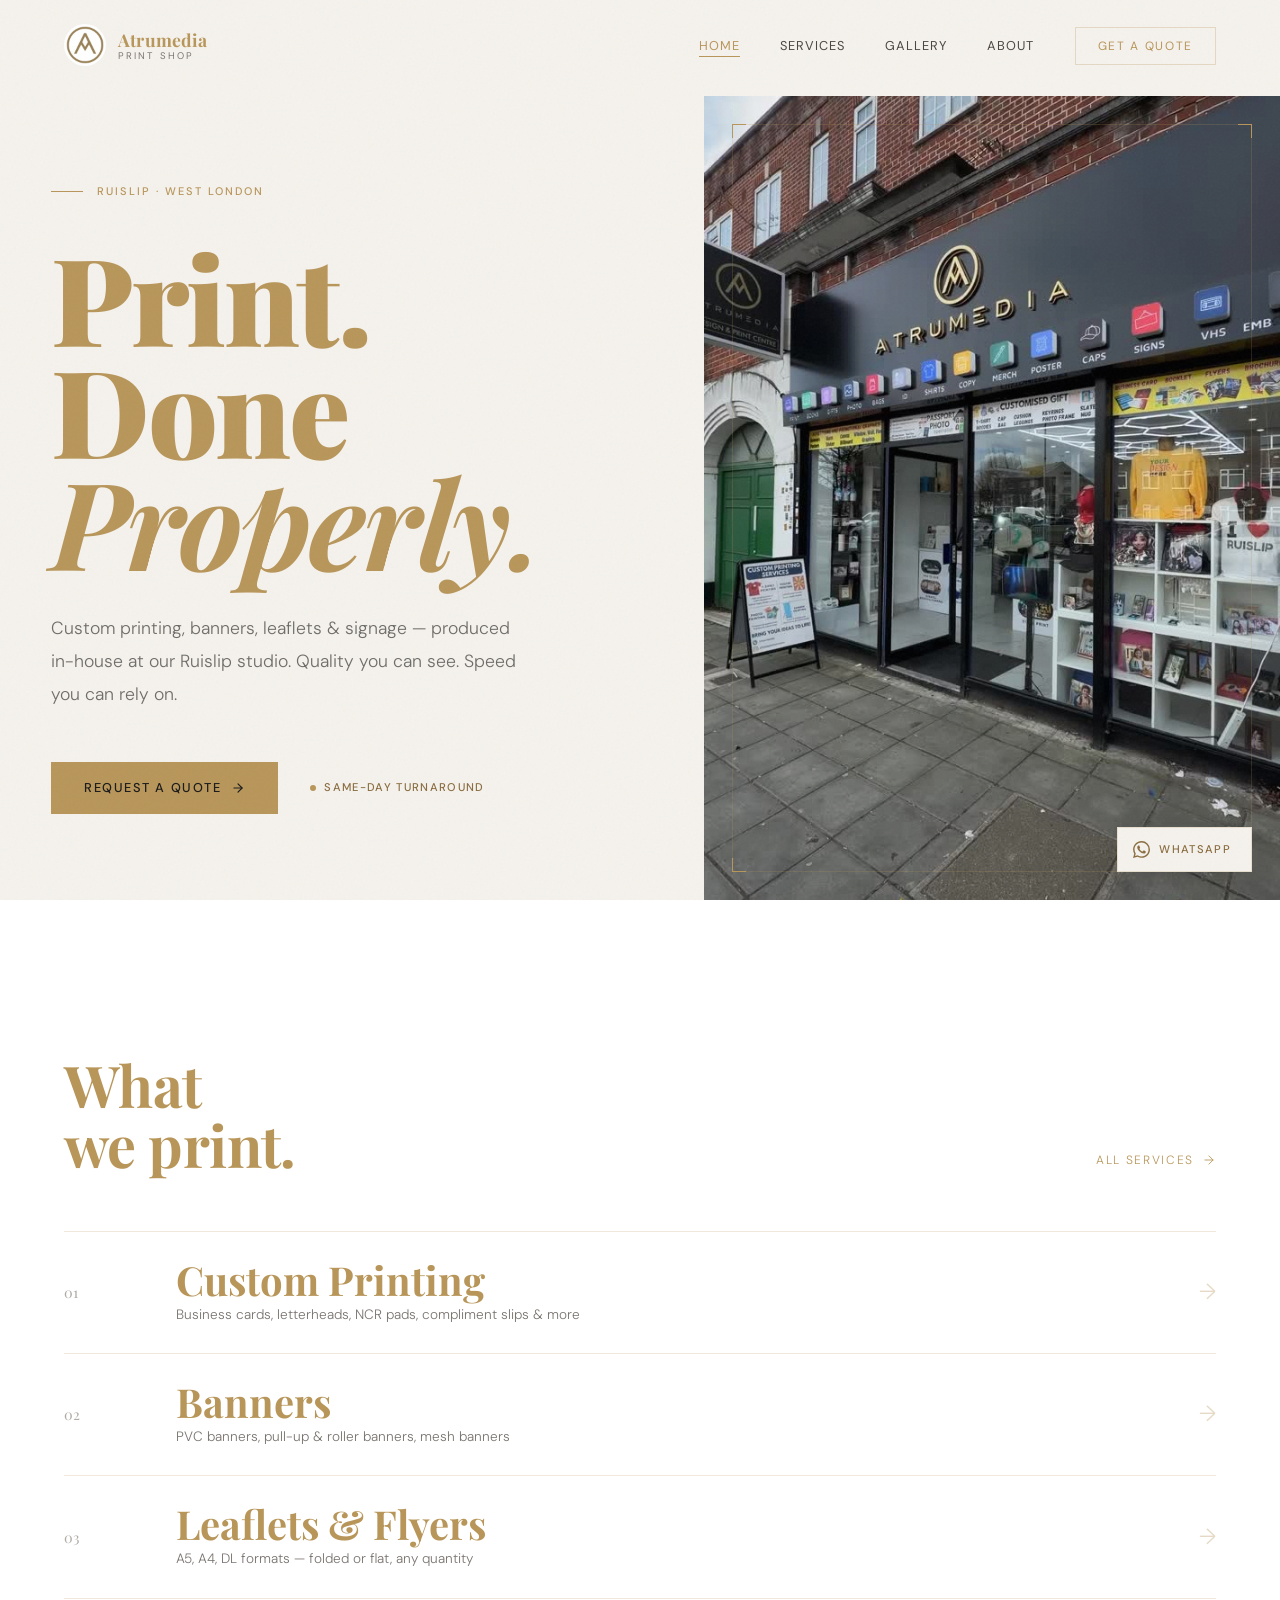
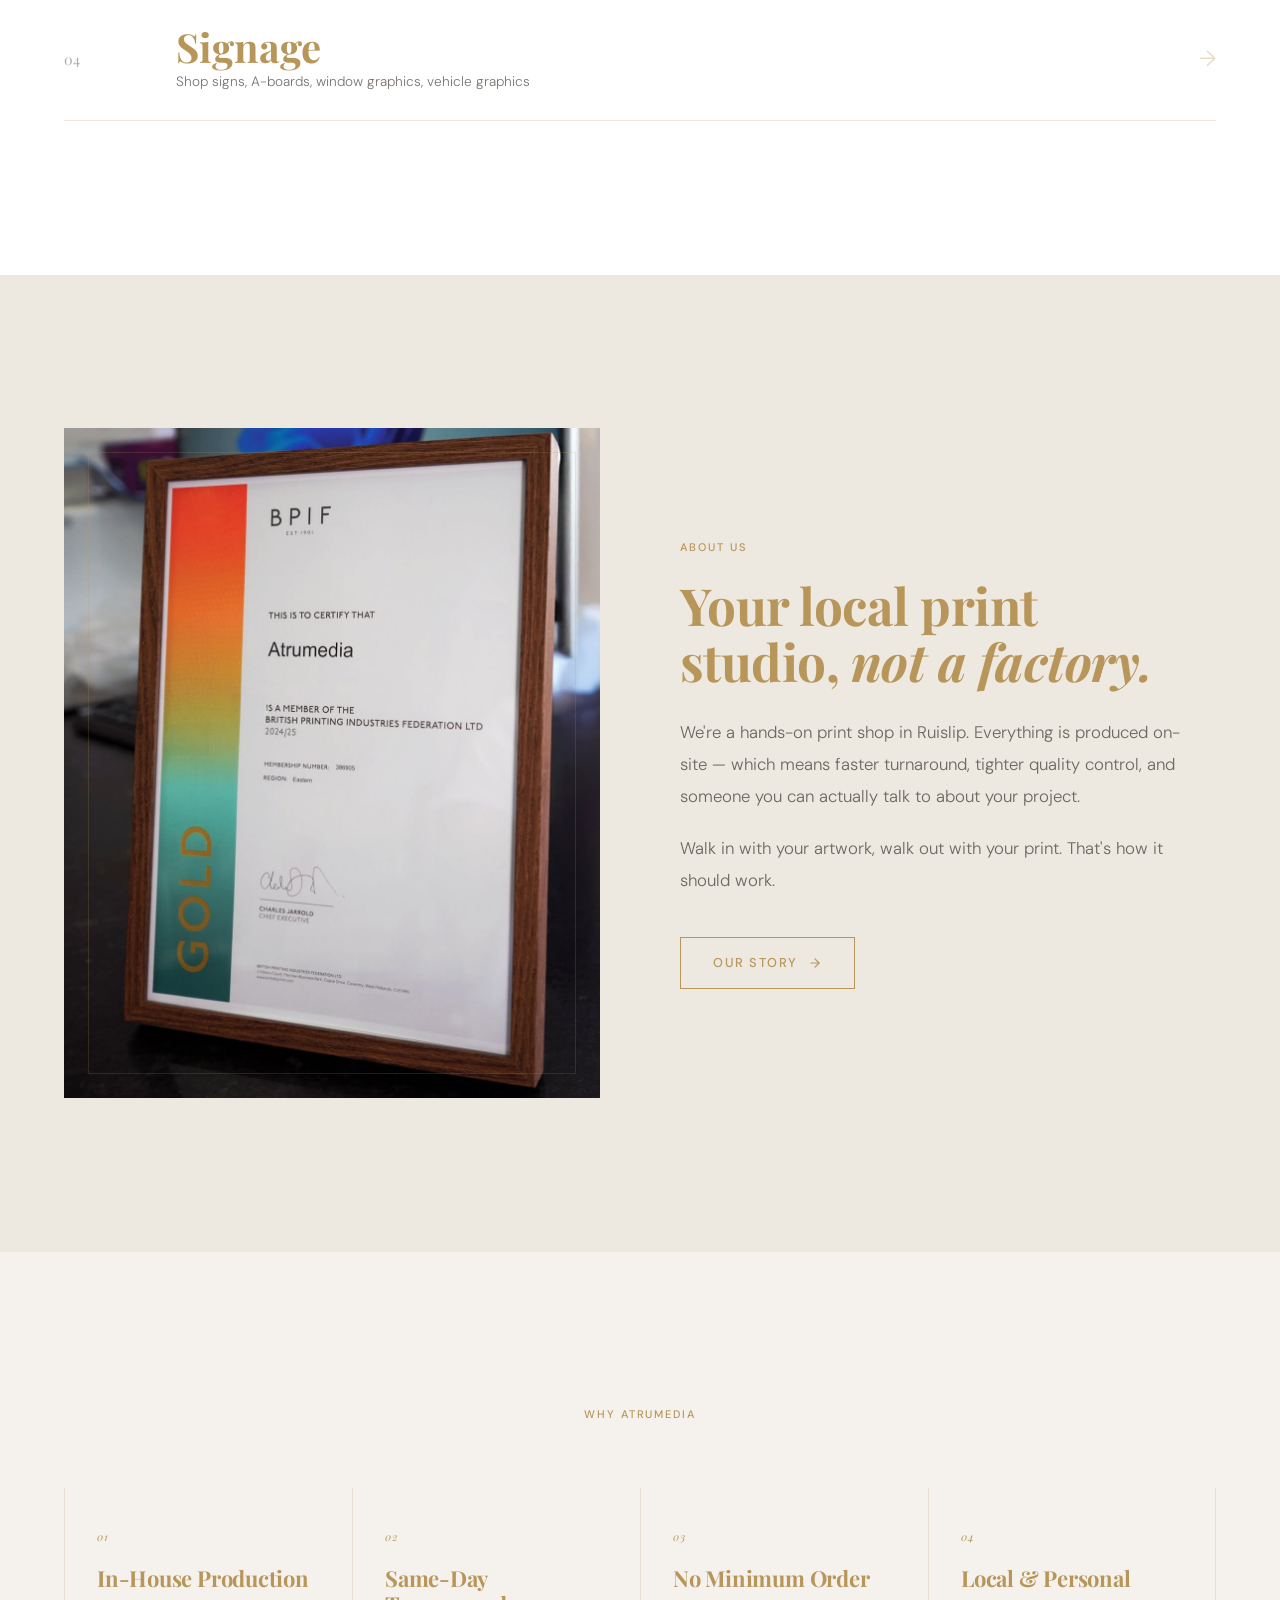
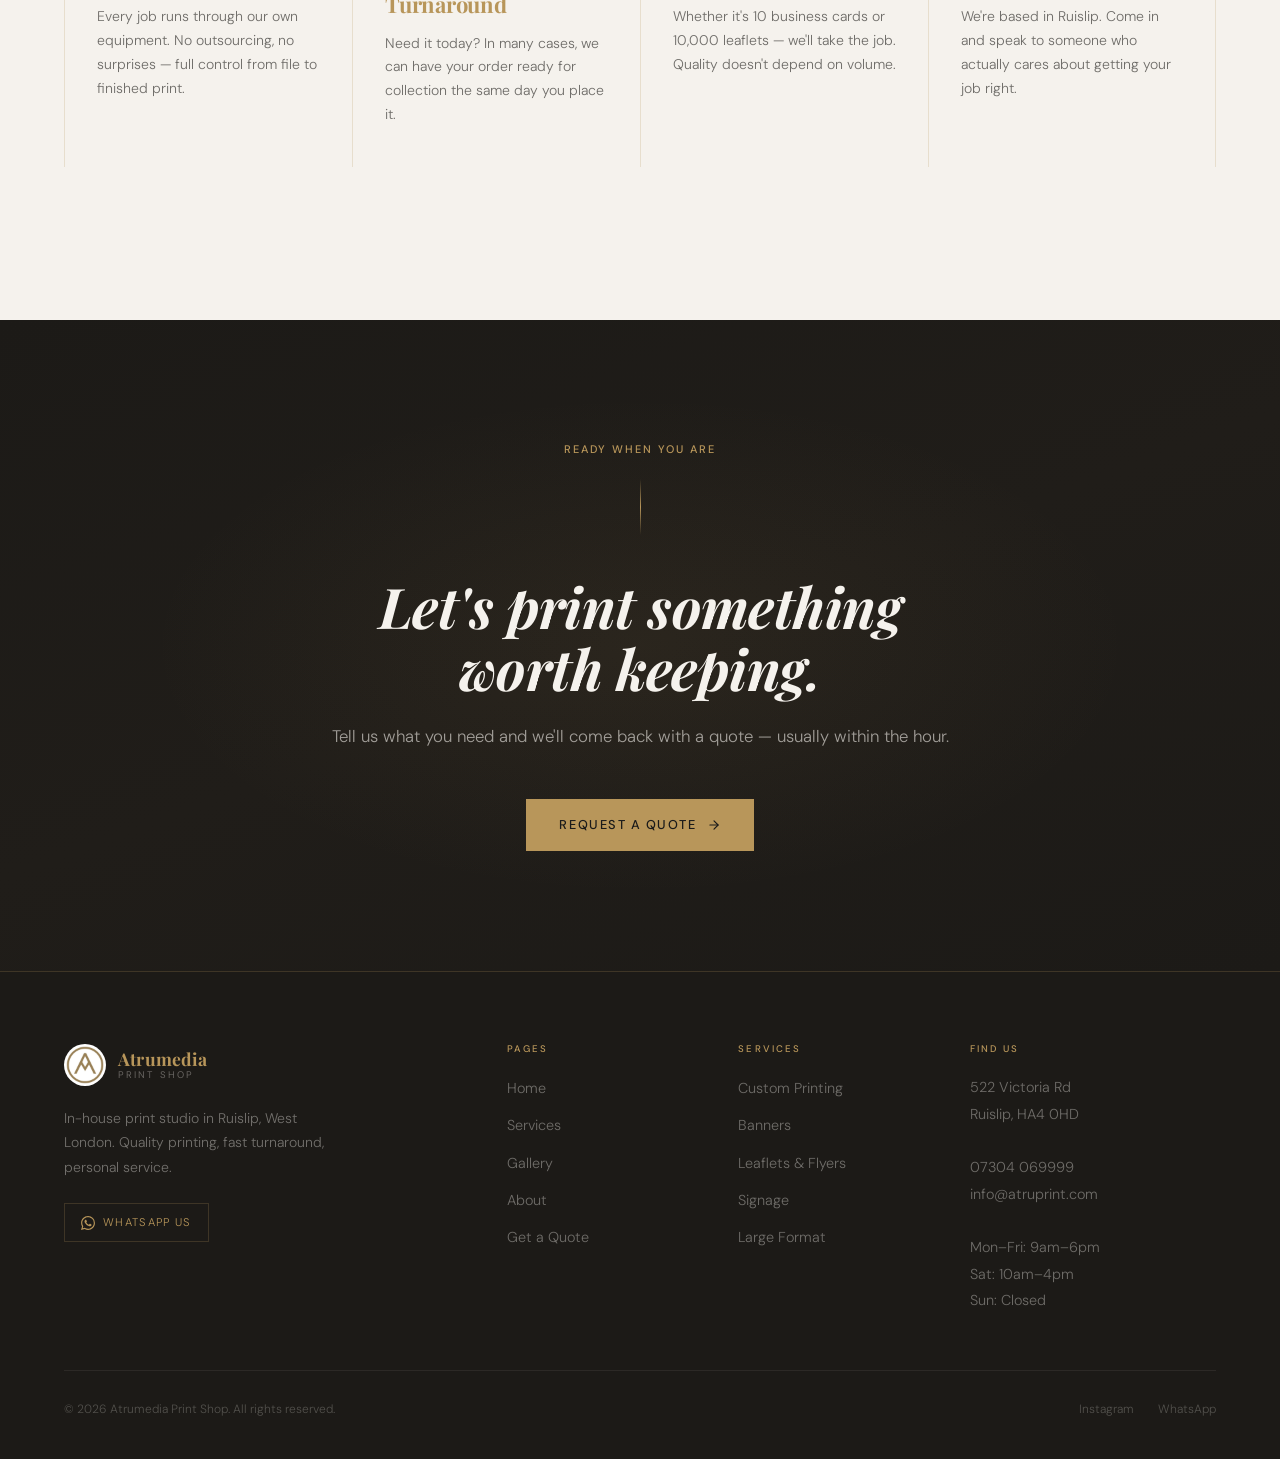
==== commit 1c76a0a8: "Replace placeholder images with local assets and remove placeholder divs - Services page: Replace pl" ====
--- a/index.html
+++ b/index.html
@@ -141,7 +141,7 @@
           </div>
         </div>
         <div class="hero-plate" aria-hidden="true">
-          <img class="hero-plate-img" src="https://scontent.cdninstagram.com/v/t51.71878-15/651984738_934261435850592_8831241400342543483_n.jpg?stp=cmp1_dst-jpg_e35_s640x640_tt6&_nc_cat=111&ccb=7-5&_nc_sid=18de74&efg=eyJlZmdfdGFnIjoiQ0xJUFMuYmVzdF9pbWFnZV91cmxnZW4uQzMifQ%3D%3D&_nc_ohc=H5BshVOj5wUQ7kNvwGBgbon&_nc_oc=AdoJl1N1coQYBAL5vuUmbcy6bqmNvaHcqgaa6upAWtPQ84Zo2TjJ-00OLpmqilSqNrAS7__SJcV4oWNrn244GQ_g&_nc_zt=23&_nc_ht=scontent.cdninstagram.com&_nc_gid=52b-KGHINymbyTLg7QJgnw&_nc_ss=7a389&oh=00_AfxLmkUOAOl3JANR2xorY_xMjnHIFDJous1JFpdlfQqrow&oe=69D05F82" alt="Atrumedia print work" loading="lazy" />
+          <img class="hero-plate-img" src="assets/front_page.jpg" alt="Atrumedia print work" loading="lazy" />
           <div class="hero-plate-border"></div>
           <div class="hero-plate-corner hero-plate-corner--tl"></div>
           <div class="hero-plate-corner hero-plate-corner--tr"></div>
@@ -204,7 +204,7 @@
         <div class="about-teaser-inner">
           <div class="about-teaser-plate reveal" aria-hidden="true">
             <div class="about-teaser-plate-border"></div>
-            <img src="https://scontent.cdninstagram.com/v/t51.82787-15/516465590_17896350753249825_2562693274200764001_n.jpg?stp=c270.0.810.810a_dst-jpg_e35_s640x640_tt6&_nc_cat=110&ccb=7-5&_nc_sid=18de74&efg=eyJlZmdfdGFnIjoiRkVFRC5iZXN0X2ltYWdlX3VybGdlbi5DMyJ9&_nc_ohc=9LFpors586gQ7kNvwHKIMza&_nc_oc=Ado6ttamjO3EAHkpmNd1y3P191wJrfgINpPaPmggMlcupG62FCDg-fCEJRjtZZ5nDp5eIaFxLrqM4BQhzeo7LPZ8&_nc_zt=23&_nc_ht=scontent.cdninstagram.com&_nc_gid=L28hyK_AkN9qal2_0kBBjw&_nc_ss=7a389&oh=00_AfyHCqq2V1viTqqQkHWe-7S0qJxsEXVS4B_tuisO4d2BTA&oe=69D05A33" alt="Atrumedia print work" loading="lazy" />
+            <img src="assets/front_page2.jpg" alt="Atrumedia print work" loading="lazy" />
           </div>
           <div class="about-teaser-content reveal reveal-delay-1">
             <span class="label">About Us</span>
--- a/css/styles.css
+++ b/css/styles.css
@@ -839,6 +839,13 @@
   display: flex;
   align-items: flex-end;
 }
+.service-block-image img {
+  position: absolute;
+  inset: 0;
+  width: 100%;
+  height: 100%;
+  object-fit: cover;
+}
 .service-block-image-fill { position: absolute; inset: 0; }
 .service-block:nth-child(1) .service-block-image-fill { background: #201E1B; }
 .service-block:nth-child(2) .service-block-image-fill { background: #1B1A20; }
@@ -1093,6 +1100,13 @@
   position: relative;
   margin-bottom: 36px;
   overflow: hidden;
+}
+.about-photo img {
+  position: absolute;
+  inset: 0;
+  width: 100%;
+  height: 100%;
+  object-fit: cover;
 }
 .about-photo::before {
   content: '';
